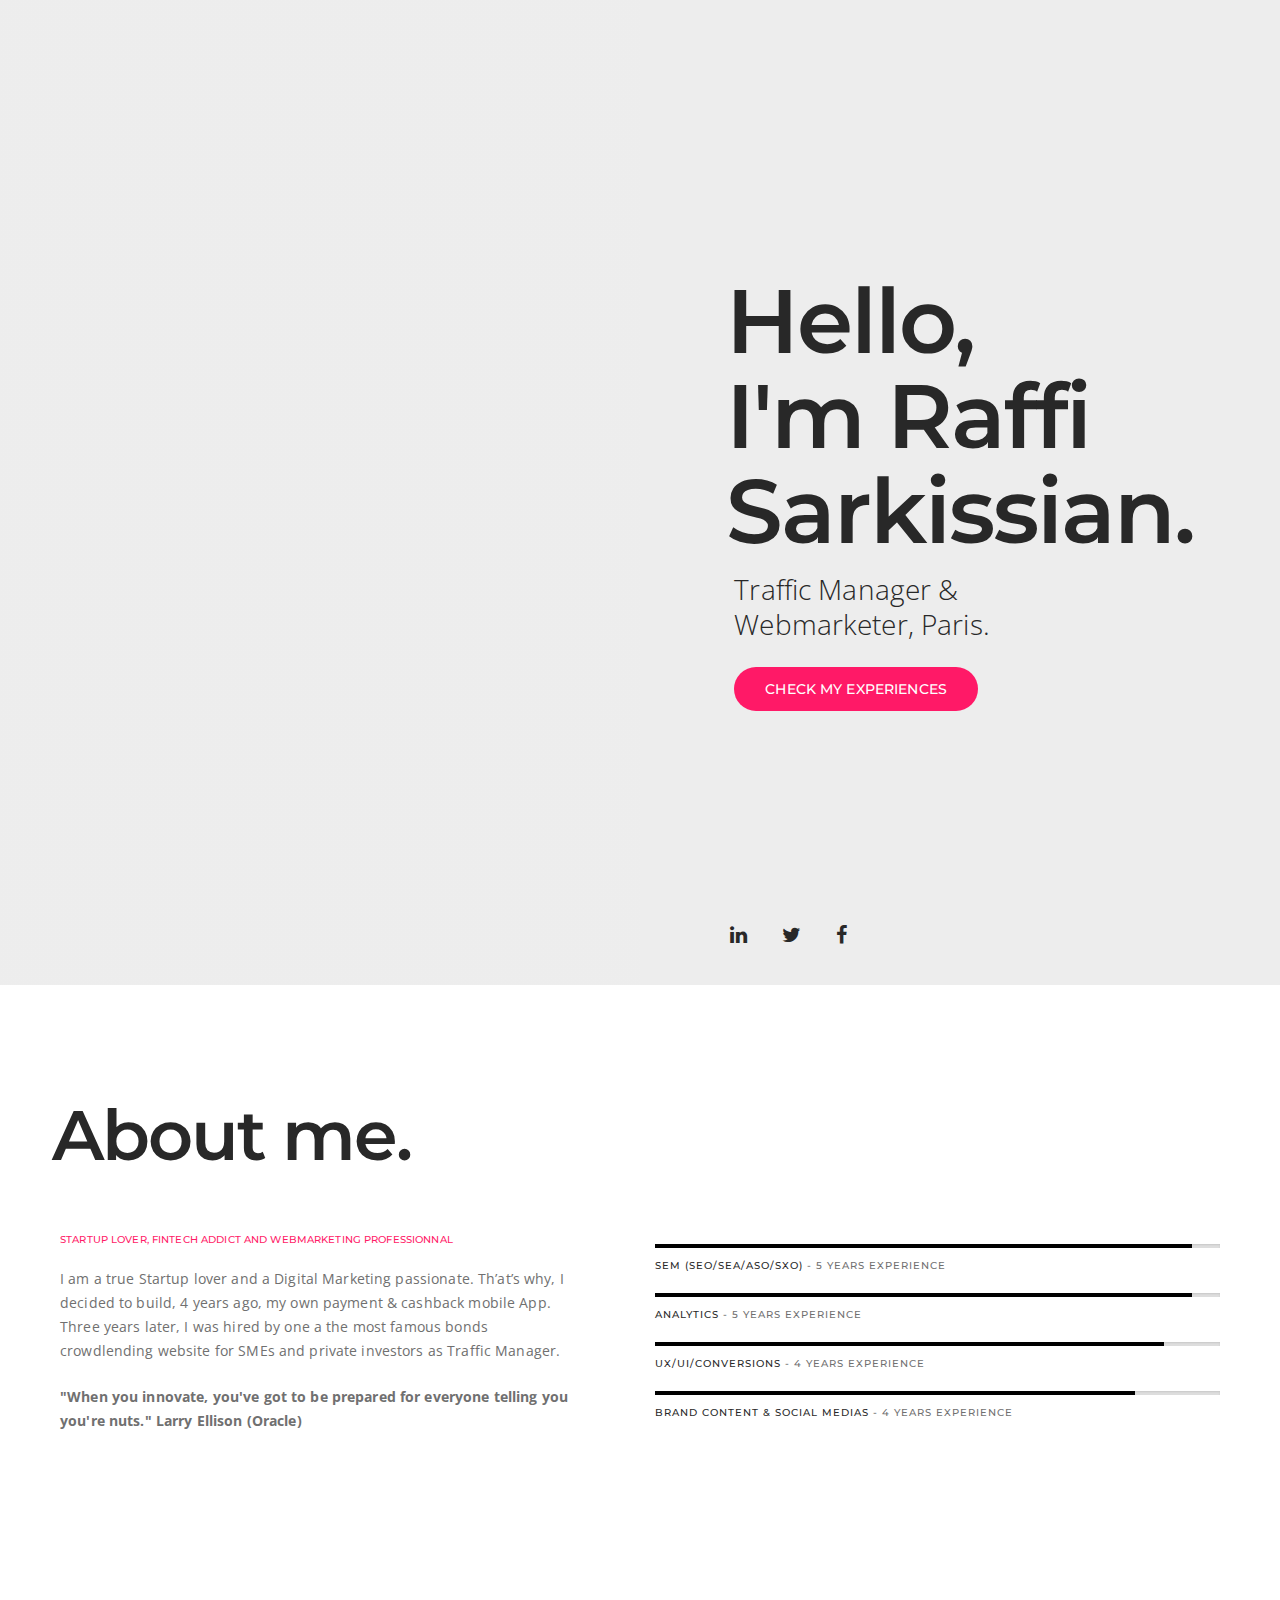
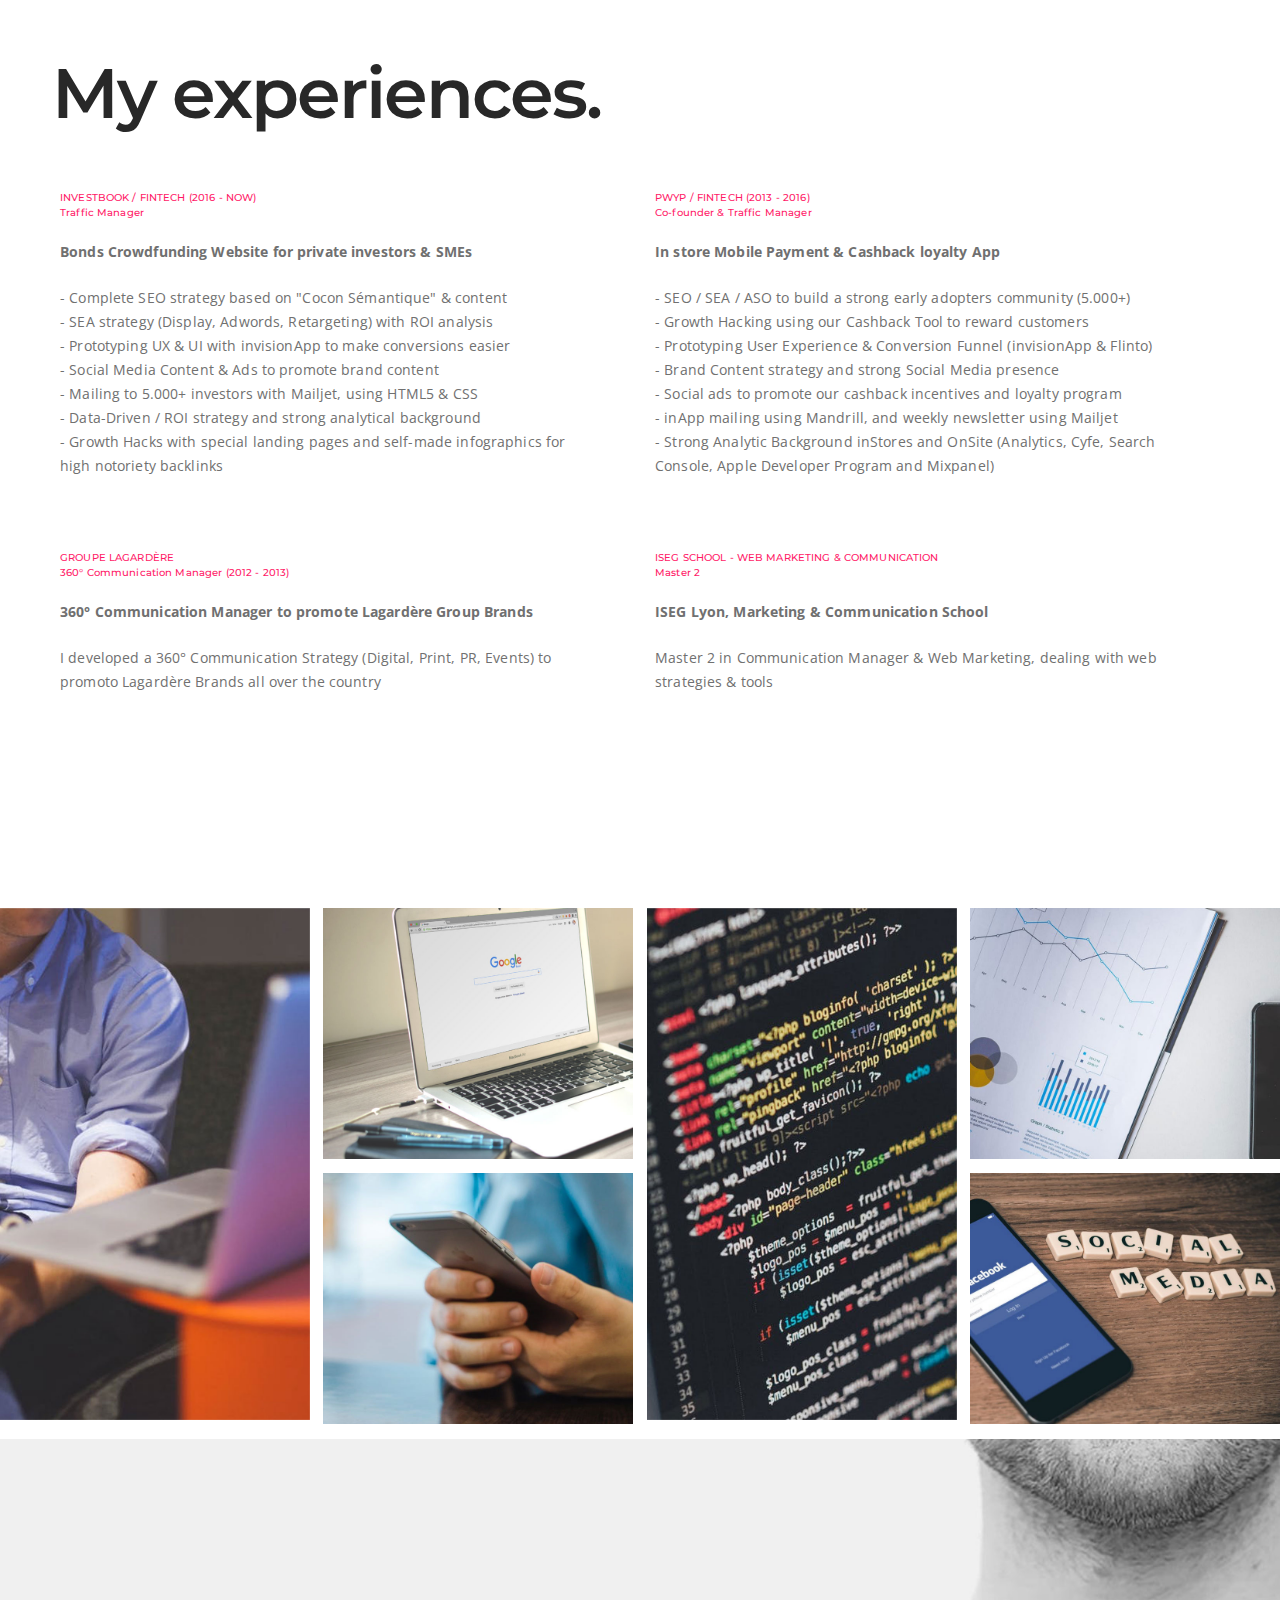
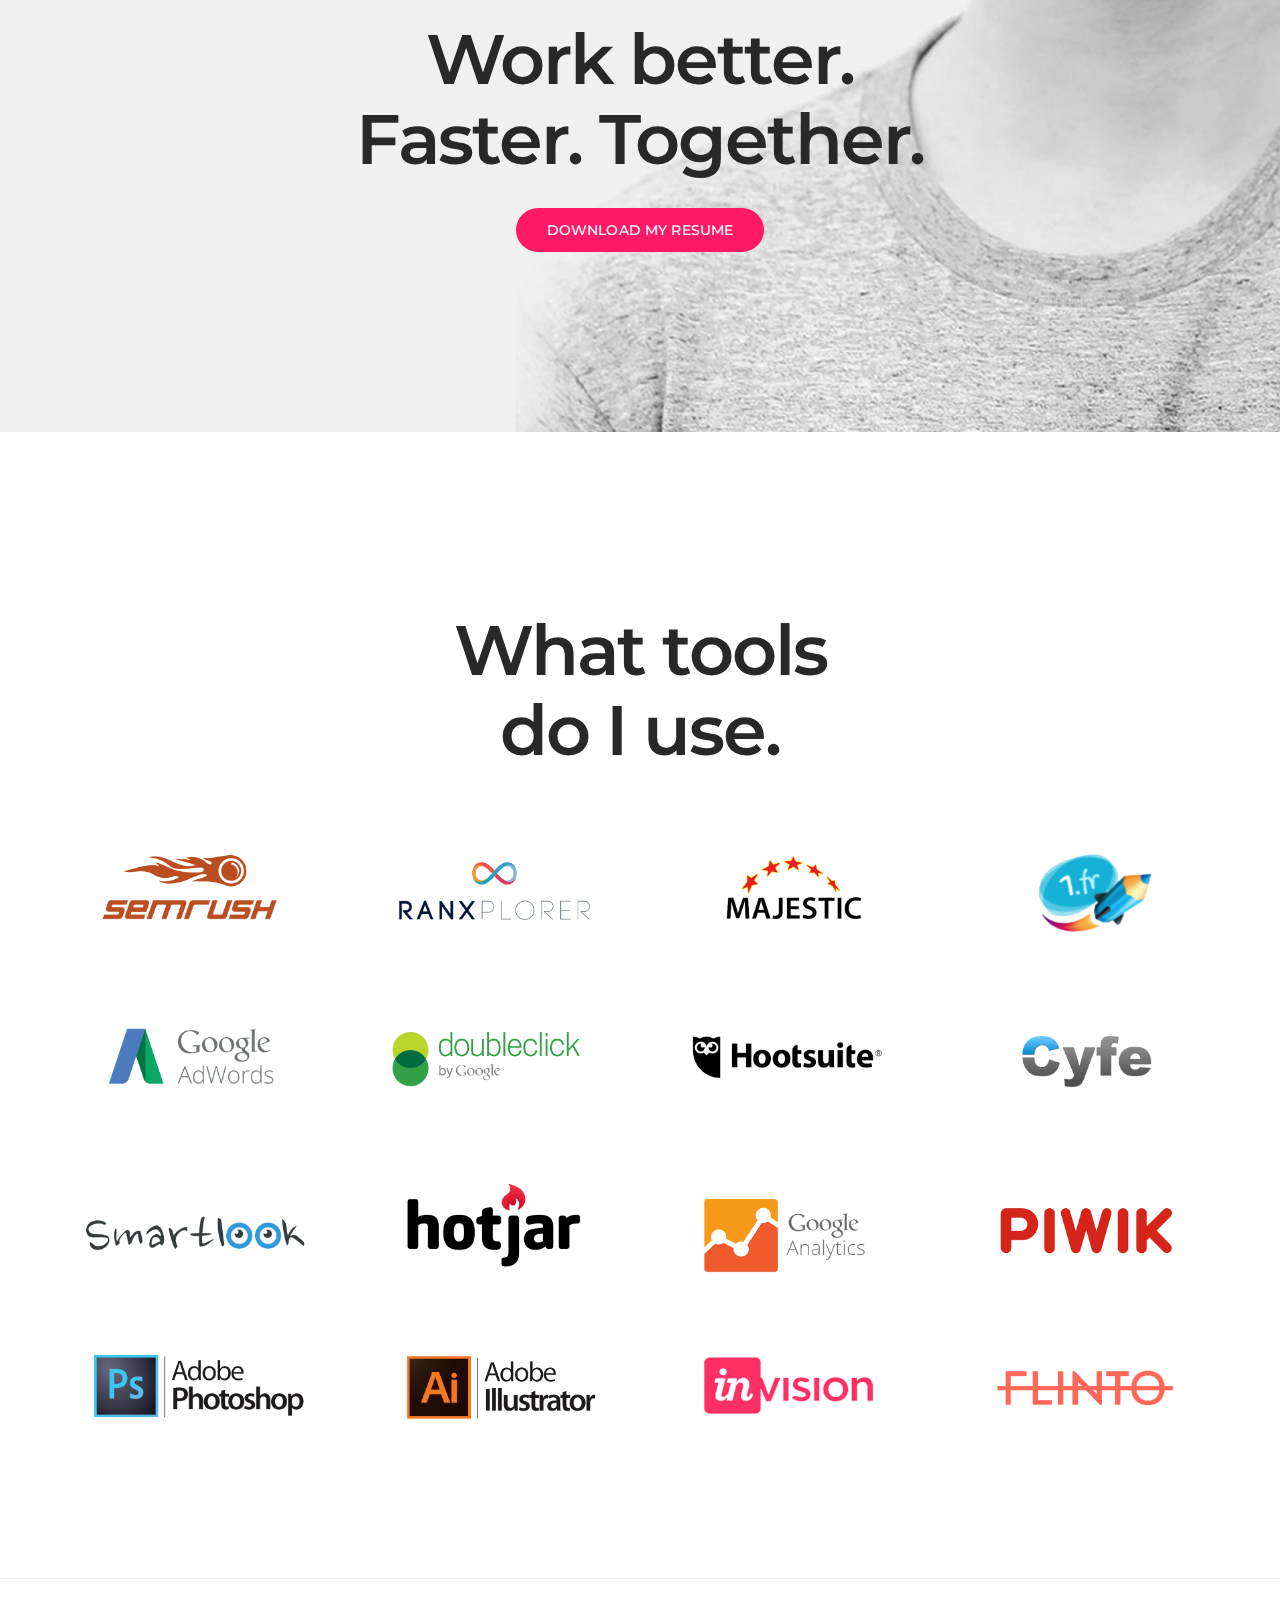
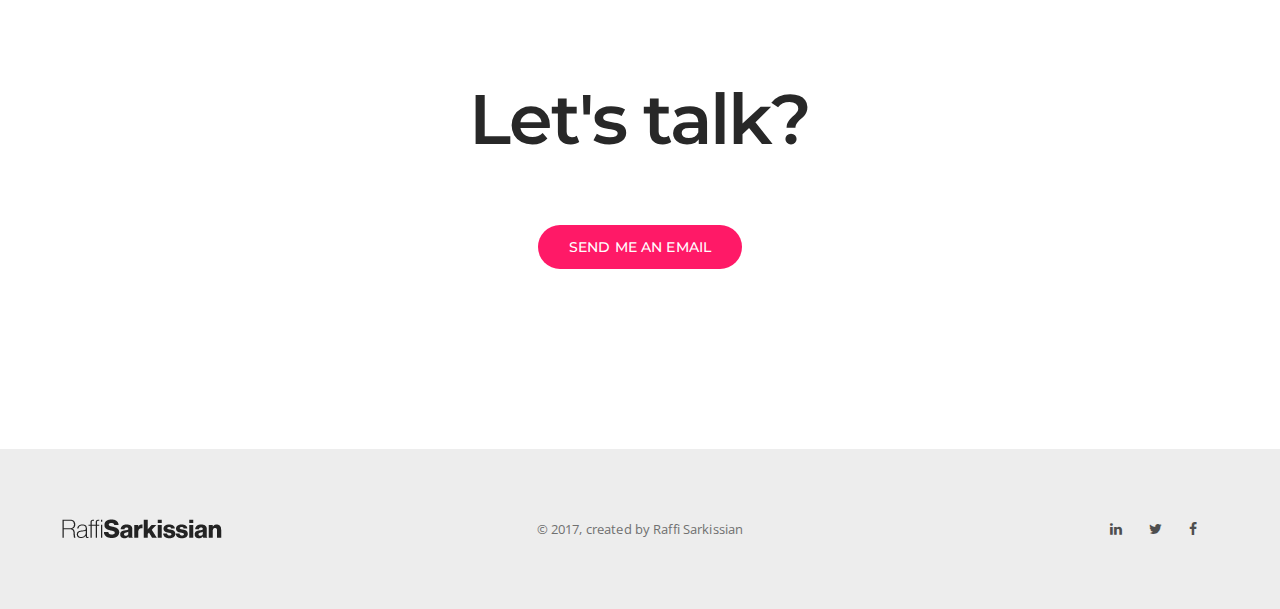
==== index.html @ 1a105f89 "my first commit" ====
<!doctype html>
<html class="no-js" lang="en">
    <head>

    <script>
  !function(){var analytics=window.analytics=window.analytics||[];if(!analytics.initialize)if(analytics.invoked)window.console&&console.error&&console.error("Segment snippet included twice.");else{analytics.invoked=!0;analytics.methods=["trackSubmit","trackClick","trackLink","trackForm","pageview","identify","reset","group","track","ready","alias","debug","page","once","off","on"];analytics.factory=function(t){return function(){var e=Array.prototype.slice.call(arguments);e.unshift(t);analytics.push(e);return analytics}};for(var t=0;t<analytics.methods.length;t++){var e=analytics.methods[t];analytics[e]=analytics.factory(e)}analytics.load=function(t){var e=document.createElement("script");e.type="text/javascript";e.async=!0;e.src=("https:"===document.location.protocol?"https://":"http://")+"cdn.segment.com/analytics.js/v1/"+t+"/analytics.min.js";var n=document.getElementsByTagName("script")[0];n.parentNode.insertBefore(e,n)};analytics.SNIPPET_VERSION="4.0.0";
  analytics.load("PXCurSMPUw1wRd0quXG2o2TpzwvCqrdL");
  analytics.page();
  }}();
</script>
    <!-- Google Tag Manager -->
<script>(function(w,d,s,l,i){w[l]=w[l]||[];w[l].push({'gtm.start':
new Date().getTime(),event:'gtm.js'});var f=d.getElementsByTagName(s)[0],
j=d.createElement(s),dl=l!='dataLayer'?'&l='+l:'';j.async=true;j.src=
'https://www.googletagmanager.com/gtm.js?id='+i+dl;f.parentNode.insertBefore(j,f);
})(window,document,'script','dataLayer','GTM-KHTSCTX');</script>
<!-- End Google Tag Manager -->
        <meta charset="utf-8">
        <meta http-equiv="X-UA-Compatible" content="IE=edge">
        <meta name="viewport" content="width=device-width,initial-scale=1.0,maximum-scale=1" />
        <!-- title -->
        <title>Raffi Sarkissian - Passionate Traffic Manager & Webmarketer</title>
        <meta name="description" content="LeadGen is a conversion ratio and speed optimized multi-purpose marketing landing page template with drag & drop page builder and tons of readymade elements and demos with greater level of customization possibilities." />
        <meta name="keywords" content="Marketing, landing page, creative, html5, css3, page builder, drag & drop, multi-purpose, one page, aweber, mailchimp, active campaign, campaign monitor, get response, mailer lite, custom form, product, hotel and resort, resume, personal, restaurant, corporate business, interior design, software, spa salon, travel agency, app landing page, design agency, start-up, e-learning, sports and gym, seo, wedding invitation, hosting, online shopping, yoga and fitness, music show, finance and account, e-book, event, medical, real estate, portfolio, digital marketing, inner content page, sign-up, 404 not found, coming soon" />
        <meta name="author" content="lgauthor">
        <!-- favicon -->
        <link rel="shortcut icon" href="images/icon/favicon.png">
        <!-- animation -->
        <link rel="stylesheet" href="css/animate.css" />
        <!-- bootstrap -->
        <link rel="stylesheet" href="css/bootstrap.min.css" />
        <!-- font-awesome icon -->
        <link rel="stylesheet" href="css/font-awesome.min.css" />
        <!-- themify-icons -->
        <link rel="stylesheet" href="css/themify-icons.css" />
        <!-- owl carousel -->
        <link rel="stylesheet" href="css/owl.transitions.css" />
        <link rel="stylesheet" href="css/owl.carousel.css" /> 
        <!-- magnific popup -->
        <link rel="stylesheet" href="css/magnific-popup.css" /> 
        <!-- base -->
        <link rel="stylesheet" href="css/base.css" /> 
        <!-- elements -->
        <link rel="stylesheet" href="css/elements.css" />
        <!-- responsive -->
        <link rel="stylesheet" href="css/responsive.css" />
        <!--[if IE 9]>
        <link rel="stylesheet" type="text/css" href="css/ie.css" />
        <![endif]-->
        <!--[if IE]>
            <script src="js/html5shiv.min.js"></script>
        <![endif]-->
    </head>
    <body>
    <!-- Google Tag Manager (noscript) -->
<noscript><iframe src="https://www.googletagmanager.com/ns.html?id=GTM-KHTSCTX"
height="0" width="0" style="display:none;visibility:hidden"></iframe></noscript>
<!-- End Google Tag Manager (noscript) -->
        <section class="bg-light-gray2 builder-bg border-none hero-style25" id="hero-section26">
            <div class="container-fluid">
                <div class="row">
                    <!-- image -->
                    <div class="col-lg-6 col-md-6 col-sm-12 col-xs-12 no-padding xs-no-padding-15 bg-gray tz-builder-bg-image one-sixth-screen sm-one-third-screen cover-background bg-img-one" data-img-size="(W)1000px X (H)1000px" style="background: linear-gradient(rgba(0, 0, 0, 0.01), rgba(0, 0, 0, 0.01)) repeat scroll 0% 0%, transparent url('images/bg-image/hero-bg260.jpg') repeat scroll 0% 0%;"></div>
                    <!-- end image -->
                    <!-- slider text -->
                    <div class="col-lg-6 col-md-6 col-sm-12 col-xs-12 one-sixth-screen sm-one-third-screen xs-height-auto display-table text-left xs-no-padding">
                        <div class="display-table-cell-vertical-middle padding-twenty-five sm-padding-seven xs-padding-twenty no-padding-tb">
                            <h2 class="alt-font text-dark-gray letter-spacing-minus-2 font-weight-600 title-big md-title-extra-large-3 xs-title-extra-large-4 margin-five-bottom tz-text position-relative left-minus8">Hello, <br>I'm Raffi <br>Sarkissian.</h2>
                            <div class="title-large tz-text margin-ten-bottom text-dark-gray font-weight-300 width-80 md-width-100 xs-width-80 xs-title-extra-large">Traffic Manager & Webmarketer, Paris.</div>
                            <a class="btn btn-large bg-fast-pink text-white btn-circle propClone" href="index.html#title-section14"><span class="tz-text">CHECK MY EXPERIENCES</span></a>
                            <div class="position-absolute position-bottom position-left position-right margin-ten-bottom xs-position-inherit xs-margin-ten xs-no-margin-bottom xs-no-margin-lr">
                                <ul class="display-inline no-padding margin-twenty-two-left sm-margin-six-left xs-no-margin-left">
                                    <li class="display-inline padding-four"><a href="https://fr.linkedin.com/in/sarkissianraffi" target="_blank"><i class="fa fa-linkedin text-dark-gray title-small tz-icon-color"></i></a></li>
                                    <li class="display-inline padding-four"><a href="https://twitter.com/sarkissianraff1" target="_blank"><i class="fa fa-twitter text-dark-gray title-small tz-icon-color"></i></a></li>
                                    <li class="display-inline padding-four"><a href="https://www.facebook.com/sarkissian.raffi" target="_blank"><i class="fa fa-facebook text-dark-gray title-small tz-icon-color"></i></a></li>
                                </ul>
                            </div>
                        </div>
                    </div>
                    <!-- end slider text -->
                </div>
            </div>
        </section>
        <section class="padding-110px-top padding-bottom-40px xs-no-padding-bottom xs-padding-top-60px bg-white builder-bg border-none" id="title-section14">
            <div class="container">
                <!-- section title -->
                <div class="row">
                    <div class="col-md-6 col-sm-6 col-xs-12 text-left">
                        <h2 class="alt-font text-dark-gray letter-spacing-minus-2 font-weight-600 title-extra-large-5 md-title-extra-large-3 xs-title-extra-large-4 margin-five-bottom tz-text position-relative left-minus8">About me.</h2>
                    </div>
                </div>
                <!-- end section title -->
            </div>
        </section>
        <section class="padding-110px-tb title-style6 bg-white builder-bg xs-padding-top-60px xs-no-padding-bottom no-padding-top border-none" id="title-section6">
            <div class="container">                    
                <div class="row equalize xs-equalize-auto">
                    <!-- section title -->
                    <div class="col-md-6 col-sm-6 col-xs-12 xs-margin-twenty-seven-bottom display-table">
                        <div class="display-table-cell-vertical-middle">
                            <!-- section title -->
                            <h2 class="alt-font text-fast-pink text-extra-small margin-six-bottom tz-text sm-margin-ten-bottom">STARTUP LOVER, FINTECH ADDICT AND WEBMARKETING PROFESSIONNAL</h2>
                            <!-- end section title -->
                            <div class="text-medium tz-text width-90 sm-width-100"><p>I am a true Startup lover and a Digital Marketing passionate. Th’at’s why, I decided to build, 4 years ago, my own payment & cashback mobile App. Three years later, I was hired by one a the most famous bonds crowdlending website for SMEs and private investors as Traffic Manager.</p></div>
                            <div class="text-medium tz-text width-90 sm-width-100"><p class="no-margin-bottom"><strong>"When you innovate, you've got to be prepared for everyone telling you you're nuts." Larry Ellison (Oracle)</strong></p></div>
                        </div>
                    </div>
                    <!-- end section title -->
                    <div class="col-md-6 col-sm-6 col-xs-12  display-table">
                        <div class="display-table-cell-vertical-middle">
                            <div class="title-skill md-padding-fifteen sm-padding-nineteen xs-no-padding">
                                <div class="progress-bar-main progress-bar-style1">
                                    <!-- progress bar item -->
                                    <div class="progress-bar-sub">
                                        <div class="progress">
                                            <div style="width: 95%;" aria-valuemax="100" aria-valuemin="0" aria-valuenow="95" role="progressbar" class="progress-bar"></div>
                                        </div>
                                        <div class="progress-name alt-font tz-text text-extra-small font-weight-500"><span class="text-dark-gray">SEM (SEO/SEA/ASO/SXO)</span> - 5 years Experience</div>
                                    </div>
                                    <!-- end progress bar item -->
                                    <!-- progress bar item -->
                                    <div class="progress-bar-sub">
                                        <div class="progress">
                                            <div style="width: 95%;" aria-valuemax="100" aria-valuemin="0" aria-valuenow="95" role="progressbar" class="progress-bar"></div>
                                        </div>
                                        <div class="progress-name alt-font tz-text text-extra-small font-weight-500"><span class="text-dark-gray">ANALYTICS</span> - 5 years Experience</div>
                                    </div>
                                    <!-- end progress bar item -->
                                    <!-- progress bar item -->
                                    <div class="progress-bar-sub">
                                        <div class="progress">
                                            <div style="width: 90%;" aria-valuemax="100" aria-valuemin="0" aria-valuenow="90" role="progressbar" class="progress-bar"></div>
                                        </div>
                                        <div class="progress-name alt-font tz-text text-extra-small font-weight-500"><span class="text-dark-gray">UX/UI/CONVERSIONS</span> - 4 years Experience</div>
                                    </div>
                                    <!-- end progress bar item -->
                                    <!-- progress bar item -->
                                    <div class="progress-bar-sub">
                                        <div class="progress">
                                            <div style="width: 85%;" aria-valuemax="100" aria-valuemin="0" aria-valuenow="85" role="progressbar" class="progress-bar"></div>
                                        </div>
                                        <div class="progress-name no-margin-bottom alt-font tz-text text-extra-small font-weight-500"><span class="text-dark-gray">BRAND CONTENT & SOCIAL MEDIAS</span> - 4 years Experience</div>
                                    </div>
                                    <!-- end progress bar item -->
                                </div>
                            </div>
                        </div>
                    </div>
                </div>                    
            </div>
        </section>
        <section class="padding-110px-top padding-bottom-40px xs-no-padding-bottom xs-padding-top-60px bg-white builder-bg border-none" id="title-section14">
            <div class="container">
                <!-- section title -->
                <div class="row">
                    <div class="col-md-6 col-sm-6 col-xs-12 text-left">
                        <h2 class="alt-font text-dark-gray letter-spacing-minus-2 font-weight-600 title-extra-large-5 md-title-extra-large-3 xs-title-extra-large-4 margin-five-bottom tz-text position-relative left-minus8">My experiences.</h2>
                    </div>
                </div>
                <!-- end section title -->
            </div>
        </section>
        <section class="padding-110px-tb title-style6 bg-white builder-bg xs-padding-top-60px xs-no-padding-bottom no-padding-top border-none" id="title-section6">
            <div class="container">                    
                <div class="row equalize xs-equalize-auto">
                    <!-- section title -->
                    <div class="col-md-6 col-sm-6 col-xs-12 xs-margin-twenty-seven-bottom display-table">
                        <div class="display-table-cell-vertical-middle">
                            <!-- section title -->
                            <h2 class="alt-font text-fast-pink text-extra-small margin-six-bottom tz-text sm-margin-ten-bottom">INVESTBOOK / FINTECH (2016 - NOW) 
                            <br>Traffic Manager</h2>
                            <!-- end section title -->
                            <div class="text-medium tz-text width-90 sm-width-100"><p><strong>Bonds Crowdfunding Website for private investors & SMEs</strong>
							</p></div>
                            <div class="text-medium tz-text width-90 sm-width-100"><p class="no-margin-bottom">- Complete SEO strategy based on "Cocon Sémantique" & content<br>
							- SEA strategy (Display, Adwords, Retargeting) with ROI analysis<br>
							- Prototyping UX & UI with invisionApp to make conversions easier<br>
							- Social Media Content & Ads to promote brand content<br>
							- Mailing to 5.000+ investors with Mailjet, using HTML5 & CSS<br>
							- Data-Driven / ROI strategy and strong analytical background<br>
							- Growth Hacks with special landing pages and self-made infographics for high notoriety backlinks</p></div>
                        </div>
                    </div>
                    <div class="col-md-6 col-sm-6 col-xs-12 xs-margin-twenty-seven-bottom display-table">
                        <div class="display-table-cell-vertical-middle">
                            <!-- section title -->
                            <h2 class="alt-font text-fast-pink text-extra-small margin-six-bottom tz-text sm-margin-ten-bottom">PWYP / FINTECH (2013 - 2016)
                            <br>Co-founder & Traffic Manager
                            </h2>
                            <!-- end section title -->
                            <div class="text-medium tz-text width-90 sm-width-100"><p><strong>In store Mobile Payment & Cashback loyalty App</strong></p></div>
                            <div class="text-medium tz-text width-90 sm-width-100"><p class="no-margin-bottom">- SEO / SEA / ASO to build a strong early adopters community (5.000+)<br>
							- Growth Hacking using our Cashback Tool to reward customers<br>
							- Prototyping User Experience & Conversion Funnel (invisionApp & Flinto)<br>
							- Brand Content strategy and strong Social  Media presence<br>
							- Social ads to promote our cashback incentives and loyalty program<br>
							- inApp mailing using Mandrill, and weekly newsletter using Mailjet<br>
							- Strong Analytic Background inStores and OnSite (Analytics, Cyfe, Search Console, Apple Developer Program  and Mixpanel)</p></div>
                        </div>
                    </div>
                    <div class="col-md-6 col-sm-6 col-xs-12 xs-margin-twenty-seven-bottom display-table">
                        <div class="display-table-cell-vertical-middle">
                            <!-- section title -->
                            <h2 class="alt-font text-fast-pink text-extra-small margin-six-bottom tz-text sm-margin-ten-bottom">GROUPE LAGARDÈRE
                            <br>360° Communication Manager (2012 - 2013)</h2>
                            <!-- end section title -->
                            <div class="text-medium tz-text width-90 sm-width-100"><p><strong>360° Communication Manager to promote Lagardère Group Brands</strong></p></div>
                            <div class="text-medium tz-text width-90 sm-width-100"><p class="no-margin-bottom">I developed a 360° Communication Strategy (Digital, Print, PR, Events) to promoto Lagardère Brands all over the country</p></div>
                        </div>
                    </div>
                     <div class="col-md-6 col-sm-6 col-xs-12 xs-margin-twenty-seven-bottom display-table">
                        <div class="display-table-cell-vertical-middle">
                            <!-- section title -->
                            <h2 class="alt-font text-fast-pink text-extra-small margin-six-bottom tz-text sm-margin-ten-bottom">ISEG SCHOOL - WEB MARKETING & COMMUNICATION<br>
                            Master 2</h2>
                            <!-- end section title -->
                            <div class="text-medium tz-text width-90 sm-width-100"><p><strong>ISEG Lyon, Marketing & Communication School</strong></p></div>
                            <div class="text-medium tz-text width-90 sm-width-100"><p class="no-margin-bottom">Master 2 in Communication Manager & Web Marketing, dealing with web strategies & tools </p></div>
                        </div>
                    </div>



                    <!-- end section title -->

                  
                    </div>
                </div>                    
            </div>
        </section>
        <section class="bg-white builder-bg padding-110px-tb xs-padding-top-60px no-padding-tb border-none" id="portfolios-section7">                
            <div class="container-fluid">
                <div class="row">
                    <div class="work-4col gutter wide padding-four-top">
                        <div class="col-lg-12 col-md-12 col-sm-12 col-xs-12 no-padding">
                            <div class="overflow-hidden grid-gallery">
                                <div class="tab-content">
                                    <ul class="masonry-items grid work-gallery grid">
                                        <!-- portfolio item -->
                                        <li class="html jquery xs-no-padding">
                                            <figure>
                                                <div class="gallery-img lightbox-gallery">
                                                    <img src="images/agency-work-13.jpg" id="tz-bg-118" data-img-size="(W)800px X (H)1300px" alt="Traffic Manager"></a>
                                                </div>
                                            </figure>                                  
                                        </li>
                                        <!-- end portfolio item -->
                                        <!-- portfolio item -->
                                        <li class="magento wordpress xs-no-padding">
                                            <figure>
                                                <div class="gallery-img lightbox-gallery">
                                                    <img src="images/agency-work-08.jpg" id="tz-bg-119" data-img-size="(W)800px X (H)650px" alt="SEO specialist"></a>
                                                </div>
                                            </figure>
                                        </li>
                                        <!-- end portfolio item -->
                                        <!-- portfolio item -->
                                        <li class="jquery xs-no-padding">
                                            <figure>
                                                <div class="gallery-img lightbox-gallery">
                                                    <img src="images/agency-work-14.jpg" id="tz-bg-120" data-img-size="(W)800px X (H)1300px" alt="Mobile App lover"></a>
                                                </div>
                                            </figure>
                                        </li>
                                        <!-- end portfolio item -->
                                        <!-- portfolio item -->
                                        <li class="html magento jquery xs-no-padding">
                                            <figure>
                                                <div class="gallery-img lightbox-gallery">
                                                    <img src="images/agency-work-04.jpg" id="tz-bg-121" data-img-size="(W)800px X (H)650px" alt="Passionate by programming"></a>
                                                </div>
                                            </figure>
                                        </li>
                                        <!-- end portfolio item -->
                                        <!-- portfolio item -->
                                        <li class="html wordpress magento xs-no-padding">
                                            <figure>
                                                <div class="gallery-img lightbox-gallery">
                                                    <img src="images/agency-work-02.jpg" id="tz-bg-122" data-img-size="(W)800px X (H)650px" alt="Analytical and Data Driven mentality"></a>
                                                </div>
                                            </figure>
                                        </li>
                                        <!-- end portfolio item -->
                                        <!-- portfolio item -->
                                        <li class="wordpress html xs-no-padding">
                                            <figure>
                                                <div class="gallery-img lightbox-gallery">
                                                    <img src="images/agency-work-06.jpg" id="tz-bg-123" data-img-size="(W)800px X (H)650px" alt="Social Media lover"></a>
                                                </div>
                                            </figure>
                                        </li>
                                        <!-- end portfolio item -->
                                    </ul>
                                </div>
                            </div>
                        </div>
                    </div>
                </div>
            </div>
        </section>
       
        <section class="padding-110px-tb xs-padding-60px-tb cover-background tz-builder-bg-image border-none bg-img-two" id="content-section15" data-img-size="(W)1920px X (H)900px" style="background:linear-gradient(rgba(22,22,22,0), rgba(22,22,22,0)), url('images/bg-image/hero-bg40.jpg')">
            <div class="container">
                <div class="row">
                    <!-- content details -->
                    <div class="col-lg-7 col-md-8 col-sm-12 col-xs-12 center-col text-center">
                        <h2 class="alt-font text-dark-gray title-extra-large-5 md-title-extra-large-3 xs-title-extra-large-4 letter-spacing-minus-2 font-weight-600 sm-no-margin-top margin-twenty-top margin-eight-bottom sm-margin-five-bottom tz-text">Work better.<br>Faster. Together.</h2>
                        <a class="btn-large btn-circle btn bg-fast-pink text-white margin-twenty-bottom sm-no-margin-bottom btn-circle" href="http://raffisarkissian.com/raffi-resume.pdf" target="_blank"><span class="tz-text">DOWNLOAD MY RESUME</span></a>  
                    </div>
                    <!-- end content details -->
                </div>
            </div>
        </section>
        <section id="clients-section4" class="padding-110px-tb bg-white builder-bg clients-section4 xs-padding-60px-tb">
            <div class="container">
             <div class="col-lg-7 col-md-8 col-sm-12 col-xs-12 center-col text-center">
                        <h2 class="alt-font text-dark-gray title-extra-large-5 md-title-extra-large-3 xs-title-extra-large-4 letter-spacing-minus-2 font-weight-600 sm-no-margin-top margin-twenty-top margin-eight-bottom sm-margin-five-bottom tz-text">What tools<br>do I use.</h2>
                         
                    </div>
                <div class="row">
                    <!-- clients logo -->
                    <div class="col-md-3 col-sm-6 col-xs-12">
                        <div class="client-logo-outer"><div class="client-logo-inner"><img src="images/clients-13.png" data-img-size="(W)800px X (H)500px" alt=""/></a></div></div>
                    </div>
                    <div class="col-md-3 col-sm-6 col-xs-12">
                        <div class="client-logo-outer"><div class="client-logo-inner"><img src="images/clients-14.png" data-img-size="(W)800px X (H)500px" alt=""/></a></div></div>
                    </div>
                    <div class="col-md-3 col-sm-6 col-xs-12">
                        <div class="client-logo-outer"><div class="client-logo-inner"><img src="images/clients-15.png" data-img-size="(W)800px X (H)500px" alt=""/></a></div></div>
                    </div>
                    <div class="col-md-3 col-sm-6 col-xs-12">
                        <div class="client-logo-outer"><div class="client-logo-inner"><img src="images/clients-16.png" data-img-size="(W)800px X (H)500px" alt=""/></a></div></div>
                    </div>
                     <div class="col-md-3 col-sm-6 col-xs-12">
                        <div class="client-logo-outer"><div class="client-logo-inner"><img src="images/clients-9.png" data-img-size="(W)800px X (H)500px" alt=""/></a></div></div>
                    </div>
                     <div class="col-md-3 col-sm-6 col-xs-12">
                        <div class="client-logo-outer"><div class="client-logo-inner"><img src="images/clients-10.png" data-img-size="(W)800px X (H)500px" alt=""/></a></div></div>
                    </div>
                     <div class="col-md-3 col-sm-6 col-xs-12">
                        <div class="client-logo-outer"><div class="client-logo-inner"><img src="images/clients-11.png" data-img-size="(W)800px X (H)500px" alt=""/></a></div></div>
                    </div>
                     <div class="col-md-3 col-sm-6 col-xs-12">
                        <div class="client-logo-outer"><div class="client-logo-inner"><img src="images/clients-12.png" data-img-size="(W)800px X (H)500px" alt=""/></a></div></div>
                    </div>
                    <div class="col-md-3 col-sm-6 col-xs-12">
                        <div class="client-logo-outer"><div class="client-logo-inner"><img src="images/clients-5.png" data-img-size="(W)800px X (H)500px" alt=""/></a></div></div>
                    </div>
                    <div class="col-md-3 col-sm-6 col-xs-12">
                        <div class="client-logo-outer"><div class="client-logo-inner"><img src="images/clients-6.png" data-img-size="(W)800px X (H)500px" alt=""/></a></div></div>
                    </div>
                    <div class="col-md-3 col-sm-6 col-xs-12">
                        <div class="client-logo-outer"><div class="client-logo-inner"><img src="images/clients-7.png" data-img-size="(W)800px X (H)500px" alt=""/></a></div></div>
                    </div>
                    <div class="col-md-3 col-sm-6 col-xs-12">
                        <div class="client-logo-outer"><div class="client-logo-inner"><img src="images/clients-8.png" data-img-size="(W)800px X (H)500px" alt=""/></a></div></div>
                    </div>
                    <div class="col-md-3 col-sm-6 col-xs-12">
                        <div class="client-logo-outer"><div class="client-logo-inner"><img src="images/clients-1.png" data-img-size="(W)800px X (H)500px" alt=""/></a></div></div>
                    </div>
                    <div class="col-md-3 col-sm-6 col-xs-12">
                        <div class="client-logo-outer"><div class="client-logo-inner"><img src="images/clients-2.png" data-img-size="(W)800px X (H)500px" alt=""/></a></div></div>
                    </div>
                    <div class="col-md-3 col-sm-6 col-xs-12">
                        <div class="client-logo-outer"><div class="client-logo-inner"><img src="images/clients-3.png" data-img-size="(W)800px X (H)500px" alt=""/></a></div></div>
                    </div>
                    <div class="col-md-3 col-sm-6 col-xs-12">
                        <div class="client-logo-outer"><div class="client-logo-inner"><img src="images/clients-4.png" data-img-size="(W)800px X (H)500px" alt=""/></a></div></div>
                    </div>
                    <!-- end clients logo -->
                </div>
            </div>
        </section>
        <section class="padding-110px-tb bg-white builder-bg contact-form-style6 xs-padding-60px-tb border-none" id="contact-section12">
            <div class="container">
                <div class="row">
                    <!-- section title -->
                    <div class="col-md-8 col-sm-12 col-xs-12 center-col text-center">
                        <h2 class="alt-font text-dark-gray title-extra-large-5 md-title-extra-large-3 xs-title-extra-large-4 letter-spacing-minus-2 font-weight-600 margin-nineteen-bottom line-height-60 xs-margin-fifteen-bottom tz-text">Let's talk?</h2>
                    </div>
                    <!-- end section title -->
                    <!-- contact form  -->
                     <div class="col-lg-7 col-md-8 col-sm-12 col-xs-12 center-col text-center">
                      
                        <a class="btn-large btn-circle btn bg-fast-pink text-white margin-twenty-bottom sm-no-margin-bottom btn-circle" href="mailto:sarkissian_raffi@hotmail.fr?subject=Rencontrons-nous !"><span class="tz-text">SEND ME AN EMAIL</span></a>  
                    </div>
                    <!-- end contact form  -->
                </div>
            </div>
        </section>
        <footer id="footer-section4" class="bg-light-gray2 builder-bg padding-60px-tb xs-padding-40px-tb footer-style4">
            <div class="container">
                <div class="row equalize sm-equalize-auto">
                    <!-- logo -->
                    <div class="col-lg-3 col-md-3 col-sm-12 col-xs-12 sm-text-center sm-margin-five-bottom xs-margin-nine-bottom display-table">
                        <div class="display-table-cell-vertical-middle">
                            <a href="index.html#home" class="inner-link"><img src="images/logo.png" alt="" data-img-size="(W)163px X (H)39px"></a>
                        </div>
                    </div>
                    <!-- end logo -->
                    <div class="col-lg-6 col-md-5 col-sm-12 col-xs-12 sm-margin-three-bottom text-center xs-text-center display-table">
                        <div class="display-table-cell-vertical-middle">
                            <span class="tz-text">&copy; 2017, created by Raffi Sarkissian</span>
                        </div>
                    </div>
                    <!-- social elements -->
                    <div class="col-lg-3 col-md-4 col-sm-12 col-xs-12 text-right sm-text-center display-table">
                        <div class="social icon-extra-small display-table-cell-vertical-middle">
                            <a href="https://fr.linkedin.com/in/sarkissianraffi" target="_blank" class="margin-sixteen-right">
                                <i class="fa fa-linkedin tz-icon-color"></i>
                            </a>
                            <a href="https://twitter.com/sarkissianraff1" target="_blank" class="margin-sixteen-right">
                                <i class="fa fa-twitter tz-icon-color"></i>
                            </a>
                            <a href="https://www.facebook.com/sarkissian.raffi" target="_blank" class="margin-sixteen-right">
                                <i class="fa fa-facebook tz-icon-color"></i>
                            </a>
                        </div>
                    </div>                            
                    <!-- end social elements -->
                </div>
            </div>
        </footer>

        <!-- javascript libraries -->
        <script type="text/javascript" src="js/jquery.min.js"></script>
        <script type="text/javascript" src="js/jquery.appear.js"></script>
        <script type="text/javascript" src="js/smooth-scroll.js"></script>
        <script type="text/javascript" src="js/bootstrap.min.js"></script>
        <!-- wow animation -->
        <script type="text/javascript" src="js/wow.min.js"></script>
        <!-- owl carousel -->
        <script type="text/javascript" src="js/owl.carousel.min.js"></script>        
        <!-- images loaded -->
        <script type="text/javascript" src="js/imagesloaded.pkgd.min.js"></script>
        <!-- isotope -->
        <script type="text/javascript" src="js/jquery.isotope.min.js"></script> 
        <!-- magnific popup -->
        <script type="text/javascript" src="js/jquery.magnific-popup.min.js"></script>
        <!-- navigation -->
        <script type="text/javascript" src="js/jquery.nav.js"></script>
        <!-- equalize -->
        <script type="text/javascript" src="js/equalize.min.js"></script>
        <!-- fit videos -->
        <script type="text/javascript" src="js/jquery.fitvids.js"></script>
        <!-- number counter -->
        <script type="text/javascript" src="js/jquery.countTo.js"></script>
        <!-- time counter  -->
        <script type="text/javascript" src="js/counter.js"></script>
        <!-- twitter Fetcher  -->
        <script type="text/javascript" src="js/twitterFetcher_min.js"></script>
        <!-- main -->
        <script type="text/javascript" src="js/main.js"></script>
        <!-- purchase -->
        <link rel="stylesheet" href="../incs/css/purchase.css" />
        <script type="text/javascript" src="../incs/js/purchase.js"></script>
    </body>
</html>
---- css/themify-icons.css ----
@font-face {
	font-family: 'themify';
	src:url('../fonts/themify--fvbane.eot');
	src:url('../fonts/themify-.eot#iefix-fvbane') format('embedded-opentype'),
		url('../fonts/themify--fvbane.woff') format('woff'),
		url('../fonts/themify--fvbane.ttf') format('truetype'),
		url('../fonts/themify--fvbane.svg#themify') format('svg');
	font-weight: normal;
	font-style: normal;
}

[class^="ti-"], [class*=" ti-"] {
	font-family: 'themify';
	speak: none;
	font-style: normal;
	font-weight: normal;
	font-variant: normal;
	text-transform: none;
	line-height: 1;

	/* Better Font Rendering =========== */
	-webkit-font-smoothing: antialiased;
	-moz-osx-font-smoothing: grayscale;
}

.ti-wand:before {
	content: "\e600";
}
.ti-volume:before {
	content: "\e601";
}
.ti-user:before {
	content: "\e602";
}
.ti-unlock:before {
	content: "\e603";
}
.ti-unlink:before {
	content: "\e604";
}
.ti-trash:before {
	content: "\e605";
}
.ti-thought:before {
	content: "\e606";
}
.ti-target:before {
	content: "\e607";
}
.ti-tag:before {
	content: "\e608";
}
.ti-tablet:before {
	content: "\e609";
}
.ti-star:before {
	content: "\e60a";
}
.ti-spray:before {
	content: "\e60b";
}
.ti-signal:before {
	content: "\e60c";
}
.ti-shopping-cart:before {
	content: "\e60d";
}
.ti-shopping-cart-full:before {
	content: "\e60e";
}
.ti-settings:before {
	content: "\e60f";
}
.ti-search:before {
	content: "\e610";
}
.ti-zoom-in:before {
	content: "\e611";
}
.ti-zoom-out:before {
	content: "\e612";
}
.ti-cut:before {
	content: "\e613";
}
.ti-ruler:before {
	content: "\e614";
}
.ti-ruler-pencil:before {
	content: "\e615";
}
.ti-ruler-alt:before {
	content: "\e616";
}
.ti-bookmark:before {
	content: "\e617";
}
.ti-bookmark-alt:before {
	content: "\e618";
}
.ti-reload:before {
	content: "\e619";
}
.ti-plus:before {
	content: "\e61a";
}
.ti-pin:before {
	content: "\e61b";
}
.ti-pencil:before {
	content: "\e61c";
}
.ti-pencil-alt:before {
	content: "\e61d";
}
.ti-paint-roller:before {
	content: "\e61e";
}
.ti-paint-bucket:before {
	content: "\e61f";
}
.ti-na:before {
	content: "\e620";
}
.ti-mobile:before {
	content: "\e621";
}
.ti-minus:before {
	content: "\e622";
}
.ti-medall:before {
	content: "\e623";
}
.ti-medall-alt:before {
	content: "\e624";
}
.ti-marker:before {
	content: "\e625";
}
.ti-marker-alt:before {
	content: "\e626";
}
.ti-arrow-up:before {
	content: "\e627";
}
.ti-arrow-right:before {
	content: "\e628";
}
.ti-arrow-left:before {
	content: "\e629";
}
.ti-arrow-down:before {
	content: "\e62a";
}
.ti-lock:before {
	content: "\e62b";
}
.ti-location-arrow:before {
	content: "\e62c";
}
.ti-link:before {
	content: "\e62d";
}
.ti-layout:before {
	content: "\e62e";
}
.ti-layers:before {
	content: "\e62f";
}
.ti-layers-alt:before {
	content: "\e630";
}
.ti-key:before {
	content: "\e631";
}
.ti-import:before {
	content: "\e632";
}
.ti-image:before {
	content: "\e633";
}
.ti-heart:before {
	content: "\e634";
}
.ti-heart-broken:before {
	content: "\e635";
}
.ti-hand-stop:before {
	content: "\e636";
}
.ti-hand-open:before {
	content: "\e637";
}
.ti-hand-drag:before {
	content: "\e638";
}
.ti-folder:before {
	content: "\e639";
}
.ti-flag:before {
	content: "\e63a";
}
.ti-flag-alt:before {
	content: "\e63b";
}
.ti-flag-alt-2:before {
	content: "\e63c";
}
.ti-eye:before {
	content: "\e63d";
}
.ti-export:before {
	content: "\e63e";
}
.ti-exchange-vertical:before {
	content: "\e63f";
}
.ti-desktop:before {
	content: "\e640";
}
.ti-cup:before {
	content: "\e641";
}
.ti-crown:before {
	content: "\e642";
}
.ti-comments:before {
	content: "\e643";
}
.ti-comment:before {
	content: "\e644";
}
.ti-comment-alt:before {
	content: "\e645";
}
.ti-close:before {
	content: "\e646";
}
.ti-clip:before {
	content: "\e647";
}
.ti-angle-up:before {
	content: "\e648";
}
.ti-angle-right:before {
	content: "\e649";
}
.ti-angle-left:before {
	content: "\e64a";
}
.ti-angle-down:before {
	content: "\e64b";
}
.ti-check:before {
	content: "\e64c";
}
.ti-check-box:before {
	content: "\e64d";
}
.ti-camera:before {
	content: "\e64e";
}
.ti-announcement:before {
	content: "\e64f";
}
.ti-brush:before {
	content: "\e650";
}
.ti-briefcase:before {
	content: "\e651";
}
.ti-bolt:before {
	content: "\e652";
}
.ti-bolt-alt:before {
	content: "\e653";
}
.ti-blackboard:before {
	content: "\e654";
}
.ti-bag:before {
	content: "\e655";
}
.ti-move:before {
	content: "\e656";
}
.ti-arrows-vertical:before {
	content: "\e657";
}
.ti-arrows-horizontal:before {
	content: "\e658";
}
.ti-fullscreen:before {
	content: "\e659";
}
.ti-arrow-top-right:before {
	content: "\e65a";
}
.ti-arrow-top-left:before {
	content: "\e65b";
}
.ti-arrow-circle-up:before {
	content: "\e65c";
}
.ti-arrow-circle-right:before {
	content: "\e65d";
}
.ti-arrow-circle-left:before {
	content: "\e65e";
}
.ti-arrow-circle-down:before {
	content: "\e65f";
}
.ti-angle-double-up:before {
	content: "\e660";
}
.ti-angle-double-right:before {
	content: "\e661";
}
.ti-angle-double-left:before {
	content: "\e662";
}
.ti-angle-double-down:before {
	content: "\e663";
}
.ti-zip:before {
	content: "\e664";
}
.ti-world:before {
	content: "\e665";
}
.ti-wheelchair:before {
	content: "\e666";
}
.ti-view-list:before {
	content: "\e667";
}
.ti-view-list-alt:before {
	content: "\e668";
}
.ti-view-grid:before {
	content: "\e669";
}
.ti-uppercase:before {
	content: "\e66a";
}
.ti-upload:before {
	content: "\e66b";
}
.ti-underline:before {
	content: "\e66c";
}
.ti-truck:before {
	content: "\e66d";
}
.ti-timer:before {
	content: "\e66e";
}
.ti-ticket:before {
	content: "\e66f";
}
.ti-thumb-up:before {
	content: "\e670";
}
.ti-thumb-down:before {
	content: "\e671";
}
.ti-text:before {
	content: "\e672";
}
.ti-stats-up:before {
	content: "\e673";
}
.ti-stats-down:before {
	content: "\e674";
}
.ti-split-v:before {
	content: "\e675";
}
.ti-split-h:before {
	content: "\e676";
}
.ti-smallcap:before {
	content: "\e677";
}
.ti-shine:before {
	content: "\e678";
}
.ti-shift-right:before {
	content: "\e679";
}
.ti-shift-left:before {
	content: "\e67a";
}
.ti-shield:before {
	content: "\e67b";
}
.ti-notepad:before {
	content: "\e67c";
}
.ti-server:before {
	content: "\e67d";
}
.ti-quote-right:before {
	content: "\e67e";
}
.ti-quote-left:before {
	content: "\e67f";
}
.ti-pulse:before {
	content: "\e680";
}
.ti-printer:before {
	content: "\e681";
}
.ti-power-off:before {
	content: "\e682";
}
.ti-plug:before {
	content: "\e683";
}
.ti-pie-chart:before {
	content: "\e684";
}
.ti-paragraph:before {
	content: "\e685";
}
.ti-panel:before {
	content: "\e686";
}
.ti-package:before {
	content: "\e687";
}
.ti-music:before {
	content: "\e688";
}
.ti-music-alt:before {
	content: "\e689";
}
.ti-mouse:before {
	content: "\e68a";
}
.ti-mouse-alt:before {
	content: "\e68b";
}
.ti-money:before {
	content: "\e68c";
}
.ti-microphone:before {
	content: "\e68d";
}
.ti-menu:before {
	content: "\e68e";
}
.ti-menu-alt:before {
	content: "\e68f";
}
.ti-map:before {
	content: "\e690";
}
.ti-map-alt:before {
	content: "\e691";
}
.ti-loop:before {
	content: "\e692";
}
.ti-location-pin:before {
	content: "\e693";
}
.ti-list:before {
	content: "\e694";
}
.ti-light-bulb:before {
	content: "\e695";
}
.ti-Italic:before {
	content: "\e696";
}
.ti-info:before {
	content: "\e697";
}
.ti-infinite:before {
	content: "\e698";
}
.ti-id-badge:before {
	content: "\e699";
}
.ti-hummer:before {
	content: "\e69a";
}
.ti-home:before {
	content: "\e69b";
}
.ti-help:before {
	content: "\e69c";
}
.ti-headphone:before {
	content: "\e69d";
}
.ti-harddrives:before {
	content: "\e69e";
}
.ti-harddrive:before {
	content: "\e69f";
}
.ti-gift:before {
	content: "\e6a0";
}
.ti-game:before {
	content: "\e6a1";
}
.ti-filter:before {
	content: "\e6a2";
}
.ti-files:before {
	content: "\e6a3";
}
.ti-file:before {
	content: "\e6a4";
}
.ti-eraser:before {
	content: "\e6a5";
}
.ti-envelope:before {
	content: "\e6a6";
}
.ti-download:before {
	content: "\e6a7";
}
.ti-direction:before {
	content: "\e6a8";
}
.ti-direction-alt:before {
	content: "\e6a9";
}
.ti-dashboard:before {
	content: "\e6aa";
}
.ti-control-stop:before {
	content: "\e6ab";
}
.ti-control-shuffle:before {
	content: "\e6ac";
}
.ti-control-play:before {
	content: "\e6ad";
}
.ti-control-pause:before {
	content: "\e6ae";
}
.ti-control-forward:before {
	content: "\e6af";
}
.ti-control-backward:before {
	content: "\e6b0";
}
.ti-cloud:before {
	content: "\e6b1";
}
.ti-cloud-up:before {
	content: "\e6b2";
}
.ti-cloud-down:before {
	content: "\e6b3";
}
.ti-clipboard:before {
	content: "\e6b4";
}
.ti-car:before {
	content: "\e6b5";
}
.ti-calendar:before {
	content: "\e6b6";
}
.ti-book:before {
	content: "\e6b7";
}
.ti-bell:before {
	content: "\e6b8";
}
.ti-basketball:before {
	content: "\e6b9";
}
.ti-bar-chart:before {
	content: "\e6ba";
}
.ti-bar-chart-alt:before {
	content: "\e6bb";
}
.ti-back-right:before {
	content: "\e6bc";
}
.ti-back-left:before {
	content: "\e6bd";
}
.ti-arrows-corner:before {
	content: "\e6be";
}
.ti-archive:before {
	content: "\e6bf";
}
.ti-anchor:before {
	content: "\e6c0";
}
.ti-align-right:before {
	content: "\e6c1";
}
.ti-align-left:before {
	content: "\e6c2";
}
.ti-align-justify:before {
	content: "\e6c3";
}
.ti-align-center:before {
	content: "\e6c4";
}
.ti-alert:before {
	content: "\e6c5";
}
.ti-alarm-clock:before {
	content: "\e6c6";
}
.ti-agenda:before {
	content: "\e6c7";
}
.ti-write:before {
	content: "\e6c8";
}
.ti-window:before {
	content: "\e6c9";
}
.ti-widgetized:before {
	content: "\e6ca";
}
.ti-widget:before {
	content: "\e6cb";
}
.ti-widget-alt:before {
	content: "\e6cc";
}
.ti-wallet:before {
	content: "\e6cd";
}
.ti-video-clapper:before {
	content: "\e6ce";
}
.ti-video-camera:before {
	content: "\e6cf";
}
.ti-vector:before {
	content: "\e6d0";
}
.ti-themify-logo:before {
	content: "\e6d1";
}
.ti-themify-favicon:before {
	content: "\e6d2";
}
.ti-themify-favicon-alt:before {
	content: "\e6d3";
}
.ti-support:before {
	content: "\e6d4";
}
.ti-stamp:before {
	content: "\e6d5";
}
.ti-split-v-alt:before {
	content: "\e6d6";
}
.ti-slice:before {
	content: "\e6d7";
}
.ti-shortcode:before {
	content: "\e6d8";
}
.ti-shift-right-alt:before {
	content: "\e6d9";
}
.ti-shift-left-alt:before {
	content: "\e6da";
}
.ti-ruler-alt-2:before {
	content: "\e6db";
}
.ti-receipt:before {
	content: "\e6dc";
}
.ti-pin2:before {
	content: "\e6dd";
}
.ti-pin-alt:before {
	content: "\e6de";
}
.ti-pencil-alt2:before {
	content: "\e6df";
}
.ti-palette:before {
	content: "\e6e0";
}
.ti-more:before {
	content: "\e6e1";
}
.ti-more-alt:before {
	content: "\e6e2";
}
.ti-microphone-alt:before {
	content: "\e6e3";
}
.ti-magnet:before {
	content: "\e6e4";
}
.ti-line-double:before {
	content: "\e6e5";
}
.ti-line-dotted:before {
	content: "\e6e6";
}
.ti-line-dashed:before {
	content: "\e6e7";
}
.ti-layout-width-full:before {
	content: "\e6e8";
}
.ti-layout-width-default:before {
	content: "\e6e9";
}
.ti-layout-width-default-alt:before {
	content: "\e6ea";
}
.ti-layout-tab:before {
	content: "\e6eb";
}
.ti-layout-tab-window:before {
	content: "\e6ec";
}
.ti-layout-tab-v:before {
	content: "\e6ed";
}
.ti-layout-tab-min:before {
	content: "\e6ee";
}
.ti-layout-slider:before {
	content: "\e6ef";
}
.ti-layout-slider-alt:before {
	content: "\e6f0";
}
.ti-layout-sidebar-right:before {
	content: "\e6f1";
}
.ti-layout-sidebar-none:before {
	content: "\e6f2";
}
.ti-layout-sidebar-left:before {
	content: "\e6f3";
}
.ti-layout-placeholder:before {
	content: "\e6f4";
}
.ti-layout-menu:before {
	content: "\e6f5";
}
.ti-layout-menu-v:before {
	content: "\e6f6";
}
.ti-layout-menu-separated:before {
	content: "\e6f7";
}
.ti-layout-menu-full:before {
	content: "\e6f8";
}
.ti-layout-media-right-alt:before {
	content: "\e6f9";
}
.ti-layout-media-right:before {
	content: "\e6fa";
}
.ti-layout-media-overlay:before {
	content: "\e6fb";
}
.ti-layout-media-overlay-alt:before {
	content: "\e6fc";
}
.ti-layout-media-overlay-alt-2:before {
	content: "\e6fd";
}
.ti-layout-media-left-alt:before {
	content: "\e6fe";
}
.ti-layout-media-left:before {
	content: "\e6ff";
}
.ti-layout-media-center-alt:before {
	content: "\e700";
}
.ti-layout-media-center:before {
	content: "\e701";
}
.ti-layout-list-thumb:before {
	content: "\e702";
}
.ti-layout-list-thumb-alt:before {
	content: "\e703";
}
.ti-layout-list-post:before {
	content: "\e704";
}
.ti-layout-list-large-image:before {
	content: "\e705";
}
.ti-layout-line-solid:before {
	content: "\e706";
}
.ti-layout-grid4:before {
	content: "\e707";
}
.ti-layout-grid3:before {
	content: "\e708";
}
.ti-layout-grid2:before {
	content: "\e709";
}
.ti-layout-grid2-thumb:before {
	content: "\e70a";
}
.ti-layout-cta-right:before {
	content: "\e70b";
}
.ti-layout-cta-left:before {
	content: "\e70c";
}
.ti-layout-cta-center:before {
	content: "\e70d";
}
.ti-layout-cta-btn-right:before {
	content: "\e70e";
}
.ti-layout-cta-btn-left:before {
	content: "\e70f";
}
.ti-layout-column4:before {
	content: "\e710";
}
.ti-layout-column3:before {
	content: "\e711";
}
.ti-layout-column2:before {
	content: "\e712";
}
.ti-layout-accordion-separated:before {
	content: "\e713";
}
.ti-layout-accordion-merged:before {
	content: "\e714";
}
.ti-layout-accordion-list:before {
	content: "\e715";
}
.ti-ink-pen:before {
	content: "\e716";
}
.ti-info-alt:before {
	content: "\e717";
}
.ti-help-alt:before {
	content: "\e718";
}
.ti-headphone-alt:before {
	content: "\e719";
}
.ti-hand-point-up:before {
	content: "\e71a";
}
.ti-hand-point-right:before {
	content: "\e71b";
}
.ti-hand-point-left:before {
	content: "\e71c";
}
.ti-hand-point-down:before {
	content: "\e71d";
}
.ti-gallery:before {
	content: "\e71e";
}
.ti-face-smile:before {
	content: "\e71f";
}
.ti-face-sad:before {
	content: "\e720";
}
.ti-credit-card:before {
	content: "\e721";
}
.ti-control-skip-forward:before {
	content: "\e722";
}
.ti-control-skip-backward:before {
	content: "\e723";
}
.ti-control-record:before {
	content: "\e724";
}
.ti-control-eject:before {
	content: "\e725";
}
.ti-comments-smiley:before {
	content: "\e726";
}
.ti-brush-alt:before {
	content: "\e727";
}
.ti-youtube:before {
	content: "\e728";
}
.ti-vimeo:before {
	content: "\e729";
}
.ti-twitter:before {
	content: "\e72a";
}
.ti-time:before {
	content: "\e72b";
}
.ti-tumblr:before {
	content: "\e72c";
}
.ti-skype:before {
	content: "\e72d";
}
.ti-share:before {
	content: "\e72e";
}
.ti-share-alt:before {
	content: "\e72f";
}
.ti-rocket:before {
	content: "\e730";
}
.ti-pinterest:before {
	content: "\e731";
}
.ti-new-window:before {
	content: "\e732";
}
.ti-microsoft:before {
	content: "\e733";
}
.ti-list-ol:before {
	content: "\e734";
}
.ti-linkedin:before {
	content: "\e735";
}
.ti-layout-sidebar-2:before {
	content: "\e736";
}
.ti-layout-grid4-alt:before {
	content: "\e737";
}
.ti-layout-grid3-alt:before {
	content: "\e738";
}
.ti-layout-grid2-alt:before {
	content: "\e739";
}
.ti-layout-column4-alt:before {
	content: "\e73a";
}
.ti-layout-column3-alt:before {
	content: "\e73b";
}
.ti-layout-column2-alt:before {
	content: "\e73c";
}
.ti-instagram:before {
	content: "\e73d";
}
.ti-google:before {
	content: "\e73e";
}
.ti-github:before {
	content: "\e73f";
}
.ti-flickr:before {
	content: "\e740";
}
.ti-facebook:before {
	content: "\e741";
}
.ti-dropbox:before {
	content: "\e742";
}
.ti-dribbble:before {
	content: "\e743";
}
.ti-apple:before {
	content: "\e744";
}
.ti-android:before {
	content: "\e745";
}
.ti-save:before {
	content: "\e746";
}
.ti-save-alt:before {
	content: "\e747";
}
.ti-yahoo:before {
	content: "\e748";
}
.ti-wordpress:before {
	content: "\e749";
}
.ti-vimeo-alt:before {
	content: "\e74a";
}
.ti-twitter-alt:before {
	content: "\e74b";
}
.ti-tumblr-alt:before {
	content: "\e74c";
}
.ti-trello:before {
	content: "\e74d";
}
.ti-stack-overflow:before {
	content: "\e74e";
}
.ti-soundcloud:before {
	content: "\e74f";
}
.ti-sharethis:before {
	content: "\e750";
}
.ti-sharethis-alt:before {
	content: "\e751";
}
.ti-reddit:before {
	content: "\e752";
}
.ti-pinterest-alt:before {
	content: "\e753";
}
.ti-microsoft-alt:before {
	content: "\e754";
}
.ti-linux:before {
	content: "\e755";
}
.ti-jsfiddle:before {
	content: "\e756";
}
.ti-joomla:before {
	content: "\e757";
}
.ti-html5:before {
	content: "\e758";
}
.ti-flickr-alt:before {
	content: "\e759";
}
.ti-email:before {
	content: "\e75a";
}
.ti-drupal:before {
	content: "\e75b";
}
.ti-dropbox-alt:before {
	content: "\e75c";
}
.ti-css3:before {
	content: "\e75d";
}
.ti-rss:before {
	content: "\e75e";
}
.ti-rss-alt:before {
	content: "\e75f";
}
---- css/base.css ----
@charset "utf-8";

/* ----------------------------------

Name: base.css
Version: 1.0

----------------------------------

Table of contents
        
    01. Google Font
    02. Reset
    03. Typography
    04. Icon
    05. Background Color
    06. Border Color
    07. Margin
    08. Padding
    09. Custom
    10. OWL Carousel
    11. Button
    12. Form Control
    13. Portfolio and Photo Gallery
    14. Video and Sound

*/

/* ===================================
    Google Font
====================================== */

@import url('https://fonts.googleapis.com/css?family=Open+Sans:400,300,600,700');
@import url('https://fonts.googleapis.com/css?family=Montserrat:100,200,300,400,500,600,700,800,900');

/* ===================================
    Reset
====================================== */

body{ font-family: 'Open Sans', sans-serif; -webkit-font-smoothing: antialiased; font-smoothing: antialiased; font-size:13px; color:#707070; line-height:22px; letter-spacing: 0.01em }
a { text-decoration: none; color:#4e4e4e; cursor: pointer !important; outline: 0; }
a:hover, a:focus{ text-decoration: none;}
a:focus {outline: none; }
img { max-width:100%; height:auto; -webkit-backface-visibility: hidden; }
p {margin:0 0 22px 0}
video { background-size: cover; display: table-cell; vertical-align: middle; width: 100%; }
ul, ol{ margin: 0px; }
input, button, button:focus {outline: 0;}
input, textarea, select{ border: 1px solid #dfdfdf; font-size: 11px;  padding: 8px 15px; width: 100%; margin: 0 0 20px 0; max-width: 100%; resize: none;}
input[type="submit"] { width: auto}
input[type="button"], input[type="text"], input[type="email"], input[type="search"], input[type="password"], textarea, input[type="submit"] { -webkit-appearance: none;  border-radius: 0; }
input:focus, textarea:focus{ border: 1px solid #989898; outline: none; }
input[type="submit"]:focus { border:none !important}
select::-ms-expand{ display:none;}
iframe { border: 0;}
iframe, embed, object { max-width: 100%; }
iframe{ border-width: 0px; }
ul.circle {list-style-type: circle;}
ul.square {list-style-type: square;}
ol.upper-roman {list-style-type: upper-roman;}
ol.lower-alpha {list-style-type: lower-alpha;}
dl {list-style-position: outside;}
* { transition-timing-function: ease-in-out; -moz-transition-timing-function: ease-in-out; -webkit-transition-timing-function: ease-in-out; -o-transition-timing-function: ease-in-out; transition-duration: .2s; -moz-transition-duration: .2s; -webkit-transition-duration: .2s; -o-transition-duration: .2s; }
::selection { color: #000; background:#dcdcdc; }
::-moz-selection { color:#000; background:#dcdcdc; }
::-webkit-input-placeholder { color: #999; text-overflow: ellipsis; }
:-moz-placeholder { color: #999 !important; text-overflow: ellipsis; opacity:1; }
::-moz-placeholder { color: #999 !important; text-overflow: ellipsis; opacity:1; } 
:-ms-input-placeholder { color: #999 !important; text-overflow: ellipsis; opacity:1; }
::-webkit-scrollbar { width:12px }
::-webkit-scrollbar-track { -webkit-box-shadow:inset 0 0 6px rgba(0,0,0,.3); -moz-box-shadow:inset 0 0 6px rgba(0,0,0,.3); box-shadow:inset 0 0 6px rgba(0,0,0,.3); }
::-webkit-scrollbar-thumb { background:rgba(210,210,210,.8); -webkit-box-shadow:inset 0 0 6px rgba(0,0,0,.5); -moz-box-shadow:inset 0 0 6px rgba(0,0,0,.5); box-shadow:inset 0 0 6px rgba(0,0,0,.5); }
::-webkit-scrollbar-thumb:window-inactive { background:rgba(210,210,210,.4) }
.html-overflow { overflow: hidden;}
.no-transition *, .owl-carousel *{ transition-timing-function: none; -moz-transition-timing-function: none; -webkit-transition-timing-function: none; -o-transition-timing-function: none; transition-duration: 0s; -moz-transition-duration: 0s; -webkit-transition-duration: 0s; -o-transition-duration: 0s; }

/* ===================================
    Typography
====================================== */

/* font family */
.alt-font {font-family: 'Montserrat', sans-serif !important;}
.main-font {font-family: 'Open Sans', sans-serif !important;}

/* heading */
h1, h2, h3, h4, h5, h6 { margin:0; padding:0; color: #000;}
h1 { font-size:50px; line-height: 60px;}
h2 { font-size:35px; line-height:40px}
h3 { font-size:30px; line-height:35px}
h4 { font-size:25px; line-height:33px}
h5 { font-size:20px; line-height:30px}
h6 { font-size:18px; line-height:23px} 

/* different text size */
.text-extra-small { font-size:10px !important; line-height:15px;}
.text-small2{ font-size:11px !important;}
.text-small{ font-size:12px !important; line-height:20px; display: inline-block !important}
.text-extra-medium{ font-size:13px !important; line-height:24px;}
.text-medium{ font-size:14px !important; line-height:24px;}
.text-large{ font-size:16px !important; line-height: 25px; }
.text-extra-large { font-size:18px !important; line-height:28px;  }
.title-small{ font-size:20px !important; line-height:30px;}
.title-medium{ font-size:24px !important; line-height:30px;}
.title-large{ font-size:28px !important; line-height:35px;}
.title-extra-large{ font-size:35px !important; line-height:40px;}
.title-extra-large-2{ font-size:45px !important; line-height:50px;}
.title-extra-large-3{ font-size:50px !important; line-height:57px;}
.title-extra-large-4{ font-size:60px !important; line-height:67px;}
.title-extra-large-4 span{ font-size:120px !important; line-height:130px;}
.title-extra-large-5{ font-size:70px !important; line-height:80px;}
.title-extra-large-6{ font-size:80px !important; line-height:90px;}
.title-extra-large-7{ font-size:90px !important; line-height:90px;}
.title-extra-large-8{ font-size:100px !important; line-height:100px;}
.title-extra-large-9{ font-size:110px !important; line-height:100px;}
.title-big { font-size: 90px !important; line-height:95px;}
.title-extra-big { font-size: 150px !important; line-height:160px;}
.title-extra-big-2 { font-size: 160px !important; line-height:160px;}
.title-extra-big-3 { font-size: 180px !important; line-height:180px;}
.title-extra-big-4 { font-size: 190px !important; line-height:190px;}
.title-extra-big-5 { font-size: 200px !important; line-height:200px;}
.section-title-large { font-size: 35px !important; line-height: 39px;}
.section-title-medium { font-size: 30px !important; line-height: 35px;}
.section-title-small { font-size: 22px !important; line-height: 26px;}

/* letter spacing */
.letter-spacing-1 { letter-spacing:1px}
.letter-spacing-2 { letter-spacing:2px}
.letter-spacing-3 { letter-spacing:3px}
.letter-spacing-4 { letter-spacing:4px}
.letter-spacing-5 { letter-spacing:5px}
.letter-spacing-6 { letter-spacing:6px}
.letter-spacing-7 { letter-spacing:7px}
.letter-spacing-8 { letter-spacing:8px}
.letter-spacing-9 { letter-spacing:9px}
.letter-spacing-10 { letter-spacing:10px}
.letter-spacing-minus-1{ letter-spacing: -1px !important;}
.letter-spacing-minus-2{ letter-spacing: -2px !important;}
.letter-spacing-minus-3{ letter-spacing: -3px !important;}
.letter-spacing-minus-4{ letter-spacing: -4px !important;}
.letter-spacing-minus-5{ letter-spacing: -5px !important;}
.letter-spacing-minus-6{ letter-spacing: -6px !important;}
.no-letter-spacing { letter-spacing: 0px}

/* font weight */
.font-weight-100 { font-weight:100 !important;}
.font-weight-200 { font-weight:200 !important;}
.font-weight-300 { font-weight:300 !important;}
.font-weight-400 { font-weight:400 !important;}
.font-weight-500 { font-weight:500 !important;}
.font-weight-600 { font-weight:600 !important;}
.font-weight-700 { font-weight:700 !important;} 
.font-weight-800 { font-weight:800 !important;}
.font-weight-900 { font-weight:900 !important;}

/* line height */
.line-height-10{ line-height: 10px !important;}
.line-height-15{ line-height: 15px !important;}
.line-height-18{ line-height: 18px !important;}
.line-height-20{ line-height: 20px !important;}
.line-height-22{ line-height: 22px !important;}
.line-height-24{ line-height: 24px !important;}
.line-height-26{ line-height: 26px !important;}
.line-height-30{ line-height: 30px !important;}
.line-height-34{ line-height: 34px !important;}
.line-height-40{ line-height: 40px !important;}
.line-height-45{ line-height: 45px !important;}
.line-height-48{ line-height: 48px !important;}
.line-height-50 {line-height: 50px !important;}
.line-height-55{ line-height: 55px !important;}
.line-height-60 {line-height: 60px !important;}
.line-height-65{ line-height: 65px !important;}
.line-height-70{ line-height: 70px !important;}
.line-height-75{ line-height: 75px !important;}
.line-height-80{ line-height: 80px !important;}
.line-height-85{ line-height: 85px !important;}
.line-height-90{ line-height: 90px !important;}
.line-height-normal {line-height: normal !important}
.line-height-inherit {line-height: inherit !important}
.line-height-0{ line-height: 0px !important;}

/* text property */
.text-transform { text-transform:uppercase}
.text-decoration-underline { text-decoration:underline !important;}
.word-wrap { word-wrap: break-word}
.text-transform-none {text-transform:none} 
.line-height-none {line-height: 0 !important}
.text-decoration-line-through {text-decoration:line-through !important;}
.font-italic { font-style: italic;}

/* text color */
.text-white{ color:#ffffff !important;}
.text-black{ color:#000000 !important;}
.text-dark-gray { color:#282828!important;}
.text-light-gray{ color: #bfbfbf;}
.text-light-gray2 { color: #707070;}
.text-medium-gray{ color: #848484;}
.text-gray{color: #ababab;} 
.text-yellow{ color:#ffcf29;}
.text-light-yellow{color: #f7f4ec;}
.text-golden-yellow{color: #ecce63;}
.text-blue{ color:#3953a1;}
.text-deep-blue{ color: #2e5ba5;}
.text-dark-blue { color: #2c353f;}
.text-fast-blue{ color: #3966e6;}
.text-sky-blue-dark{ color: #2c91d8;}
.text-blue-gray { color:#919499;}
.text-cyan{ color: #31c99b;}
.text-deep-red{ color: #e7403a;}
.text-pink{ color: #ff3d7f;}
.text-dark-cherry { color: #3d3234;}
.text-rosy-brown{color: #827777;}
.text-light-red{color: #dc6768;}
.text-sky-blue {color: #32b6e6;}
.text-light-green {color: #8BC34A;}
.text-deep-green { color: #6aa84f;}
.text-dark-slate-blue{color: #55365e;}
.text-bitter-sweet{color: #f3605c;}
.text-orange{color: #ef5037;}
.text-light-orange{color: #ff573d;}
.text-deep-purple { color: #472e83;}
.text-chrome-yellow { color: #f5ab35;}
.text-turquoise-green {color: #2ccb8e}
.text-brown { color: #4e2b1f;}
.text-golden{ color: #d0ae5e;}
.text-deep-orange {color: #f26149}
.text-sand-yellow {color: #bdb6b2}
.text-light-purple-blue { color: #374a8a;}
.text-dark-purple-blue { color: #2a3869;}
.text-puerto-rico {color:#55beae; }
.text-orange-peel { color: #FF9800;}
.text-greenish-blue { color: #3ed6a2;}
.text-light-blue { color: #53d0e7;}
.text-dark-speech-blue { color: #1b1841;}
.text-yellow-ochre {color: #c0812a}
.text-yellowish-gray {color: #817b71}
.text-light-deep-yellow {color: #f5f0e9}
.text-dark-aqua { color: #43cbcd;}
.text-emerald { color: #47DF84;}
.text-deep-green-dark{color: #40c37d}
.text-deep-blue-dark{color: #2e70c4}
.text-very-light-gray { color: #e6e6e6;}
.text-fast-pink { color: #ff1967;}
.text-fast-blue2 {color: #1080f2;}
.text-meteorite { color: #473d5f;}
.text-cinnabar {color: #E74948;}
.text-poison-green {color: #05d561;}
.text-dark-bitter-sweet {color: #807575;}
.text-red {color: #bc3031;}
.text-tequila-gold { color: #c5a47e !important;}
.text-dark-brown { color: #7d6548;}
.text-light-brown { color: #cec3b5;}
.text-extra-dark-brown { color: #251b10;}

/* slider typography */
.slider-text-middle-main { display: table; height: 100%; width: 100% }
.slider-text-bottom { display: table-cell; vertical-align: bottom; }
.slider-text-top { display: table-cell; vertical-align: top; }
.slider-text-middle { display: table-cell; vertical-align: middle; }
.slider-typography { height: 100%; position: absolute; z-index: 1; right: 0; left: 0; }
.slider-content-box { position: relative; z-index: 2}

/* ===================================
    Icon
====================================== */

/* icon size */
.icon-extra-big {font-size:75px !important;}
.icon-big {font-size:60px !important;}
.icon-extra-large {font-size:50px !important;}
.icon-large {font-size:35px !important;}
.icon-medium {font-size:30px !important;}
.icon-small {font-size:25px !important;}
.icon-extra-small {font-size:14px !important;}

/* social icon */
.social-icon .fa { text-align: center; display: table-cell; vertical-align: middle; width: 30px; height: 30px !important; font-size: 14px; -webkit-transition: all 0.4s ease; transition: all 0.4s ease; color: #fff; background: none; }
.social-icon.medium-social-icon .fa {width: 25px !important; height: 25px !important; font-size: 12px;}
.social-icon a:hover .fa {opacity:.6} 
.social-icon .fa-pinterest {background-color: #cb2027;}
.social-icon .fa-rss {background-color: #f26522;}
.social-icon .fa-facebook {background-color: #3b5998;}
.social-icon .fa-twitter {background-color: #00aced;}
.social-icon .fa-flickr {background-color: #ff0084;}
.social-icon .fa-dribbble {background-color: #ea4c89;}
.social-icon .fa-behance {background-color: #42a9fb;}
.social-icon .fa-linkedin {background-color: #007bb6;}
.social-icon .fa-vimeo-square {background-color: #23b6ea;}
.social-icon .fa-youtube {background-color: #bb0000;}
.social-icon .fa-tumblr {background-color: #32506d;}
.social-icon .fa-github-alt {background-color: #333333;}
.social-icon .fa-google-plus {background-color: #dd4b39;}
.social-icon .fa-instagram  {background-color: #517fa4;}
.social-icon .fa-soundcloud {background-color: #f80;}

.social-icon-color .fa-pinterest, .social-icon-color .ti-pinterest-alt, .social-icon-color .ti-pinterest {color: #cb2027;}
.social-icon-color .fa-rss {color: #f26522;}
.social-icon-color .fa-facebook, .social-icon-color .ti-facebook {color: #3b5998;}
.social-icon-color .fa-twitter, .social-icon-color .ti-twitter-alt {color: #00aced;}
.social-icon-color .fa-flickr, .social-icon-color .ti-flickr-alt {color: #ff0084;}
.social-icon-color .fa-dribbble, .social-icon-color .ti-dribbble {color: #ea4c89;}
.social-icon-color .fa-behance {color: #42a9fb;}
.social-icon-color .fa-linkedin, .social-icon-color .ti-linkedin {color: #007bb6;}
.social-icon-color .fa-vimeo-square, .social-icon-color .ti-vimeo-alt {color: #23b6ea;}
.social-icon-color .fa-youtube {color: #bb0000;}
.social-icon-color .fa-tumblr, .social-icon-color .ti-tumblr-alt {color:#32506d;}
.social-icon-color .fa-github-alt {color: #333333;}
.social-icon-color .fa-google-plus, .social-icon-color .ti-google {color:#dd4b39;}
.social-icon-color .fa-instagram, .social-icon-color .ti-instagram {color:#517fa4;}
.social-icon-color .fa-soundcloud, .social-icon-color .ti-soundcloud {color: #f80;}

/* icon style */
.icon-box i { margin:0 30px}
.i-large-box{ width:100px; height:100px; line-height:98px; text-align:center; font-size:40px}
.i-medium-box{ width:80px; height:80px; line-height:80px; text-align:center; font-size:30px;}
.i-small-box{ width:60px; height:60px; line-height:60px; text-align:center; font-size:22px}
.i-extra-small-box{ width:40px; height:40px; line-height:40px; text-align:center; font-size:15px}
.i-plain { color:#737373; background-color: transparent !important;}
.i-plain:hover { color:#fff; background-color: #737373!important; -webkit-transform: scale(1.2); -moz-transform: scale(1.2); -o-transform: scale(1.2); -ms-transform: scale(1.2); transform: scale(1.2);}
.i-rounded  { border-radius: 3px; background-color: #000; color:#fff; border:1px solid rgba(0,0,0,0.15);}
.i-rounded:hover { background-color: #fff; color:#9a9a9a; border:1px solid rgba(0,0,0,0.15);}
.i-bordered { border:1px solid rgba(0,0,0,0.15); background-color: transparent !important; color:#9a9a9a}
.i-bordered:hover { background-color: #000 !important; color: #fff}
.i-circled  { border-radius: 50%;}
.i-light { background-color: #fff !important; box-shadow: 0 0 10px rgba(0, 0, 0, .08) inset; color:#9a9a9a; text-shadow: 1px 1px 1px #fff; }
.i-light:hover { background-color: #fff !important; box-shadow: 0 0 30px rgba(0, 0, 0, .15) inset !important; color: #444; text-shadow:none }
.i-3d { box-shadow: 0 0 3px rgba(0, 0, 0, .1); color:#9a9a9a !important;  background-color: #fff; color:#000}
.i-3d:hover {box-shadow: 0 0 4px rgba(0, 0, 0, .3);}
.i-3d-border { border-bottom:3px solid rgba(0,0,0,0.15) !important; color:#fff; text-shadow: 1px 1px 1px rgba(0, 0, 0, 0.3)}
.i-3d-border:hover { border-bottom:3px solid rgba(0,0,0,0.30) !important; color:#fff; -webkit-transform: scale(1.2); -moz-transform: scale(1.2); -o-transform: scale(1.2); -ms-transform: scale(1.2); transform: scale(1.2); }

/* ===================================
    Background Color
====================================== */

.bg-white{ background: #fff;}
.bg-black{ background: #000000; }
.bg-gray { background-color: #f6f6f6;}
.bg-brown{ background-color: #efe6da;}
.bg-light-gray { background: #f7f7f7;}
.bg-dark-gray{ background: #282828;}
.bg-middle-gray{ background: #dedede;}
.bg-dark-blue { background: #2c353f;}
.bg-fast-blue{ background: #3966e6;}
.bg-blue{ background: #1f337a;}
.bg-deep-blue{ background: #2e5ba5;}
.bg-sky-blue {background: #32b6e6;}
.bg-sky-blue-dark{ background: #2c91d8;}
.bg-cyan { background-color: #31c99b;}
.bg-light-cyan { background-color: #6dc6a8;}
.bg-cream { background-color: #f7f5e7;}
.bg-dark-cream { background-color: #ac9377;}
.bg-dark-cherry { background: #3d3234;}
.bg-pink { background: #ff3d7f;}
.bg-deep-red{ background: #e7403a;}
.bg-rosy-brown{background:#9f9292;}
.bg-light-red{background: #dc6768;}
.bg-deep-purple { background: #472e83;}
.bg-light-green { background: #8BC34A;}
.bg-medium-green { background: #259319;}
.bg-deep-green { background: #6aa84f;}
.bg-yellow{ background: #ffcf29;}
.bg-light-yellow{background: #f7f4ec;}
.bg-golden-yellow{background: #ecce63;}
.bg-purple{background: #221825;}
.bg-dark-slate-blue{background: #353d4f;}
.bg-bitter-sweet{background: #f3605c;}
.bg-scarlet-gum{background: #432a4b;}
.bg-orange{background: #ef5037;}
.bg-light-orange{background: #ff573d;}
.bg-chrome-yellow { background: #f5ab35;}
.bg-gray-yellow { background: #f6f5f5;}
.bg-very-light-gray { background: #f8f8f8;}
.bg-turquoise-green {background: #2ccb8e}
.bg-golden { background: #d0ae5e;}
.bg-deep-orange {background:#f26149}
.bg-sand-yellow {background:#fbf9f3}
.bg-sand-yellow-dark {background:#4a3b34}
.bg-deep-purple {background:#4b3a6c}
.bg-dark-purple-blue { background: #2a3869;}
.bg-puerto-rico {background:#55beae; }
.bg-orange-peel { background: #FF9800;}
.bg-greenish-blue { background: #3ed6a2;}
.bg-light-blue { background: #53d0e7;}
.bg-dark-speech-blue { background: #1b1841 !important;}
.bg-light-deep-yellow {background: #f5f0e9}
.bg-yellow-ochre {background: #c0812a}
.bg-yellowish-gray {background: #8f887e}
.bg-aqua { background: #46eff0;}
.bg-emerald { background: #47DF84;}
.bg-mongoose { background: #A78A73;}
.bg-deep-green-dark {background: #40c37d}
.bg-deep-blue-dark  {background: #2e70c4}
.bg-light-purple-blue { background: #374a8a;}
.bg-middle-light-gray { background: #686868;}
.bg-cod-grey { background: #313233;}
.bg-charcoal {background: #242526;}
.bg-black-russian { background: #1c1c1d;}
.bg-light-gray2 { background: #ededed;}
.bg-fast-pink { background: #ff1967;}
.bg-fast-blue2 {background: #1080f2;}
.bg-meteorite { background: #473d5f;}
.bg-cinnabar { background: #E74948;}
.bg-dark-gray2{background: #181818;}
.bg-poison-green {background: #05d561;}
.bg-light-bitter-sweet {background: #f8eded;}
.bg-red {background: #bc3031;}
.bg-nero { background: #272727;}
.bg-dark-nero { background: #0e0e0e;}
.bg-medium-nero { background: #1f1f1f;}
.bg-tequila-gold { background: #c5a47e;}
.bg-dark-purple { background: #181623;}
.bg-dark-brown { background: #7d6548;}
.bg-very-light-brown { background: #eee3d6;}

/* rgb background color */
.bg-cyan-rgba { background-color: rgba(49, 201, 155, 0.9);}
.bg-white-light-rgba{ background-color: rgba(255, 255, 255, 0.9);}
.bg-black-light-rgba{ background-color: rgba(0, 0, 0, 0.45);}
.bg-black-dark-rgba{ background-color: rgba(0, 0, 0, 0.8);}
.bg-greenish-blue-rgba {background-color: rgba(62, 214, 162, 0.80);}
.bg-orange-rgba { background-color: rgba(255, 152, 0, 0.8);}
.bg-black-medium-rgba{ background-color: rgba(0, 0, 0, 0.7);}

/* opacity */
.only-opacity-light{ opacity: 0.5; }
.opacity-light{ position: absolute; height: 100%; width: 100%; opacity: 0.5; z-index: 1; top:0; left: 0 }
.opacity-medium{ position: absolute; height: 100%; width: 100%; opacity: 0.7; z-index: 1; top:0; left: 0 }
.opacity-full{ position: absolute; height: 100%; width: 100%; opacity: 0.8; top:0; left: 0 }
.opacity-full-dark{ position: absolute; height: 100%; width: 100%; opacity: 0.9; z-index: 1; top:0; left: 0 }


/* background image */
.cover-background { background-position: center center !important; background-repeat: no-repeat !important; background-size: cover !important; overflow: hidden; position: relative;}
.fix-background { background-attachment: fixed !important; background-position: center center; background-repeat: no-repeat !important; background-size: cover !important; overflow: hidden; position: relative;}

/* ===================================
    Border Color
====================================== */

.border-light { border: 1px solid rgba(0,0,0,.1) !important;}
.border-dark{border: 1px solid #454545 !important;}
.border-top { border-top: 1px solid rgba(0,0,0,.12) !important;}
.border-right { border-right:1px solid rgba(0,0,0,.12) !important;}
.border-top-light { border-top: 1px solid rgba(255,255,255,.12) !important;}
.border-right-white { border-right: 1px solid rgba(255,255,255,255) !important;}
.border-bottom{border-bottom: 1px solid #dcdcdc !important ;}
.border-bottom-medium-dark{border-bottom: 1px solid rgba(0,0,0,.10) !important;}
.border-bottom-light{border-bottom: 1px solid rgba(255,255,255,0.1) !important;}
.border-none {border: 0 !important}
.border-top-none {border-top:0 !important}
.border-bottom-none {border-bottom:0 !important}
.border-left-none {border-left:0 !important}
.border-right-none {border-right:0 !important}
.border-radius-0 {border-radius: 0px !important;}
.border-radius-2 {border-radius: 2px !important;}
.border-radius-3 {border-radius: 3px !important;}
.border-radius-4 {border-radius: 4px !important;}
.border-radius-6 {border-radius: 6px !important;}
.border-radius-8 {border-radius: 8px !important;}
.border-radius-10 {border-radius: 10px !important;}
.border-radius-20 {border-radius: 20px !important;}
.border-radius-30 {border-radius: 30px !important;}
.border-radius-40 {border-radius: 40px !important;}
.border-radius-50 {border-radius: 50% !important;}
.border-radius-100 {border-radius: 100% !important;}
.border-color-light-white{border-color: rgba(255,255,255,.4) !important}
.img-border {border: 6px solid #fff; height: calc(100% - 40px); width: calc(100% - 40px); left: 20px; top: 20px;  position: absolute; }

/* border color */
.border-2-white {border: 2px solid #ffffff !important;}
.border-2-fast-blue {border: 2px solid #3966e6  !important;}
.border-2-light-green {border: 2px solid #8BC34A  !important;}
.border-2-medium-green {border: 2px solid #259319  !important;}
.border-2-deep-green {border: 2px solid #6aa84f  !important;}
.border-2-sky-blue {border: 2px solid #32b6e6 !important;}
.border-2-sky-blue-dark {border: 2px solid #2c91d8 !important;}
.border-2-light-gray {border: 2px solid #b8b8b8 !important;}
.border-2-dark-gray {border: 2px solid #282828 !important;}
.border-2-bitter-sweet {border: 2px solid #f3605c !important;}
.border-3-bitter-sweet {border: 3px solid #f3605c !important;}
.border-2-yellow {border: 2px solid #ffcf29 !important;}
.border-10-light-red {border: 10px solid #f18182 !important;}
.border-2-chrome-yellow {border: 2px solid #f5ab35 !important;}
.border-2-turquoise-green {border: 2px solid #2ccb8e  !important;}
.border-2-golden {border: 2px solid #d0ae5e;}
.border-2-deep-orange {border: 2px solid #f26149;}
.border-2-orange-peel {border: 2px solid #FF9800 !important;}
.border-greenish-blue {border: 2px solid #3ed6a2 !important;}
.border-2-dark-aqua { border: 2px solid #43cbcd !important;}
.border-2-deep-green-dark {border: 2px solid #40c37d;}
.border-2-deep-blue-dark {border: 2px solid #2e70c4;}
.border-2-orange {border: 2px solid #ef5037 !important;}
.border-2-fast-blue2 {border: 2px solid #1080f2;}
.border-2-red {border: 2px solid #bc3031 !important;}
.border-2-cinnabar { border: 2px solid #E74948 !important;}
.border-2-poison-green {border: 2px solid #05d561 !important;}
.border-tequila-gold  {border: 5px solid rgba(197,164,126,.5) !important;}
.border-2-tequila-gold {border: 2px solid #c5a47e  !important;}
.border-1-light-gray {border: 1px solid #e9e9e9 !important;}

/* ===================================
    Margin
====================================== */

/* margin all side */
.margin-one-half{margin:0.5% !important}
.margin-one{margin:1% !important}
.margin-two{margin:1.5% !important}
.margin-three{margin:2% !important}
.margin-four{margin:2.5% !important}
.margin-five{margin:3% !important}
.margin-six{margin:3.5% !important}
.margin-seven{margin:4% !important}
.margin-eight {margin:4.5% !important}
.margin-nine{margin:5% !important}
.margin-ten{ margin:5.5% !important}
.margin-eleven{ margin:6% !important}
.margin-twelve{ margin:6.5% !important}
.margin-thirteen{ margin:7% !important}
.margin-fourteen{ margin:7.5% !important}
.margin-fifteen{ margin:8% !important}
.margin-sixteen{ margin:8.5% !important}
.margin-seventeen{ margin:9% !important}
.margin-eighteen{ margin:9.5% !important}
.margin-nineteen{ margin:10% !important}
.margin-twenty{ margin:10.5% !important}
.margin-twenty-one{ margin:11% !important}
.margin-twenty-two{ margin:11.5% !important}
.margin-twenty-three{ margin:12% !important}
.margin-twenty-four{ margin:12.5% !important}
.margin-twenty-five{ margin:13% !important}
.margin-twenty-six{ margin:13.5% !important}
.margin-twenty-seven{ margin:14% !important}
.margin-twenty-eight{ margin:14.5% !important}
.margin-twenty-nine{ margin:15% !important}
.margin-thirty{ margin:15.5% !important}
.margin-thirty-one{margin:16% !important}
.margin-thirty-two{margin:16.5% !important}
.margin-thirty-three{margin:17% !important}
.margin-thirty-four{margin:17.5% !important}
.margin-thirty-five{margin:18% !important}

/* margin bottom */
.margin-one-half-bottom{margin-bottom: 0.5% !important}
.margin-one-bottom{margin-bottom:1% !important}
.margin-two-bottom{margin-bottom:1.5% !important}
.margin-three-bottom{margin-bottom:2% !important}
.margin-four-bottom{margin-bottom:2.5% !important}
.margin-five-bottom{margin-bottom:3% !important}
.margin-six-bottom{margin-bottom:3.5% !important}
.margin-seven-bottom{margin-bottom:4% !important}
.margin-eight-bottom {margin-bottom:4.5% !important}
.margin-nine-bottom{margin-bottom:5% !important}
.margin-ten-bottom{margin-bottom:5.5% !important}
.margin-eleven-bottom{margin-bottom:6% !important}
.margin-twelve-bottom{margin-bottom:6.5% !important}
.margin-thirteen-bottom{margin-bottom:7% !important}
.margin-fourteen-bottom{margin-bottom:7.5% !important}
.margin-fifteen-bottom{margin-bottom:8% !important}
.margin-sixteen-bottom{margin-bottom:8.5% !important}
.margin-seventeen-bottom{margin-bottom:9% !important}
.margin-eighteen-bottom{margin-bottom:9.5% !important}
.margin-nineteen-bottom{margin-bottom:10% !important}
.margin-twenty-bottom{margin-bottom:10.5% !important}
.margin-twenty-one-bottom{margin-bottom:11% !important}
.margin-twenty-two-bottom{margin-bottom:11.5% !important}
.margin-twenty-three-bottom{margin-bottom:12% !important}
.margin-twenty-four-bottom{margin-bottom:12.5% !important}
.margin-twenty-five-bottom{margin-bottom:13% !important}
.margin-twenty-six-bottom{margin-bottom:13.5% !important}
.margin-twenty-seven-bottom{margin-bottom:14% !important}
.margin-twenty-eight-bottom{margin-bottom:14.5% !important}
.margin-twenty-nine-bottom{margin-bottom:15% !important}
.margin-thirty-bottom{margin-bottom:15.5% !important}
.margin-thirty-one-bottom{margin-bottom:16% !important}
.margin-thirty-two-bottom{margin-bottom:16.5% !important}
.margin-thirty-three-bottom{margin-bottom:17% !important}
.margin-thirty-four-bottom{margin-bottom:17.5% !important}
.margin-thirty-five-bottom{margin-bottom:18% !important}
.margin-bottom-10px{ margin-bottom:10px !important}
.margin-bottom-15px{ margin-bottom:15px !important}

/* margin top */
.margin-one-half-top{margin-top: 0.5% !important}
.margin-one-top{margin-top:1% !important}
.margin-two-top{margin-top:1.5% !important}
.margin-three-top{margin-top:2% !important}
.margin-four-top{margin-top:2.5% !important}
.margin-five-top{margin-top:3% !important}
.margin-six-top{margin-top:3.5% !important}
.margin-seven-top{margin-top:4% !important}
.margin-eight-top {margin-top:4.5% !important}
.margin-nine-top{margin-top:5% !important}
.margin-ten-top{margin-top:5.5% !important}
.margin-eleven-top{margin-top:6% !important}
.margin-twelve-top{margin-top:6.5% !important}
.margin-thirteen-top{margin-top:7% !important}
.margin-fourteen-top{margin-top:7.5% !important}
.margin-fifteen-top{margin-top:8% !important}
.margin-sixteen-top{margin-top:8.5% !important}
.margin-seventeen-top{margin-top:9% !important}
.margin-eighteen-top{margin-top:9.5% !important}
.margin-nineteen-top{margin-top:10% !important}
.margin-twenty-top{margin-top:10.5% !important}
.margin-twenty-one-top{margin-top:11% !important}
.margin-twenty-two-top{margin-top:11.5% !important}
.margin-twenty-three-top{margin-top:12% !important}
.margin-twenty-four-top{margin-top:12.5% !important}
.margin-twenty-five-top{margin-top:13% !important}
.margin-twenty-six-top{margin-top:13.5% !important}
.margin-twenty-seven-top{margin-top:14% !important}
.margin-twenty-eight-top{margin-top:14.5% !important}
.margin-twenty-nine-top{margin-top:15% !important}
.margin-thirty-top{margin-top:15.5% !important}
.margin-thirty-one-top{margin-top:16% !important}
.margin-thirty-two-top{margin-top:16.5% !important}
.margin-thirty-three-top{margin-top:17% !important}
.margin-thirty-four-top{margin-top:17.5% !important}
.margin-thirty-five-top{margin-top:18% !important}
.margin-top-5px{ margin-top:5px !important}
.margin-top-10px{ margin-top:10px !important}
.margin-top-15px{ margin-top:15px !important}

/* margin left */
.margin-one-half-left {margin-left:0.5% !important}
.margin-one-left {margin-left:1% !important}
.margin-two-left {margin-left:1.5% !important}
.margin-three-left {margin-left:2% !important}
.margin-four-left {margin-left:2.5% !important}
.margin-five-left {margin-left:3% !important}
.margin-six-left {margin-left:3.5% !important}
.margin-seven-left {margin-left:4% !important}
.margin-eight-left {margin-left:4.5% !important}
.margin-nine-left {margin-left:5% !important}
.margin-ten-left {margin-left:5.5% !important}
.margin-eleven-left {margin-left:6% !important}
.margin-twelve-left {margin-left:6.5% !important}
.margin-thirteen-left {margin-left:7% !important}
.margin-fourteen-left {margin-left:7.5% !important}
.margin-fifteen-left {margin-left:8% !important}
.margin-sixteen-left {margin-left:8.5% !important}
.margin-seventeen-left{margin-left:9% !important}
.margin-eighteen-left {margin-left:9.5% !important}
.margin-nineteen-left {margin-left:10% !important}
.margin-twenty-left{margin-left:10.5% !important}
.margin-twenty-one-left{margin-left:11% !important}
.margin-twenty-two-left{margin-left:11.5% !important}
.margin-twenty-three-left{margin-left:12% !important}
.margin-twenty-four-left{margin-left:12.5% !important}
.margin-twenty-five-left{margin-left:13% !important}
.margin-twenty-six-left{margin-left:13.5% !important}
.margin-twenty-seven-left{margin-left:14% !important}
.margin-twenty-eight-left{margin-left:14.5% !important}
.margin-twenty-nine-left{margin-left:15% !important}
.margin-thirty-left{margin-left:15.5% !important}
.margin-thirty-one-left{margin-left:16% !important}
.margin-thirty-two-left{margin-left:16.5% !important}
.margin-thirty-three-left{margin-left:17% !important}
.margin-thirty-four-left{margin-left:17.5% !important}
.margin-thirty-five-left{margin-left:18% !important}
.margin-left-5px {margin-left:5px !important}
.margin-left-10px {margin-left:10px !important}
.margin-left-15px {margin-left:15px !important}
.margin-left-25px {margin-left:25px !important}
.margin-left-40px {margin-left:40px !important}


/* margin right */
.margin-one-half-right {margin-right:0.5% !important}
.margin-one-right {margin-right:1% !important}
.margin-two-right {margin-right:1.5% !important}
.margin-three-right {margin-right:2% !important}
.margin-four-right {margin-right:2.5% !important}
.margin-five-right {margin-right:3% !important}
.margin-six-right {margin-right:3.5% !important}
.margin-seven-right {margin-right:4% !important}
.margin-eight-right {margin-right:4.5% !important}
.margin-nine-right {margin-right:5% !important}
.margin-ten-right {margin-right:5.5% !important}
.margin-eleven-right {margin-right:6% !important}
.margin-twelve-right {margin-right:6.5% !important}
.margin-thirteen-right {margin-right:7% !important}
.margin-fourteen-right {margin-right:7.5% !important}
.margin-fifteen-right {margin-right:8% !important}
.margin-sixteen-right {margin-right:8.5% !important}
.margin-seventeen-right{margin-right:9% !important}
.margin-eighteen-right {margin-right:9.5% !important}
.margin-nineteen-right {margin-right:10% !important}
.margin-twenty-right{margin-right:10.5% !important}
.margin-twenty-one-right{margin-right:11% !important}
.margin-twenty-two-right{margin-right:11.5% !important}
.margin-twenty-three-right{margin-right:12% !important}
.margin-twenty-four-right{margin-right:12.5% !important}
.margin-twenty-five-right{margin-right:13% !important}
.margin-twenty-six-right{margin-right:13.5% !important}
.margin-twenty-seven-right{margin-right:14% !important}
.margin-twenty-eight-right{margin-right:14.5% !important}
.margin-twenty-nine-right{margin-right:15% !important}
.margin-thirty-right{margin-right:15.5% !important}
.margin-thirty-one-right{margin-right:16% !important}
.margin-thirty-two-right{margin-right:16.5% !important}
.margin-thirty-three-right{margin-right:17% !important}
.margin-thirty-four-right{margin-right:17.5% !important}
.margin-thirty-five-right{margin-right:18% !important}
.margin-right-5px {margin-right:5px !important}
.margin-right-10px {margin-right:10px !important}
.margin-right-15px {margin-right:15px !important}
.margin-right-25px {margin-right:25px !important}

.no-margin{ margin:0 !important}
.no-margin-lr{ margin-left: 0 !important; margin-right: 0 !important}
.no-margin-tb{ margin-top: 0 !important; margin-bottom: 0 !important}
.no-margin-top{ margin-top:0 !important}
.no-margin-bottom{ margin-bottom:0 !important}
.no-margin-left{ margin-left:0 !important}
.no-margin-right{ margin-right:0 !important}
.margin-lr-auto {margin-left:auto !important; margin-right:auto !important}

/* ===================================
    Padding
====================================== */

/* padding all side */
.padding-one-half{padding:0.5% !important}
.padding-one{padding:1% !important}
.padding-two{padding:1.5% !important}
.padding-three{padding:2% !important}
.padding-four{padding:2.5% !important}
.padding-five{padding:3% !important}
.padding-six{padding:3.5% !important}
.padding-seven{padding:4% !important}
.padding-eight {padding:4.5% !important}
.padding-nine {padding:5% !important}
.padding-ten{ padding:5.5% !important}
.padding-eleven{ padding:6% !important}
.padding-twelve{ padding:6.5% !important}
.padding-thirteen{ padding:7% !important}
.padding-fourteen{ padding:7.5% !important}
.padding-fifteen{ padding:8% !important}
.padding-sixteen{ padding:8.5% !important}
.padding-seventeen{ padding:9% !important}
.padding-eighteen{ padding:9.5% !important}
.padding-nineteen{ padding:10% !important}
.padding-twenty{ padding:10.5% !important}
.padding-twenty-one{ padding:11% !important}
.padding-twenty-two{ padding:11.5% !important}
.padding-twenty-three{ padding:12% !important}
.padding-twenty-four{ padding:12.5% !important}
.padding-twenty-five{ padding:13% !important}
.padding-twenty-six{ padding:13.5% !important}
.padding-twenty-seven{ padding:14% !important}
.padding-twenty-eight{ padding:14.5% !important}
.padding-twenty-nine{ padding:15% !important}
.padding-thirty{ padding:15.5% !important}
.padding-thirty-one{padding:16% !important}
.padding-thirty-two{padding:16.5% !important}
.padding-thirty-three{padding:17% !important}
.padding-thirty-four{padding:17.5% !important}
.padding-thirty-five{padding:18% !important}

/* padding left */
.padding-one-half-left {padding-left:0.5% !important}
.padding-one-left {padding-left:1% !important}
.padding-two-left {padding-left:1.5% !important}
.padding-three-left {padding-left:2% !important}
.padding-four-left {padding-left:2.5% !important}
.padding-five-left {padding-left:3% !important}
.padding-six-left {padding-left:3.5% !important}
.padding-seven-left {padding-left:4% !important}
.padding-eight-left {padding-left:4.5% !important}
.padding-nine-left {padding-left:5% !important}
.padding-ten-left {padding-left:5.5% !important}
.padding-eleven-left {padding-left:6% !important}
.padding-twelve-left {padding-left:6.5% !important}
.padding-thirteen-left {padding-left:7% !important}
.padding-fourteen-left {padding-left:7.5% !important}
.padding-fifteen-left {padding-left:8% !important}
.padding-sixteen-left {padding-left:8.5% !important}
.padding-seventeen-left{padding-left:9% !important}
.padding-eighteen-left {padding-left:9.5% !important}
.padding-nineteen-left {padding-left:10% !important}
.padding-twenty-left{padding-left:10.5% !important}
.padding-twenty-one-left{padding-left:11% !important}
.padding-twenty-two-left{padding-left:11.5% !important}
.padding-twenty-three-left{padding-left:12% !important}
.padding-twenty-four-left{padding-left:12.5% !important}
.padding-twenty-five-left{padding-left:13% !important}
.padding-twenty-six-left{padding-left:13.5% !important}
.padding-twenty-seven-left{padding-left:14% !important}
.padding-twenty-eight-left{padding-left:14.5% !important}
.padding-twenty-nine-left{padding-left:15% !important}

.padding-left-5px{ padding-left:5px !important;}
.padding-left-10px{ padding-left:10px !important;}
.padding-left-15px{ padding-left:15px !important;}
.padding-left-20px{ padding-left:20px !important;}
.padding-left-25px{ padding-left:25px !important;}
.padding-left-30px{ padding-left:30px !important;}
.padding-left-35px{ padding-left:35px !important;}
.padding-left-40px{ padding-left:40px !important;}
.padding-left-45px{ padding-left:45px !important;}
.padding-left-50px{ padding-left:50px !important;}
.padding-left-55px{ padding-left:55px !important;}
.padding-left-60px{ padding-left:60px !important;}
.padding-left-65px{ padding-left:65px !important;}
.padding-left-70px{ padding-left:70px !important;}
.padding-left-75px{ padding-left:75px !important;}
.padding-left-80px{ padding-left:80px !important;}

/* padding right */
.padding-one-half-right {padding-right:0.5% !important}
.padding-one-right {padding-right:1% !important}
.padding-two-right {padding-right:1.5% !important}
.padding-three-right {padding-right:2% !important}
.padding-four-right {padding-right:2.5% !important}
.padding-five-right {padding-right:3% !important}
.padding-six-right {padding-right:3.5% !important}
.padding-seven-right {padding-right:4% !important}
.padding-eight-right {padding-right:4.5% !important}
.padding-nine-right {padding-right:5% !important}
.padding-ten-right {padding-right:5.5% !important}
.padding-eleven-right {padding-right:6% !important}
.padding-twelve-right {padding-right:6.5% !important}
.padding-thirteen-right {padding-right:7% !important}
.padding-fourteen-right {padding-right:7.5% !important}
.padding-fifteen-right {padding-right:8% !important}
.padding-sixteen-right {padding-right:8.5% !important}
.padding-seventeen-right{padding-right:9% !important}
.padding-eighteen-right {padding-right:9.5% !important}
.padding-nineteen-right {padding-right:10% !important}
.padding-twenty-right{padding-right:10.5% !important}
.padding-twenty-one-right{padding-right:11% !important}
.padding-twenty-two-right{padding-right:11.5% !important}
.padding-twenty-three-right{padding-right:12% !important}
.padding-twenty-four-right{padding-right:12.5% !important}
.padding-twenty-five-right{padding-right:13% !important}
.padding-twenty-six-right{padding-right:13.5% !important}
.padding-twenty-seven-right{padding-right:14% !important}
.padding-twenty-eight-right{padding-right:14.5% !important}
.padding-twenty-nine-right{padding-right:15% !important}

/* padding top */
.padding-one-half-top {padding-top:0.5% !important}
.padding-one-top {padding-top:1% !important}
.padding-two-top {padding-top:1.5% !important}
.padding-three-top {padding-top:2% !important}
.padding-four-top {padding-top:2.5% !important}
.padding-five-top {padding-top:3% !important}
.padding-six-top {padding-top:3.5% !important}
.padding-seven-top {padding-top:4% !important}
.padding-eight-top {padding-top:4.5% !important}
.padding-nine-top {padding-top:5% !important}
.padding-ten-top {padding-top:5.5% !important}
.padding-eleven-top {padding-top:6% !important}
.padding-twelve-top {padding-top:6.5% !important}
.padding-thirteen-top {padding-top:7% !important}
.padding-fourteen-top {padding-top:7.5% !important}
.padding-fifteen-top {padding-top:8% !important}
.padding-sixteen-top {padding-top:8.5% !important}
.padding-seventeen-top{padding-top:9% !important}
.padding-eighteen-top {padding-top:9.5% !important}
.padding-nineteen-top {padding-top:10% !important}
.padding-twenty-top{padding-top:10.5% !important}
.padding-twenty-one-top{padding-top:11% !important}
.padding-twenty-two-top{padding-top:11.5% !important}
.padding-twenty-three-top{padding-top:12% !important}
.padding-twenty-four-top{padding-top:12.5% !important}
.padding-twenty-five-top{padding-top:13% !important}
.padding-twenty-six-top{padding-top:13.5% !important}
.padding-twenty-seven-top{padding-top:14% !important}
.padding-twenty-eight-top{padding-top:14.5% !important}
.padding-twenty-nine-top{padding-top:15% !important}

.padding-top-5px{ padding-top:5px !important;}
.padding-top-10px{ padding-top:10px !important;}
.padding-top-15px{ padding-top:15px !important;}
.padding-top-20px{ padding-top:20px !important;}
.padding-top-25px{ padding-top:25px !important;}
.padding-top-30px{ padding-top:30px !important;}
.padding-top-35px{ padding-top:35px !important;}
.padding-top-40px{ padding-top:40px !important;}
.padding-top-45px{ padding-top:45px !important;}
.padding-top-50px{ padding-top:50px !important;}
.padding-top-55px{ padding-top:55px !important;}
.padding-top-60px{ padding-top:60px !important;}
.padding-top-65px{ padding-top:65px !important;}
.padding-top-70px{ padding-top:70px !important;}
.padding-top-75px{ padding-top:75px !important;}
.padding-top-80px{ padding-top:80px !important;}

/* padding bottom */
.padding-one-half-bottom {padding-bottom:0.5% !important}
.padding-one-bottom {padding-bottom:1% !important}
.padding-two-bottom {padding-bottom:1.5% !important}
.padding-three-bottom {padding-bottom:2% !important}
.padding-four-bottom {padding-bottom:2.5% !important}
.padding-five-bottom {padding-bottom:3% !important}
.padding-six-bottom {padding-bottom:3.5% !important}
.padding-seven-bottom {padding-bottom:4% !important}
.padding-eight-bottom {padding-bottom:4.5% !important}
.padding-nine-bottom {padding-bottom:5% !important}
.padding-ten-bottom {padding-bottom:5.5% !important}
.padding-eleven-bottom {padding-bottom:6% !important}
.padding-twelve-bottom {padding-bottom:6.5% !important}
.padding-thirteen-bottom {padding-bottom:7% !important}
.padding-fourteen-bottom {padding-bottom:7.5% !important}
.padding-fifteen-bottom {padding-bottom:8% !important}
.padding-sixteen-bottom {padding-bottom:8.5% !important}
.padding-seventeen-bottom{padding-bottom:9% !important}
.padding-eighteen-bottom {padding-bottom:9.5% !important}
.padding-nineteen-bottom {padding-bottom:10% !important}
.padding-twenty-bottom{padding-bottom:10.5% !important}
.padding-twenty-one-bottom{padding-bottom:11% !important}
.padding-twenty-two-bottom{padding-bottom:11.5% !important}
.padding-twenty-three-bottom{padding-bottom:12% !important}
.padding-twenty-four-bottom{padding-bottom:12.5% !important}
.padding-twenty-five-bottom{padding-bottom:13% !important}
.padding-twenty-six-bottom{padding-bottom:13.5% !important}
.padding-twenty-seven-bottom{padding-bottom:14% !important}
.padding-twenty-eight-bottom{padding-bottom:14.5% !important}
.padding-twenty-nine-bottom{padding-bottom:15% !important}

.padding-bottom-5px{ padding-bottom:5px !important;}
.padding-bottom-10px{ padding-bottom:10px !important;}
.padding-bottom-15px{ padding-bottom:15px !important;}
.padding-bottom-20px{ padding-bottom:20px !important;}
.padding-bottom-25px{ padding-bottom:25px !important;}
.padding-bottom-30px{ padding-bottom:30px !important;}
.padding-bottom-35px{ padding-bottom:35px !important;}
.padding-bottom-40px{ padding-bottom:40px !important;}
.padding-bottom-45px{ padding-bottom:45px !important;}
.padding-bottom-50px{ padding-bottom:50px !important;}

.padding-left-right-px { padding: 0 15px !important;}
.padding-30px-top { padding-top:30px !important;}
.padding-40px-top { padding-top:40px !important;}
.padding-60px-top { padding-top:60px !important;}
.padding-90px-top { padding-top: 90px !important;}
.padding-110px-top { padding-top: 110px !important;}
.padding-120px-top { padding-top: 120px !important;}
.padding-130px-top { padding-top: 130px !important;}
.padding-140px-top { padding-top: 140px !important;}
.padding-150px-top { padding-top: 150px !important;}
.padding-60px-bottom { padding-bottom: 60px !important;}
.padding-30px-tb{ padding-top: 30px !important; padding-bottom: 30px !important;}
.padding-40px-tb{ padding-top: 40px !important; padding-bottom: 40px !important;}
.padding-50px-tb{ padding-top: 50px !important; padding-bottom: 50px !important;}
.padding-60px-tb{ padding-top: 60px !important; padding-bottom: 60px !important;}
.padding-70px-tb{ padding-top: 70px !important; padding-bottom: 70px !important;}
.padding-80px-tb{ padding-top: 80px !important; padding-bottom: 80px !important;}
.padding-90px-tb{ padding-top: 90px !important; padding-bottom: 90px !important;}
.padding-110px-tb{ padding-top: 110px !important; padding-bottom: 110px !important;}
.padding-120px-tb{ padding-top: 120px !important; padding-bottom: 120px !important;}
.padding-130px-tb{ padding-top: 130px !important; padding-bottom: 130px !important;}
.padding-140px-tb{ padding-top: 140px !important; padding-bottom: 140px !important;}
.padding-150px-tb{ padding-top: 150px !important; padding-bottom: 150px !important;}
.padding-100px-tb{ padding-top: 100px !important; padding-bottom: 100px !important;}

.no-padding{ padding:0 !important}
.no-padding-lr{ padding-left: 0 !important; padding-right: 0 !important}
.no-padding-tb{ padding-top: 0 !important; padding-bottom: 0 !important}
.no-padding-top{ padding-top:0 !important}
.no-padding-bottom{ padding-bottom:0 !important}
.no-padding-left{ padding-left:0 !important}
.no-padding-right{ padding-right:0 !important}

/* ===================================
    Custom
====================================== */

/* float */
.float-left { float: left !important;}
.float-right { float: right !important;}
.float-none { float: none !important;}

/* section */
.center-col { float: none !important; margin-left: auto !important; margin-right: auto !important;}
.clear-both{ clear:both}
section {border-bottom:1px solid #ececec}

/* separator */
.separator-line { height: 1px; width: 68px;}
.separator-line1 { height: 1px; width: 65px;}
.separator-line2 { height: 3px; width: 60px;}
.separator-line3 { height: 3px; width: 40px;}
.separator-line-full { height: 1px; margin: 0 auto; width: 100%;}

/* vertical align */
.vertical-align-middle { vertical-align: middle !important;}
.vertical-align-bottom { vertical-align: bottom !important;}
.vertical-align-top { vertical-align: top !important;}
.vertical-align-sub { vertical-align: sub !important;}

/* display */
.display-block { display: block !important}
.overflow-hidden{ overflow: hidden !important}
.overflow-auto{ overflow: auto !important}
.display-inline-block { display: inline-block !important}
.display-inline { display: inline !important}
.display-none { display: none !important}
.display-inherit { display: inherit !important}
.display-table{ display: table !important;}
.display-table-cell-vertical-middle{ display: table-cell; vertical-align: middle; float: none;}
.display-table-cell-vertical-bottom{ display: table-cell; vertical-align:bottom; float: none;}
.list-style-none { list-style: none; padding: 0; margin: 0;}

/* position */
.position-relative{ position: relative !important; z-index: 5 }
.position-absolute {position: absolute !important;}
.position-fixed {position: fixed !important;}
.position-inherit {position: inherit !important;}
.position-static { position: static !important}
.position-right { right:0 !important; }
.position-left { left:0 !important; }
.position-top { top:0 !important; }
.position-bottom { bottom:0 !important; }

/* top */
.top-1{top: 1px !important;}
.top-2{top: 2px !important;}
.top-3{top: 3px !important;}
.top-4{top: 4px !important;}
.top-5{top: 5px !important;}
.top-6{top: 6px !important;}
.top-7{top: 7px !important;}
.top-8{top: 8px !important;}
.top-9{top: 9px !important;}
.top-10{top: 10px !important;}

.top-minus1 {top: -1px !important}
.top-minus2 {top: -2px !important}
.top-minus3 {top: -3px !important}
.top-minus4 {top: -4px !important}
.top-minus5 {top: -5px !important}
.top-minus6 {top: -6px !important}
.top-minus7 {top: -7px !important}
.top-minus8 {top: -8px !important}
.top-minus9 {top: -9px !important}
.top-minus10 {top: -10px !important}

.left-minus1 {left: -1px !important}
.left-minus2 {left: -2px !important}
.left-minus3 {left: -3px !important}
.left-minus4 {left: -4px !important}
.left-minus5 {left: -5px !important}
.left-minus6 {left: -6px !important}
.left-minus7 {left: -7px !important}
.left-minus8 {left: -8px !important}
.left-minus9 {left: -9px !important}
.left-minus10 {left: -10px !important}

.left-1 {left: 1px !important}
.left-2 {left: 2px !important}
.left-3 {left: 3px !important}
.left-4 {left: 4px !important}
.left-5 {left: 5px !important}
.left-6 {left: 6px !important}
.left-7 {left: 7px !important}
.left-8 {left: 8px !important}
.left-9 {left: 9px !important}
.left-10 {left: 10px !important}

/* bottom */
.bottom-3{bottom: 3px !important;}
.bottom-4{bottom: 4px !important;}
.bottom-5{bottom: 5px !important;}
.bottom-6{bottom: 6px !important;}
.bottom-7{bottom: 7px !important;}
.bottom-8{bottom: 8px !important;}
.bottom-9{bottom: 9px !important;}
.bottom-10{bottom: 10px !important;}

/* width */
.width { display: inline-block; position: relative; width: 90%; }
.width-15 { width:15% !important;}
.width-20 { width:20% !important;}
.width-25 { width:25% !important;}
.width-30 { width:30% !important;}
.width-35 { width:35% !important;}
.width-40 { width:40% !important;}
.width-45 { width:45% !important;}
.width-50 { width:50% !important;}
.width-55 { width:55% !important;}
.width-60 { width:60% !important;}
.width-65 { width:65% !important;}
.width-70 { width:70% !important;}
.width-75 { width:75% !important;}
.width-80 { width:80% !important;}
.width-85 { width:85% !important;}
.width-90 { width:90% !important;}
.width-95 { width:95% !important;}
.width-100 { width:100% !important;}
.width-auto { width: auto !important}

.height-20 { height:20% !important;}
.height-25 { height:25% !important;}
.height-30 { height:30% !important;}
.height-35 { height:35% !important;}
.height-40 { height:40% !important;}
.height-45 { height:45% !important;}
.height-50 { height:50% !important;}
.height-55 { height:55% !important;}
.height-60 { height:60% !important;}
.height-65 { height:65% !important;}
.height-70 { height:70% !important;}
.height-75 { height:75% !important;}
.height-80 { height:80% !important;}
.height-85 { height:85% !important;}
.height-90 { height:90% !important;}
.height-95 { height:95% !important;}
.height-100 { height:100% !important;}
.min-height { min-height: 100%;}

/* z-index */
.z-index-0{ z-index: 0 !important;}
.z-index-1{ z-index: 1 !important;}
.z-index-2{ z-index: 2 !important;}
.z-index-3{ z-index: 3 !important;}
.z-index-4{ z-index: 4 !important;}
.z-index-5{ z-index: 5 !important;}
.z-index-6{ z-index: 6 !important;}
.z-index-7{ z-index: 7 !important;}
.z-index-8{ z-index: 8 !important;}
.z-index-999{ z-index: 999 !important;}

/* section height  */
.small-screen {height: 450px;}
.one-second-screen {height: 600px;}
.one-third-screen {height: 700px;}
.one-fourth-screen {height: 800px;}
.one-fifth-screen {height: 900px;}
.one-sixth-screen {height: 985px;}

/* round image  */
.img-round{ width: 250px; border-radius: 50%; overflow: hidden;}
.img-round-250{ border-radius: 50%; height: 250px; width: 250px; overflow: hidden;}
.img-round-70{ border-radius: 50%; height: 70px; width: 70px; overflow: hidden;}
.img-round-80{ border-radius: 50%; height: 80px; width: 80px; overflow: hidden;}
.img-round-90{ border-radius: 50%; height: 90px; width: 90px; overflow: hidden;}
.img-round-100{ border-radius: 50%; height: 100px; width: 100px; overflow: hidden;}
.img-round-110{ border-radius: 50%; height: 110px; width: 110px; overflow: hidden;}
.img-round-120{ border-radius: 50%; height: 120px; width: 120px; overflow: hidden;}
.img100 { width: 100% !important;}

/* column for equalizer   ***/
.two-column > div:nth-child(2n+1) { clear: both; }
.three-column > div:nth-child(3n+1) { clear: both; }
.four-column > div:nth-child(4n+1) { clear: both; }
.six-column > div:nth-child(6n+1) { clear: both; }

/* list */
.list-line { list-style: none; padding: 0; margin: 0;}
.list-line li {border-bottom:1px solid rgba(0,0,0,.15); padding:18px 0}
.list-line li:last-child {border-bottom:none}
.list-line li:first-child {padding-top:0}

/* ===================================
    OWL Carousel
====================================== */

.owl-bg-img {display: block; overflow: hidden; position: relative; width: 100%;}
.owl-buttons .owl-prev {position: absolute; top: 50%; margin-top:-18px; left: 70px; font-size: 35px; color: #fff}
.owl-buttons .owl-next {position: absolute; top: 50%; right:70px; font-size: 35px; color: #fff; margin-top:-18px;}
.owl-pagination {position: absolute; bottom: 35px; text-align: center; width: 100%;}
.owl-pagination .owl-page {display: inline-block}
.owl-pagination .owl-page span {width: 10px; height: 10px; border-radius: 100%; border: 2px solid rgba(255,255,255,.5); display: inline-block; margin: 0 5px;}
.owl-pagination .active span {background-color: #fff; border: 2px solid rgba(255,255,255,.8);}
.owl-pagination-bottom .owl-pagination{position: absolute; bottom:-50px; text-align: center; width: 100%;}
.owl-pagination-bottom .owl-pagination .active span {background: rgba(255,255,255,.8); }
.owl-without-next-pre-arrow .owl-buttons { display: none;}
.owl-pagination-bottom-30px .owl-pagination{bottom:-30px; position: absolute; text-align: center; width: 100%;}

/* hide dot buttons */
.owl-no-buttons .owl-buttons { display: none;}

/* hide dot navigation */
.owl-no-pagination .owl-pagination { display: none}

/* hide next previous arrow */
.owl-without-next-prev-arrow .owl-prev, .owl-without-next-prev-arrow .owl-next {display: none}

/* dark pagination */
.owl-dark-pagination .owl-item {cursor: url("../images/icon/icon-move-black.png"), move !important;}
.owl-dark-pagination .owl-pagination .owl-page span {border: 2px solid rgba(0,0,0,.5);}
.owl-dark-pagination .owl-pagination .active span {background-color: #000; border: 2px solid rgba(0,0,0,.8);}
.owl-dark-pagination .owl-buttons .owl-prev {position: absolute; top: 48%; left: 70px; font-size: 35px; color: #000}
.owl-dark-pagination .owl-buttons .owl-next {position: absolute; top: 48%; right:70px; font-size: 35px; color: #000}

/* outside next previous arrow */
.outside-arrow .owl-buttons .owl-prev {background: #999999; border-radius: 50%; color: #ffffff; font-size: 24px; height: 50px; padding: 13px; position: absolute; left: -60px; top: 50%; width: 50px; margin-top: -25px}
.outside-arrow .owl-buttons .owl-next {background: #999999; border-radius: 50%; color: #ffffff; font-size: 24px; height: 50px; padding: 13px; position: absolute; right: -60px; top: 50%; width: 50px; margin-top: -25px}

/* outside next previous arrow simple */
.outside-arrow-simple .owl-buttons .owl-prev {color: #282828; font-size: 24px; height: 50px; padding: 13px; position: absolute; left: -60px; top: 50%; width: 50px; margin-top: -25px}
.outside-arrow-simple .owl-buttons .owl-next {color: #282828 ; font-size: 24px; height: 50px; padding: 13px; position: absolute; right: -60px; top: 50%; width: 50px; margin-top: -25px}

/* ===================================
    Button
====================================== */

.btn {display: inline-block; border-radius:4px; width: auto; font-family: 'Montserrat', sans-serif !important; font-weight: 500; white-space: inherit; cursor: pointer !important;}
.btn p {margin-bottom:0}
.btn:hover {opacity:0.7}
.btn-dual .btn {margin:0 20px 0 0}
.btn-dual .btn:last-child {margin:0}
.btn-round { border-radius:4px !important}
.btn-circle { border-radius:30px !important}
.btn i { margin-left:7px; vertical-align:baseline; margin-top: 1px;}
.btn-small-white:focus {color: #fff}
.button { margin-top:0; margin-bottom: 0}

.btn.btn-extra-large2 { font-size: 16px; padding: 18px 30px !important; line-height: 20px;}
.btn.btn-extra-large { font-size: 14px; padding: 14px 28px !important; line-height: 18px;}
.btn.btn-large { font-size: 13px; padding: 11px 25px !important; line-height: 18px;}
.btn.btn-medium { font-size: 12px; padding: 8px 20px !important; line-height: 18px;}
.btn.btn-small { font-size: 11px; padding: 4px 14px !important; line-height: 18px;}
.btn.btn-very-small {font-size: 10px; padding: 10px 12px 10px !important; line-height: 0;}

.btn-circle.btn-extra-large { font-size: 16px; padding: 20px 42px !important; line-height: 18px;}
.btn-circle.btn-large { font-size: 14px; padding: 12px 30px !important; line-height: 18px;}
.btn-circle.btn-medium { font-size: 12px; padding: 8px 25px !important; line-height: 18px;}
.btn-circle.btn-small { font-size: 10px; padding: 5px 22px !important; line-height: 18px;}
.btn-circle.btn-very-small {font-size: 10px; padding: 10px 12px 10px !important; line-height: 0;}

.btn.btn-border {border: 2px solid; background-color: rgba(0, 0, 0, 0);}

.btn-3d { border-bottom:3px solid rgba(0,0,0,0.2) !important;}

.btn-shadow { box-shadow: 0 0 6px rgba(0,0,0,.3) !important;}
.box-shadow-light { box-shadow: 0 0 3px rgba(0,0,0,.1) !important;}
.box-shadow { box-shadow: 0 0 3px rgba(0,0,0, .2) !important;}
.box-shadow-dark { box-shadow: 0 0 4px rgba(0,0,0,.4) !important;}

.highlight-button-black { background-color: transparent; border: 2px solid #000; color: #000; display: inline-block; font-size: 12px; padding: 8px 20px 9px;}
.highlight-button-black-border { background-color: transparent; border: 2px solid #000; color: #000; font-size: 22px; font-weight: 600; padding: 20px 30px;}
.highlight-button-white-border { background-color: transparent; border: 2px solid #fff; color: #fff; font-size: 22px; font-weight: 600; padding: 20px 30px;}

/* buttons hover */
.button-black-hover:hover {border: 1px solid #000 !important; color: #000 !important;}
.button-white-hover:hover {border: 1px solid #fff !important; color: #fff !important;}

.highlight-button-black:hover { background-color: #000; border: 2px solid #000; color: #fff;}
.highlight-button-black-border { background-color: transparent; border: 2px solid #000; color: #000; font-size: 22px; font-weight: 500; padding: 20px 30px;}
.highlight-button-black-border:hover { background-color: #000; border: 2px solid #000; color: #fff !important;}
.highlight-button-white-border { background-color: transparent; border: 2px solid #fff; color: #fff; font-size: 22px; font-weight: 500; padding: 20px 30px;}
.highlight-button-white-border:hover { background-color: transparent; border: 2px solid #fff; color: #fff;}

.highlight-button-bitter-sweet-border{background-color: rgba(0, 0, 0, 0); border: 5px solid #f3605c; color: #ffffff; font-size: 18px; padding: 4px 17px; font-weight: 400;}
.highlight-button-bitter-sweet-border:hover{background-color: #000; border: 5px solid #000; color: #fff;}
.highlight-button-white-border-wide{background-color: rgba(0, 0, 0, 0); border: 3px solid #ffffff; color: #ffffff; font-size: 16px; padding: 8px 30px; font-weight: 400;}
.highlight-button-white-border-wide:hover{border: 3px solid #f3605c; color: #fff;}

.highlight-button-dark-slate-blue-border-wide{background-color: rgba(0, 0, 0, 0); border: 5px solid #55365e; color: #f3605c; font-weight: 400; font-size: 18px; padding: 4px 17px;}
.highlight-button-dark-slate-blue-border-wide:hover{background-color: #55365e; border: 5px solid #55365e; color: #fff;}

/* scroll down */
.scroll-down { bottom: 50px; position: absolute; text-align: center; width: 100%; z-index: 9;}
.scroll-down a i { border: 2px solid #fff; border-radius: 100%; color: #fff; font-size: 25px; padding:4px 0 0 1px; width: 38px; height: 38px;}

/* ===================================
    Form Control
====================================== */

.extra-big-input, .extra-big-textarea, .extra-big-select select { padding: 18px 25px; border:1px solid rgba(0,0,0,.1) !important; font-size: 14px !important}
.big-input, .big-textarea, .big-select select { padding: 18px 25px; border:1px solid rgba(0,0,0,.1) !important; font-size: 14px !important}
.big-input:focus, .big-select:focus {border:1px solid rgba(0,0,0,.5) !important;}
.big-label {font-size:14px; letter-spacing:2px;}

.medium-input, .medium-textarea, .medium-select select { padding: 12px 20px; border:1px solid rgba(0,0,0,.1) !important; font-size: 14px !important; line-height: normal}
.medium-input:focus, .medium-select:focus {border:1px solid rgba(0,0,0,.5) !important;}
.small-input, .small-textarea { padding: 12px 15px; border:1px solid rgba(0,0,0,.1); font-size: 11px !important; line-height: normal}
.small-input:focus, .small-select:focus {border:1px solid rgba(0,0,0,.5);}
.small-select select {padding: 15px 15px; line-height: normal}
.medium-input-light, .medium-textarea-light, .medium-select-light select { padding: 12px 25px; border:1px solid rgba(255,255,255,.1) !important; font-size: 12px !important; background: rgba(255,255,255,.1) !important; line-height: normal}
.medium-input-light:focus, .medium-select-light:focus {border:1px solid rgba(255,255,255,.4) !important;}

/* 23-feb-2016 */
.extra-small-input, .extra-small-textarea, .extra-small-select select { padding: 9px 17px; border:1px solid rgba(0,0,0,.1) !important; font-size: 12px !important; text-transform: uppercase; line-height: normal}
.extra-small-input:focus, .extra-small-select:focus {border:1px solid rgba(0,0,0,0.5) !important;}

.tz_input_error {border:1px solid #dd1c1c !important}

.input-group input, .input-group textarea, .input-group select {margin:0; border-radius:4px 0 0 4px; border-color: #fff !important; padding: 19px 25px;}
.input-group-btn .btn {border-radius:0 4px 4px 0}
.input-group-btn .btn.btn-large {line-height:2px; height:62px; padding:15px 25px!important}
.input-group input.tz_input_error, .input-group textarea.tz_input_error, .input-group select.tz_input_error { border-color: #dd1c1c !important;}

#success { clear: both; margin: 0 15px 20px; text-align: center; background-color: #6dc13a; border: 2px solid #6dc13a; color: #fff; padding: 10px 0; display: block; }
#error { clear: both; margin: 0 15px 20px; text-align: center; background-color: #ec2313; border: 2px solid #ec2313; color: #fff; padding: 10px 0; display: block; }
.g-recaptcha {margin:0 0 20px 0}
.google-recaptcha-error {color:#ec2313; display:block; margin: 0 0 25px 0}

/* ===================================
    Portfolio and Photo Gallery
====================================== */

.grid li { transition-duration: 0s;}
.grid img { width: 100%;}
.grid-gallery { clear: both; float: left; width: 100%;}
.gallery-img a { display: block; position: relative; z-index: 2;}
.grid-gallery ul { list-style: outside none none; padding: 0;}
.grid-gallery figure { margin: 0; position: relative; overflow: hidden}
.grid-gallery figure img { cursor: pointer; display: block; opacity: 1; width: 100%;}
.grid { margin: 0 auto;}
.grid li { box-sizing: border-box; display: inline-table; float: left; margin: 0; width: 25%;}
.grid-gallery ul { margin-left: 1px;}
.grid figure { transition: opacity 0.2s ease 0s;}
.grid figcaption { bottom: 70px; opacity: 0; position: absolute; text-align: center; transition: all 0.3s ease 0s; width: 100%;}
.gallery-img { opacity: 1; overflow: hidden; transition: all 0.3s ease 0s;}
.grid figure:hover .gallery-img { background-color: #000;}
.no-hover figure:hover .gallery-img { background-color: transparent !important;}
.no-hover figure:hover img { opacity: 1 !important; transform: none;}
figure:hover img { cursor: url("../images/icon/icon-zoom-white.png"), pointer; opacity: 0.15; transform: scale(1.1, 1.1); transition: all 0.3s ease 0s;}
.mfp-figure figure:hover img { cursor: pointer;}
.grid figure:hover figcaption { opacity: 1; transition: all 0.3s ease 0s;}
.revolution-masonry-portfolio-list .portfolio-item { padding: 10px;}

/* portfolio grid - 2 column  */
.work-2col .grid li { float: left; width: 50%;}

/* portfolio grid - 3 column  */
.work-3col .grid li { float: left; width: 33.33%;}

/* portfolio grid - 4 column  */
.work-4col .grid li { float: left; width: 25%;}

/* portfolio grid - 5 column  */
.work-5col .grid li { float: left; width: 20%;}

/* portfolio grid - gutter */
.gutter .grid-gallery ul { margin-left: -14px;}
.gutter .grid li { padding: 0 0 14px 14px;}

/* portfolio with title */
.work-with-title .grid figcaption { background: rgba(19,19,19,.95); bottom: -25px; opacity: 1; display:block; padding: 25px 0; position: absolute; z-index: 2;}
.work-with-title .grid figure:hover figcaption {bottom:0}
.work-with-title .grid figcaption p {opacity: 0; transform: translateY(13px); transition-property: transform, opacity; margin: 0}
.work-with-title .grid figure:hover figcaption, .work-with-title .grid figure:hover p { opacity: 1; display:block;  }
.work-with-title .grid figure:hover p  {transform: translateY(0); transition-property: transform, opacity;}
.work-with-title figure:hover img { cursor: pointer; opacity: 1; transform: scale(1.1, 1.1); }

/* portfolio with title light */
.work-with-title-light .grid figcaption { background: rgba(255,255,255,1); bottom: 0; opacity: 1; display:block; padding: 25px 0; position: absolute; z-index: 2;}
.work-with-title-light .grid figcaption p {margin:0}
.work-with-title-light .grid figure:hover figcaption {background: rgba(0,0,0,.95);}
.work-with-title-light .grid figure:hover figcaption .text-dark-gray {color: #fff !important}
.work-with-title-light .grid figure:hover figcaption, .work-with-title-light .grid figure:hover p { opacity: 1; display:block;  }
.work-with-title-light figure:hover img { cursor: pointer; opacity: 1; transform: scale(1.1, 1.1);  }

/* ===================================
    Video and Sound
====================================== */

.video-wrapper { height: 100%; overflow: hidden; position: absolute; width: 100%; top: 0;}
.html-video { background-color: #000; height: auto; left: 50%; min-height: 100%; min-width: 100%; position: absolute; top: 50%; transform: translate(-50%, -50%); width: auto; z-index: -3;}
.sound iframe{width: 100%;}
.video-background { position: relative; height: 100%; width: 100%; z-index: 1; top: 0; background: rgba(67,67,67,0.5); }
---- css/elements.css ----
@charset "utf-8";

/* ----------------------------------

Name: elements.css
Version: 1.0

----------------------------------

Table of Contents
        
    01. Navbar
    02. Header
    03. Hero Section
    04. Slider
    05. Feature Box 
    06. Content
    07. Tab
    08. Team
    09. Title
    10. Pricing Table
    11. Contact
    12. Blog
    13. Subscribe
    14. Footer
    15. Call to Action
    16. Counter
    17. Clients
    18. Timer
    19. Testimonial 
    20. Social Widget

*/


/* ===================================
    Navbar
====================================== */

.navbar {padding: 20px 0 20px; z-index: 999; width: 100%; border-radius: 0; border: 0;}
.navbar img {max-height:35px}
.navbar li {margin:13px 20px;}
.navbar li:last-child { margin-right: 0;}
.navbar li a {font-size: 12px; padding: 0;cursor: pointer !important; border-bottom: 1px solid transparent; }
.navbar li a:hover {opacity: 0.8;}
.navbar li a.active {opacity: 0.8;}
.navbar .nav-button { margin: 10px 0 8px 30px;}
.navbar .nav-button i {margin-right:5px}
.navbar .nav-button a { padding: 3px 17px 2px !important; border: 1px solid transparent; font-size: 10px}
.navbar-collapse { padding: 0;}
header .container { position: relative;}
header .row { align-items: center; display: flex; height: auto;}
.header-margin-top { margin-top: 86px; }
.navbar.shrink-nav { position: fixed !important; top: 0; }
.navbar.shrink-nav.shrink { padding: 11px 0; border-bottom: 1px solid rgba(0,0,0,0.1) }
.header-margin-top-big { margin-top: 134px; }
.header-margin-top-medium { margin-top: 138px; }
.navbar.shrink-nav.shrink .header-bottom { padding: 11px 0;}

/* ===================================
    Header
====================================== */

/* header style 1 */
.header-style1 .nav-button .join-us {  border-color: #000000; border: 2px solid; background-color: transparent; color: #000000; padding: 1px 20px !important;}
.header-style1 .nav-button .join-us:hover { background: transparent;}
.header-style1 .nav-button:last-child { margin-left: 20px;}
.header-style1 .black-header.navbar li a { color: #ffffff;}
.header-style1 .black-header.navbar .nav-button .join-us { border: 2px solid #ffffff; background-color: transparent; color: #ffffff;}
.header-style1 .black-header .nav-button .join-us:hover { background: transparent;}

/* header style 2 */
.header-style2 .black-header li a, .header-style2 .black-header li a:before { color: #ffffff;}
.header-style2 li a:before { content: "\f111"; font-size: 6px; color: #959595; font-family: fontawesome; right: -23px; position: absolute; top: -1px}
.header-style2 li:last-child a:before { display: none;}

/* header style 3 */
.header-style3 .logo { border-bottom: 1px solid #eaeaea; padding-bottom: 20px; text-align: center; margin-bottom: 15px;}
.header-style3 .navbar-nav { width: 100%;}
.header-style3 .navbar li { display: inline-block; float: none; margin: 0 20px}
.header-style3 .navbar li a { font-weight: 400; color: #797979;}
.header-style3 .black-header.navbar li a { color: #ffffff;}
.header-style3 .black-header .logo { border-color: #2a2a2a;}

/* header style 4 */
.header-style4 .header-top { border-bottom: 1px solid #eaeaea; padding: 10px 0;}
.header-style4 .header-top .mail { color: #797979; font-size: 11px; float: left;}
.header-style4 .header-top .mail a, .header-style4 .white-header .header-bottom li a { color: #797979;}
.header-style4 .header-top a:hover { opacity: 0.5;}
.header-style4 .social a { margin: 0 13px; font-size: 14px; color: #797979;}
.header-style4 .social a:last-child {margin-right: 0}
.header-style4 .header-bottom { padding: 25px 0;}
.header-style4 .header-bottom li:last-child { margin-right: 0;}
.header-style4 .header-bottom li a { color: #fff; line-height: 19px;}
.header-style4 .header-bottom li a:before { content: "\f111"; font-size: 6px; color: #ffffff; font-family: fontawesome; right: -23px; position: absolute;}
.header-style4 .header-bottom li:last-child a:before { display: none;}
.header-style4 .white-header .header-top .mail, .header-style4 .white-header .header-top .mail a, .header-style4 .white-header .social a { color: #555555;}

/* header style 5 */
.header-style5 .social { float: right; margin: 12px 0 9px 30px;}
.header-style5 .social a { font-size: 14px; color: #242424; margin: 0 9px;}
.header-style5 .navbar li a {font-size: 11px;}
.header-style5 .social a:last-child { margin-right: 0;}
.header-style5 .social a:hover { opacity: 0.5;}
.header-style5 .black-header .social a { color: #ffffff;}
.header-style5 .black-header.navbar li a { color: #ffffff;}

/* header style 6 */
.header-style6 .navbar { border-bottom: 1px solid rgba(255, 255, 255, 0.1); position: absolute;}
.header-style6 .navbar li a { color: #ffffff;}
.header-style6 h1 { line-height: 60px;}
.header-style6 .application-mobile { position: absolute; float: right; right: 0; bottom: 0;}

/* header style 7 */
.header-style7 .navbar { border-bottom: 1px solid rgba(255, 255, 255, 0.1); position: absolute;}
.header-style7 .navbar li a { color: #fff; line-height: 24px;}
.header-style7 .date {display: inline-block; margin-bottom: 30px; padding: 3px 20px;}
.header-style7 .header-banner .counter-content{height: 110px; width: 110px; background: #fff; display: inline-block; border-radius: 50%; padding: 28px 0; vertical-align: top; margin-right: 15px;}
.header-style7 .navbar .nav-button a { background-color: transparent; border: 2px solid #fff !important;}
.event-counter .counter-box { height: 150px; width: 150px; background: rgba(0,0,0,.4); display: inline-block; border-radius: 50%; padding: 38px 0; vertical-align: top; margin-right: 20px; text-align: center;}
.event-counter .counter-box .number { display: block; color: #fff; font-weight: 300; font-size: 50px; line-height: 55px; letter-spacing:-1px}
.event-counter .counter-box span { color: #fff; font-weight: 600; font-size: 13px; line-height: 24px; text-transform: uppercase;}

/* header style 8 */
.header-style8 .navbar { padding: 20px 40px; position: absolute;}
.header-style8 .shrink-transparent-header-dark.shrink { padding: 11px 40px;}
.header-style8 .navbar .nav-button a { background-color: #ffffff; color: #000000;}
.header-style8 .one-fourth-screen { min-height: 750px;}
.header-style8 .navbar li a { color: #ffffff;}
.header-style8 .header-banner .banner-icon:hover, .header-style8 .header-banner .banner-icon:focus {color: #ffffff !important;}

/* header style 9 */
.header-style9 .full-header { padding: 0 40px; }

/* header style 12 */
.header-style12 .navbar { padding: 23px 0;}
.header-style12 .navbar.shrink-nav.shrink { padding: 18px 0; }

/* header style 13 */
.header-style13 .navbar { padding: 23px 0;}
.header-style13 .header-bottom { padding: 25px 0;}
.header-style13 .social a{font-size: 14px; margin: 0 12px; color:#292a2a}
.header-style13 .social a:hover{ opacity: 0.5;}
.header-style13 .social a{ color: #000;}
.header-style13 .navbar.shrink-nav.shrink { padding: 18px 0; }

/* header style 14 */
.header-style14 .navbar { padding: 23px 0;}
.header-style14 .header-bottom { padding: 25px 0;}
.header-style14 .social a{font-size: 14px; margin: 0 12px; color:#292a2a}
.header-style14 .social a:hover{ opacity: 0.5;}
.header-style14 .social a{ color: #fff;}
.header-style14 .navbar.shrink-nav.shrink { padding: 18px 0; }

/* header style 15 */
.header-style15 .navbar { padding: 23px 0;}
.header-style15 .header-bottom { padding: 25px 0;}
.header-style15 .social a{font-size: 14px; margin: 0 12px; color:#292a2a}
.header-style15 .social a:hover{ opacity: 0.5;}
.header-style15 .social a{ color: #000;}
.header-style15 .navbar.shrink-nav.shrink { padding: 18px 0; }

/* header style 29 */
.header-style29 .navbar { padding: 23px 0;}
.header-style29 .header-bottom { padding: 25px 0;}
.header-style29 .social a{font-size: 14px; margin: 0 12px; color:#292a2a}
.header-style29 .social a:hover{ opacity: 0.5;}
.header-style29 .social a{ color: #000;}
.header-style29 .navbar.shrink-nav.shrink { padding: 18px 0; }

/* header style 30 */
.header-style30 .navbar { padding: 23px 0;}
.header-style30 .header-bottom { padding: 25px 0;}
.header-style30 .social a{font-size: 14px; margin: 0 12px; color:#292a2a}
.header-style30 .social a:hover{ opacity: 0.5;}
.header-style30 .social a{ color: #000;}
.header-style30 .navbar.shrink-nav.shrink { padding: 18px 0; }



/* header style 16 */
.header-style16 .navbar li a { color: #fff; line-height: 24px;}

/* header style 25 */
.outside-image { position: absolute; right: 0; bottom: 0; top: 0; z-index: 99;}
.outside-image-sub {left: 0;}
.outside-image-sub img { height: 100%; width: auto; max-width: none; }

/* transparent header */
.shrink-transparent-header-dark.shrink { background: #000000 !important;}
.shrink-transparent-header-light.shrink { background: #ffffff !important;}
.shrink-transparent-header-light.shrink.navbar li a { color: #282828; }
.shrink-transparent-header-light.shrink.navbar .nav-button a { border: 2px solid #000; color: #fff;}

/* header border bottom */
.header-border-light {border-bottom: 1px solid rgba(255,255,255,.1)}
.header-border-dark {border-bottom: 1px solid rgba(0,0,0,.1)}
.light-header.navbar li.active a { border-bottom: 1px solid rgba(0, 0, 0, 0.3); }
.dark-header.navbar li.active a { border-bottom: 1px solid rgba(255, 255, 255, 0.3); }


/* ===================================
    Hero Section
====================================== */

.video-overlay{position:relative; float:left; width: 100%; padding-top:56.25%;}
.video-overlay iframe{float:left; width: 100%; position:absolute; left:0; top: 0; height:100%;}

.video-overlay .frameCover{position:absolute;left:0; top:0; width:100%; height:100%; background:none; z-index:3;}

/* hero style 3 */
.header-number {height:50px; width: 50px; border-radius: 100%; border: 2px solid #fff; display:block; text-align:center; line-height:46px}

/* hero style 4 */
.hero-style4 .application-mobile { position: absolute; float: right; left:0; bottom: 0; top: -50px; overflow: hidden;}

/* hero style 11 */
.back-down { position: absolute; bottom:8%; width:100%; z-index:5}
.back-down a:hover{ opacity: 0.5;}
.back-down a i { width: 34px; height: 34px;}

/* hero style 19 */
.hero-bottom-img img { border: 30px solid #0b0b0c; border-radius: 20px; max-width: 90%; margin: 0 5% -100px;}

/* hero style 27 */
.logo-area {width: 100%; opacity: 1; bottom: 0px;}

/* ===================================
    Slider
====================================== */

/* slider style 5 */
.slider-style5 .slider-content { border: 5px solid rgba(0,0,0,.3); padding: 40px 55px; width: 550px; text-align: left;}
.slider-style5 .slider-title { font-size: 40px; line-height: 48px; }

/* slider style 6 */
.slider-text-middle-main {display: table; height: 100%;width: 100%;}

/* ===================================
    Feature Box 
====================================== */

.feature-box-image { background: #a1a1a1; overflow: hidden;}
.feature-box img { opacity: 1; transition: all 0.3s ease 0s; width: 100%;}
.feature-box:hover img {opacity: 0.5; transform: scale(1.2, 1.2); transition: all 0.3s ease 0s;}

/* feature style 1 */
.feature-style1 .content-box { border-radius: 4px; min-height: 140px; padding: 30px 20px; position: relative; margin-top: 24px;}
.feature-style1 .content-box-top-arrow { color: #282828; font-size: 50px; left: 50%; position: absolute; top: -34px;transform: translateX(-50%);}

/* feature style 3 */
.feature-style3 .feature-box i{ border-radius: 50%; font-size: 35px; height: 80px; line-height: 80px; text-align: center; width: 80px;}
.feature-style3 .feature-box .feature-title { min-height: 22px;}

/* feature style 4 */
.feature-style4 .feature-icon {height: 120px; margin: 0 auto; padding: 24px; width: 120px;}

/* feature style 36 */
.feature-style36 .feature-icon { height: 130px; margin: 0 auto; padding: 20px; width: 130px; position: relative}
.feature-style36 .feature-icon img {-webkit-transform: translateY(-50%); -ms-transform: translateY(-50%); transform: translateY(-50%); position: absolute; top: 50%; margin: 0 auto; left:0; right:0; text-align: center}

/* feature style 25 */
.feature-style25 .feature-icon {height: 120px; margin: 0 auto; padding: 24px; width: 120px;}
.feature-style25 i { font-size:60px }

/* feature style 29 */
.feature-style29 .info { position: relative; margin: 0 0 0 60px;}

/* feature style 50 */
.feature-bg1 {background-size: cover;}
.feature-bg2 {background-size: cover;}

/* feature style 31 */
.feature-style-31 .icon-style { width: 30px;}
.feature-style-31 span { padding-right: 20px;}

/* ===================================
    Content 
====================================== */


/* content style 3 */
.content-style5 .feature-box i{ border-radius: 50%; font-size: 35px; height: 80px; line-height: 80px; text-align: center; width: 80px;}
.content-style5 .feature-box .feature-title { min-height: 22px;}

/* content style 5 */
.treatments-details { height: 100%; position: absolute; right: 0; top: 0; width: 50%;}

/* content style 11 */
.groom-box .groom-box-content{border: 5px solid #f1e4d7; padding: 8%;}
.groom-box .groom-box-img{height: 274px; width: 274px; border-radius: 100%; }
.groom-box .groom-box-img img { border-radius: 100%; height: 100%; width: 100%;}

/* content style 13 */
.small-titel-text { padding: 6px 17px 5px; font-size: 12px;}

/* ===================================
    Tab 
====================================== */

.tab-style3 li { display: inline-block; float: none; margin: 0 25px;}
.tab-style3 li a { border: 0 none; color: #959595; margin: 0; padding: 0 0 15px; vertical-align: middle; border-radius: 0;}
.tab-style3 li a:hover, .tab-style3 li.active a, .tab-style3 li.active a:focus, .tab-style3 li.active a:hover { background-color: inherit; color: #282828; padding-bottom: 2px; transition: none 0s ease 0s; border-bottom: 1px solid #282828; border-top: none; border-left: none; border-right: none;}

/* tab style 1 */
.tab-style4 ul {padding: 30px 20px;}
.tab-style4 ul li {margin: 0 0 33px; width: 100%;}
.tab-style4 ul li:hover { font-weight: 700;}
.tab-style4 ul li:last-child {margin-bottom: 0}
.tab-style4 li:before { content: "\f178"; color: #ffbe29; font-size: 26px; position: absolute; right: -35px; top: 3px; font-family: 'FontAwesome'; display: none;}
.tab-style4 li:hover:before {display: block;}
.tab-style4 li.active:before {display: block}
.tab-style4 ul li a {padding: 0; border: 0; font-size: 14px; line-height:23px; font-weight: 600; margin: 0; color: #959595; position: relative}
.tab-style4 li a:hover, .tab-style4 li.active a, .tab-style4 li.active a:focus, .tab-style4 li.active a:hover {background-color: inherit; border: 0; color: #1c120c;}
.tab-style4 li i { margin: 0 5px 0 0;}

/* tab style 2 */
.panel {box-shadow: none; border: none; border-radius: 0 !important;}
.panel-heading {padding: 0;}
.panel-title { background-color: #f4f4f4; color: #959595; font-size: 16px; font-weight: 400; width:100%; display: block; padding: 10px 18px; text-transform: none;}
.panel-body { padding:10px 18px 25px 18px; border: none !important}
.panel-heading i { font-size:10px; margin: 0}
.active-accordion .panel-title{ color: #000}

.accordion-style1 .panel {background: transparent !important; border: none !important; margin-bottom: 15px;}
.accordion-style1 .panel-title {background: transparent; border: none !important}
.accordion-style1 .panel .panel-heading { background: #fff; border-bottom:1px solid rgba(0,0,0,.1); border-radius:0 }
.accordion-style1 .panel-body{padding: 40px 28px 25px;}
.accordion-style1 .panel-heading i { font-size: 25px; margin: 0; line-height: 61px;}
.accordion-style1 .panel-title { font-size: 16px; padding: 0 31px 0 0; display: inline-block; line-height: 59px;}
.accordion-style1 .tab-tag { font-size: 25px; font-weight: 700; line-height: 61px; padding: 0 0 0 28px; margin-right: 10px; display: inline-block; vertical-align: sub;}
.accordion-style1 a, .accordion-style1 a:hover, .accordion-style1 a:hover i { color: #282828 !important;}
.accordion-style1 .panel-default:last-child {border-bottom: 1px solid rgba(0, 0, 0, 0);}

/* tab style 3 */
.tab-style5 .nav-tabs { border: 0; margin: 0 0 40px; display: inline-block;}
.tab-style5 .nav-tabs li a { border: 0; border-bottom: 2px solid transparent; padding: 5px; margin: 0 25px; color: #848484; }
.tab-style5 .nav-tabs li a:hover { border-bottom: 1px solid rgba(0,0,0,.1); background: transparent; color:#282828 }
.tab-style5 .nav-tabs li.active a {border-bottom: 1px solid rgba(0,0,0,.7) !important; border: 0; color:#282828 }
.tab-style5-content, .tab-style5-img { min-height: 461px;}
.tab-background-image1{ }
.tab-background-image2{}
.tab-background-image3{ }
.tab-background-image4{}

/* tab style 4 */
.tab-style1 ul { height: 50px; border: none;}
.tab-style1 .nav li { margin: 0;}
.tab-style1 .nav-tabs li a { border: 0; border-radius: 0; margin: 0; padding: 6px 22px 5px; margin-right:10px}
.tab-style1 .nav-tabs li a:hover { background-color: #282828; color: #fff;}
.tab-style1 .nav-tabs li.active a { background-color: #282828; color: #fff; border: none;}
.tab-style1 .nav-tabs li.active a:hover { border: 0;}

/* tab style 5 */
.tab-style2 .nav-tabs { display: inline-block; border: 0;}
.tab-style2 .nav-tabs li { float: left; margin: 0; margin: 0 40px;}
.tab-style2 .nav-tabs .active img { opacity: 1; -webkit-filter: none; filter: none;}  
.tab-style2 .nav-tabs li a { border: 0; margin: 0; background: transparent; padding: 0;}
.tab-style2 .nav-tabs li.active a:hover, .tab-style2 .nav-tabs li.active a:focus { background: transparent; border: none;}
.tab-style2 .nav-tabs li img {opacity: 0.4; -webkit-filter: grayscale(100%); filter: grayscale(100%);}
.tab-style2 .nav-tabs li:hover img {opacity: 1;  }
.tab-restaurant-bg-image{ }

/* tab style 6 */
.tab-style6 .nav-tabs{border-bottom:0;}
.tab-style6 .nav-tabs li{border:0;}
.tab-style6 .nav-tabs li a {border: 0; color: #fff; padding:3px 1px;}
.tab-style6 .nav-tabs li a:hover, .tab-style6 .nav-tabs li a:focus, .tab-style6 .nav-tabs li a:visited {border:0; border-bottom:2px solid transparent;}
.tab-style6 .nav-tabs-light li a {margin: 0 30px 0 0; border-bottom: 2px solid transparent;}
.tab-style6 .nav-tabs > li.active > a {cursor: default; border-bottom: 2px solid #fff; color: #fff; background:transparent;}

/* tab style 8 */
.tab-style8 .tab-content{padding:55px 0 0; border-top: 1px solid #e5e5e5; }
.tab-style8 .nav-tabs{border:0;}
.tab-style8 .nav-tabs li{border:1px solid #e5e5e5; border-bottom: none; border-radius: 0; margin-bottom: 0; display:inline-block; float:none; margin-right: 2px}
.tab-style8 .nav-tabs li a {background-color:#f7f7f7; border:none; color:#575757;line-height: 44px; margin:0!important; padding: 0 25px; border-radius: 0;}
.tab-style8 .nav-tabs-light li:first-child {border-left: 1px solid #e5e5e5; margin-left: 15px;}
.tab-style8 .nav-tabs > li.active > a {border-color:transparent; border: none; border-radius:0; background:#fff; top:1px}

/* ===================================
    Team
====================================== */

/* team style 3  */
.team-style3 .team-details { padding: 30px 40px 50px; position: relative;}
.team-style3 .team-social {opacity:0; background:rgba(0,0,0,.75); padding:23px 0 16px; position:absolute; width:100%; bottom:-30px; cursor: default; transition: all 0.3s ease 0s;}
.team-style3 .team:hover .team-social {opacity:1; bottom:0; transition: all 0.3s ease 0s;}

/* team style 4  */
.about-style3 .about-text { min-height: 580px; padding: 8%;}
.about-style3 .about-img { min-height: 580px;}

/* team style 5 */
.team-style5 .team-details { padding:13%}
.team-style5 .team img:hover {-webkit-filter: grayscale(1); filter: grayscale(1);}

/* team style 6  */
.team-style6 .team:hover {}
.team-style6 .team {max-height:580px}
.team-style6 .team-details{position: relative; bottom:0}
.team-style6 .team:hover .team-details {bottom:150px}
.team-style6 .team:hover img {transform: scale(1.15); }

/* team style 8  */
.team-style8 .team {box-shadow: 0 0 6px rgba(0, 0, 0, .20);}

/* ===================================
    Title
====================================== */

/* title style 6  */
.title-style6 .progress { background-color: #dedede; height: 4px; overflow: hidden; margin-bottom: 10px; border-radius: 0; }
.title-style6 .progress-bar-style1 .progress-name { font-size: 11px; letter-spacing: 1px; text-transform: uppercase; font-weight: 400; margin: 5px 0 20px; }
.title-style6 .progress-bar-style1 .progress-bar { float: left; width: 0; height: 100%; font-size: 12px; line-height: 20px; color: #fff; text-align: center; background-color: #000; -webkit-box-shadow: inset 0 -1px 0 rgba(0, 0, 0, .15); box-shadow: inset 0 -1px 0 rgba(0, 0, 0, .15); -webkit-transition: width .6s ease; -o-transition: width .6s ease; transition: width .6s ease; }

/* title style 14  */
.breadcrumb {background: none;}
.breadcrumb ul li+li:before { color: #898989; content: "|"; font-size: 8px; padding: 0 10px; position: relative; top: -1px;}

/* ===================================
    Pricing Table
====================================== */

/* price box 1 */
.pricing-box-style1 .pricing-box{border: 1px solid #ededed;}
.pricing-box-style1 .pricing-title{padding: 40px 0;}
.pricing-box-style1 .pricing-price{padding: 19px 0;}
.pricing-box-style1 .pricing-features{padding: 30px 40px 40px;}
.pricing-box-style1 .pricing-features ul li{border-bottom:1px solid rgba(0,0,0,.1); padding:7px 0}
.pricing-box-style1 .pricing-features ul li:last-child {border:none}
.pricing-box-style1 .pricing-title i{display: inline-block; vertical-align: middle;}
.pricing-box-style1 .pricing-title .icon-border{display: inline-block; height: 75px; width: 75px; line-height: 75px; border-radius: 50%;}
.pricing-box-style1 .pricing-box:hover{border: 1px solid #3966e6;}
.pricing-box-style1 .pricing-box:hover .pricing-title span{color: #3966e6;}
.pricing-box-style1 .pricing-box:hover .pricing-price{background: #3966e6 !important; color: #ffffff !important;}
.pricing-box-style1 .pricing-box:hover .pricing-price h4{color: #ffffff !important;}

/* price box 2 */
.spa-therapists li { border-top: 1px solid #4a4646; font-size: 14px; letter-spacing: 2px; padding: 13px 0;}
.spa-therapists li span { margin: 0 40px 0 0; font-weight: 600; width: 50px; display: inline-block;}
.spa-therapists .btn { padding: 5px 20px;}
.spa-therapists .owl-pagination { bottom: -60px;}

/* price box 3 */
.pricing-box-style3 {margin-bottom: 30px; padding:15px; box-shadow: 0 0 4px rgba(0, 0, 0, .10);}
.pricing-box-style3 li:first-child {padding: 25px 0; border-bottom: none }
.pricing-box-style3 li {list-style: none; padding: 11px 0;}
.pricing-box-style3 li {border-bottom: 1px solid #dedede;}
.pricing-box-style3 li:nth-child(2) {padding: 25px 0;}
.pricing-box-style3 li:last-child{padding: 30px 13px; border-bottom:0}

/* price box 4 */
.pricing-box-style4 .pricing-box{border: 2px solid #3966e6; padding:60px 0}
.pricing-box-style4 .pricing-features{padding: 35px 40px 0;}
.pricing-box-style4 .pricing-features ul li{border-bottom:1px solid rgba(0,0,0,.1); padding:10px 0; font-size:14px}
.pricing-box-style4 .pricing-features ul li:last-child {border:none}
.pricing-box-style4 .pricing-title i{display: inline-block; vertical-align: middle;}
.pricing-box-style4 .pricing-title .icon-border{display: inline-block; height: 75px; width: 75px; line-height: 75px; border-radius: 50%;}

/* price box 5 */
.pricing-box-style5 {margin-bottom: 30px; border:1px solid #dedede}
.pricing-box-style5 li:first-child {padding: 25px 0; border-bottom: none }
.pricing-box-style5 li {list-style: none; padding: 11px 0;}
.pricing-box-style5 li {border-bottom: 1px solid #dedede;}
.pricing-box-style5 li:nth-child(2) {padding: 25px 0;}
.pricing-box-style5 li:last-child{padding: 30px 13px; border-bottom:0}
.pricing-box-style5 .popular { box-shadow: 0 0 4px rgba(0, 0, 0, .10); left:50%; padding:1px 15px; top:-15px; margin-left:-43px; }

/* price box 6 */
.pricing-box-style6 .pricing-box{background:rgba(10,10,10,.7); padding:40px}
.pricing-box-style6 .pricing-title {padding:35px 25px;}
.pricing-box-style6 .pricing-features ul li{padding:6px 0; font-size:14px}
.pricing-box-style6 .pricing-features ul li:last-child {border:none}
.pricing-box-style6 .pricing-title i{display: inline-block; vertical-align: middle;}
.pricing-box-style6 .pricing-title .icon-border{display: inline-block; height: 75px; width: 75px; line-height: 75px; border-radius: 50%;}

/* price box 7 */
.pricing-box-style7 {margin-bottom: 30px; padding:15px;}
.pricing-box-style7 li:first-child {padding: 25px 0; border-right: 0; border-top: 1px solid #dedede; }
.pricing-box-style7 li {list-style: none; padding: 10px 0; display: table; width: 100%; height: 130px;}
.pricing-box-style7 li {border-bottom: 1px solid #dedede; border-right: 1px solid #dedede;}
.pricing-box-style7 li:last-child{padding: 30px 13px;}
.pricing-box-style7 li .feature-box-details, .pricing-box-style7 li .feature-box-details-second, .pricing-box-style7 li .feature-box-details-third, .pricing-box-style7 li .pricing-box-style7-top-col { display: table-cell; vertical-align: middle;}
.pricing-box-style7-first-col li { padding-right: 20px;}
.pricing-box-style7 li:first-child { height: 130px;}
.pricing-box-style7 li:last-child { height: 97px;}
/*.pricing-box-style7:hover { box-shadow: 0 0 5px rgba(0, 0, 0, 0.5);}*/

/* ===================================
    Contact
====================================== */

/* contact style 1 */
.contact-form-style1 .contact-details .details-box { margin-bottom: 35px;}
.contact-form-style1 .contact-details .details-box:last-child { margin-bottom: 0;}
.contact-form-style1 .contact-details .details-box .details-icon { width:50px; display: inline-block; vertical-align: top;}
.contact-form-style1 .contact-details .details-box .details-text { display: inline-block; padding-left: 15px;}
.contact-form-style1 .contact-details .details-box .details-text.last { vertical-align: top; padding-left: 40px;}
.contact-form-style1 textarea { min-height: 100px;}

/* contact style 2 */
.contact-form-style2 textarea { min-height: 112px;}

/* contact style 6 */
.contact-form-style6 .contact-details {padding:40px 30px; border:1px solid rgba(0,0,0,.1)}

/* ===================================
    Blog 
====================================== */

.blog-image { background: #a1a1a1 none repeat scroll 0 0; overflow: hidden;}
.blog-post img { opacity: 1; transition: all 0.3s ease 0s;}
.blog-post:hover img { opacity: 0.5; transform: scale(1.2, 1.2); transition: all 0.3s ease 0s;}
.post-thumbnail a:hover { opacity: 1;}
.post-thumbnail:hover img { filter: grayscale(1);}

/* blog style 1 */
.blog-style1 .post-details { padding: 35px; text-align: center;}
.blog-style1 .post-author { color: #fff; display: block; font-size: 11px; font-weight: 600; letter-spacing: 1px; line-height: 18px; padding: 4px 5px !important; text-align: center;}

/* ===================================
    Subscribe
====================================== */

.subscribe-style1 input { margin: 0 0 0 0px; padding: 8px 45px 9px 20px !important; width: 430px; border-color: #fff;}
.subscribe-style1 input:focus, .subscribe-style1 select:focus { border-color: #fff;}
.subscribe-style1 a { height: auto; line-height: normal !important; position: absolute; right: 15px; top: 5px; vertical-align: top;}
.subscribe-style1 a .fa { line-height: normal !important; }
.subscribe-style1 a:hover { opacity: 0.8;}

/* subscribe-style4 */
.subscribe-style4 input { margin: 0 0 0 0px; padding:8px 40px 9px 20px !important; border-radius: 4px; font-size:13px !important}
.subscribe-style4 input:focus, .subscribe-style1 select:focus { border: 1px solid rgba(0, 0, 0, 0.5) !important;}
.subscribe-style4 a { height: auto; line-height: normal !important; position: absolute; right: 15px; top: 10px;}
.subscribe-style4 a .fa { vertical-align: top; line-height: normal !important; }
.subscribe-style4 a:hover { opacity: 0.8;}

/* ===================================
    Footer
====================================== */

footer ul { list-style: none; padding: 0; margin: 0;}
footer ul.links-inline li a, footer .social-icon a{ margin: 0 10px; display: inline-block;}
footer ul.links-inline li{ display: inline-block;}
footer ul.links li a { margin: 2px 0; display: inline-block}
footer .newsletter button{padding: 0 !important; position: absolute; right:15px; top: 24px; outline: none; background:transparent;}
footer .newsletter button.btn{padding: 8px 15px !important;}
footer .social-icon a i{ height: 40px; width: 40px; border-radius: 50%; vertical-align: middle; text-align: center;}
footer .social-icon a:last-child{ margin-right:0;}

/* ===================================
    Call To Action
====================================== */

.offer .offer-box-right ul { padding-left: 0;}
.offer .offer-box-right ul li{display: inline-block; margin:0 15px 15px 0;}

/* ===================================
    Counter
====================================== */

.counter-box .counter-content{left: 0; right: 0; top: 50%; transform: translateY(-50%); z-index: 11;}

/* ===================================
    Clients
====================================== */

.grid-border [class^=col-]:before, .grid-border [class^=col-]:after {content: ''; position: absolute;}
.grid-border [class^=col-]:before { height: 100%; top: 0; left: -1px; border-left: 1px solid rgba(0,0,0,0.1);}
.grid-border [class^=col-]:before, .grid-border [class^=col-]:after { content: ''; position: absolute;}
.grid-border [class^=col-]:after { width: 100%; height: 0; top: auto; left: 0; bottom: 0; border-bottom: 1px solid rgba(0,0,0,0.1);}
.client-logo-inner {display: table-cell; text-align: center; vertical-align: middle; width: 100%;}
.client-logo-outer {display: table; width: 100%;}

/* ===================================
    Timer
====================================== */

.time-counter-box {width:780px}
.time-counter .counter-box { display: inline-block !important; border-right: 1px solid rgba(255,255,255,.3); padding:20px 20px 7px; min-width: 160px; text-align: center;}
.time-counter .counter-box .number {font-size:50px; color:#fff; padding-bottom:15px;}
.time-counter .counter-box:last-child {border-right:0}

/* ===================================
    Testimonial 
====================================== */

/* testimonial style 5 */
.testimonial-style5 .testimonial  {padding-left:15px; }
.testimonial-style5 .testimonial:before { content:"\f10d"; font-family:'FontAwesome'; line-height: 44px;  position: absolute; left: 0px; font-size: 14px; top: -7px; color: #282828 }

/* testimonial style 7 */
.testimonial-style7 i { margin:0 2px}
.testimonial-style7 .testimonial-box {box-shadow: 0 0 3px rgba(0, 0, 0, .10); padding:45px 35px}

/* testimonial style 8 */
.testimonial-style8 .testimonial-img {position:relative}
.testimonial-style8 .testimonial-img:before {content:"\f10d"; font-family:'FontAwesome'; line-height: 44px;  position: absolute; font-size: 40px; top: -7px; color: #ffcf29; margin-left: -73px; z-index: -1; left: 50% }

/* testimonial style 9 */
.testimonial-style9-con {padding:55px 45px; box-shadow: 0 0 3px rgba(0, 0, 0, .10);}

/* ===================================
    Social Widget
====================================== */

/* social widget style 1 */
.social-widget-1 .timePosted a { font-size: 12px !important; color: #a1a1a1 !important; text-transform: uppercase !important;}
.social-widget-1 .tweet { font-size: 16px !important; color: #ffffff !important; margin-bottom: 2% !important; font-weight: 400!important; line-height: 26px !important;}
.social-widget-1 .tweet a { font-size: 16px !important; color: #ffffff !important;}

/* social widget style 2 */
.social-widget-2 .timePosted a { font-size: 12px !important; color: #282828 !important; text-transform: uppercase !important;}
.social-widget-2 .tweet { font-size: 16px !important; color: #282828 !important; margin-bottom: 3% !important;}
.social-widget-2 .tweet a { font-size: 16px !important; color: #32b6e6 !important;}
.social-widget-2 .twitter-widget { top: 50%; transform: translateY(-50%);}

/* social widget style 3 */
.social-widget-3 .timePosted a { font-size: 12px !important; color: #a1a1a1 !important; text-transform: uppercase !important;}
.social-widget-3 .tweet { font-size: 16px !important; color: #69696e !important; margin-bottom: 2% !important; font-weight: 400!important; line-height: 26px !important;}
.social-widget-3 .tweet a { font-size: 16px !important; color: #32b6e6 !important;}

/* social widget style 4 */
.social-widget-4 .timePosted a { font-size: 12px !important; color: #ffffff !important; text-transform: uppercase !important;}
.social-widget-4 .tweet { font-size: 16px !important; color: #ffffff !important; margin-bottom: 2% !important; font-weight: 400!important; line-height: 26px !important;}
.social-widget-4 .tweet a { font-size: 16px !important; color: #ffffff !important;}

/* social widget style 5 */
.social-widget-5 .timePosted a { font-size: 11px !important; color: #a1a1a1 !important; text-transform: uppercase !important;}
.social-widget-5 .tweet { font-size: 14px !important; color: #69696e !important; margin-bottom: 1.5% !important; font-weight: 400!important; line-height: 26px !important;}
.social-widget-5 .tweet a { font-size: 16px !important; color: #32b6e6 !important;}

/* ===================================
    only ie7, ie9, ie10, ie11
====================================== */

/* button */
.btn.active.focus, .btn.active:focus, .btn.focus, .btn.focus:active, .btn:active:focus, .btn:focus { outline: 0 none; box-shadow: none;}

@media screen\0 { 
    .input-group-btn .btn-large.btn { height: 59px;}
    .equalize.equalize-display-inherit .display-table { display: inherit !important; position: static;}
    .equalize.equalize-display-inherit .display-table-cell-vertical-middle { display: inherit !important; top: 50%; -webkit-transform: translateY(-50%); -moz-transform: translateY(-50%); -o-transform: translateY(-50%); -ms-transform: translateY(-50%); transform: translateY(-50%); position: relative;}
    .equalize.equalize-display-inherit .display-table-cell-vertical-bottom { display: inherit !important; top: inherit; bottom: 0; -webkit-transform: translateY(0%); -moz-transform: translateY(0%); -o-transform: translateY(0%); -ms-transform: translateY(0%); transform: translateY(0%); position: relative;}
    .client-logo-inner, .client-logo-outer { display: block;}
}
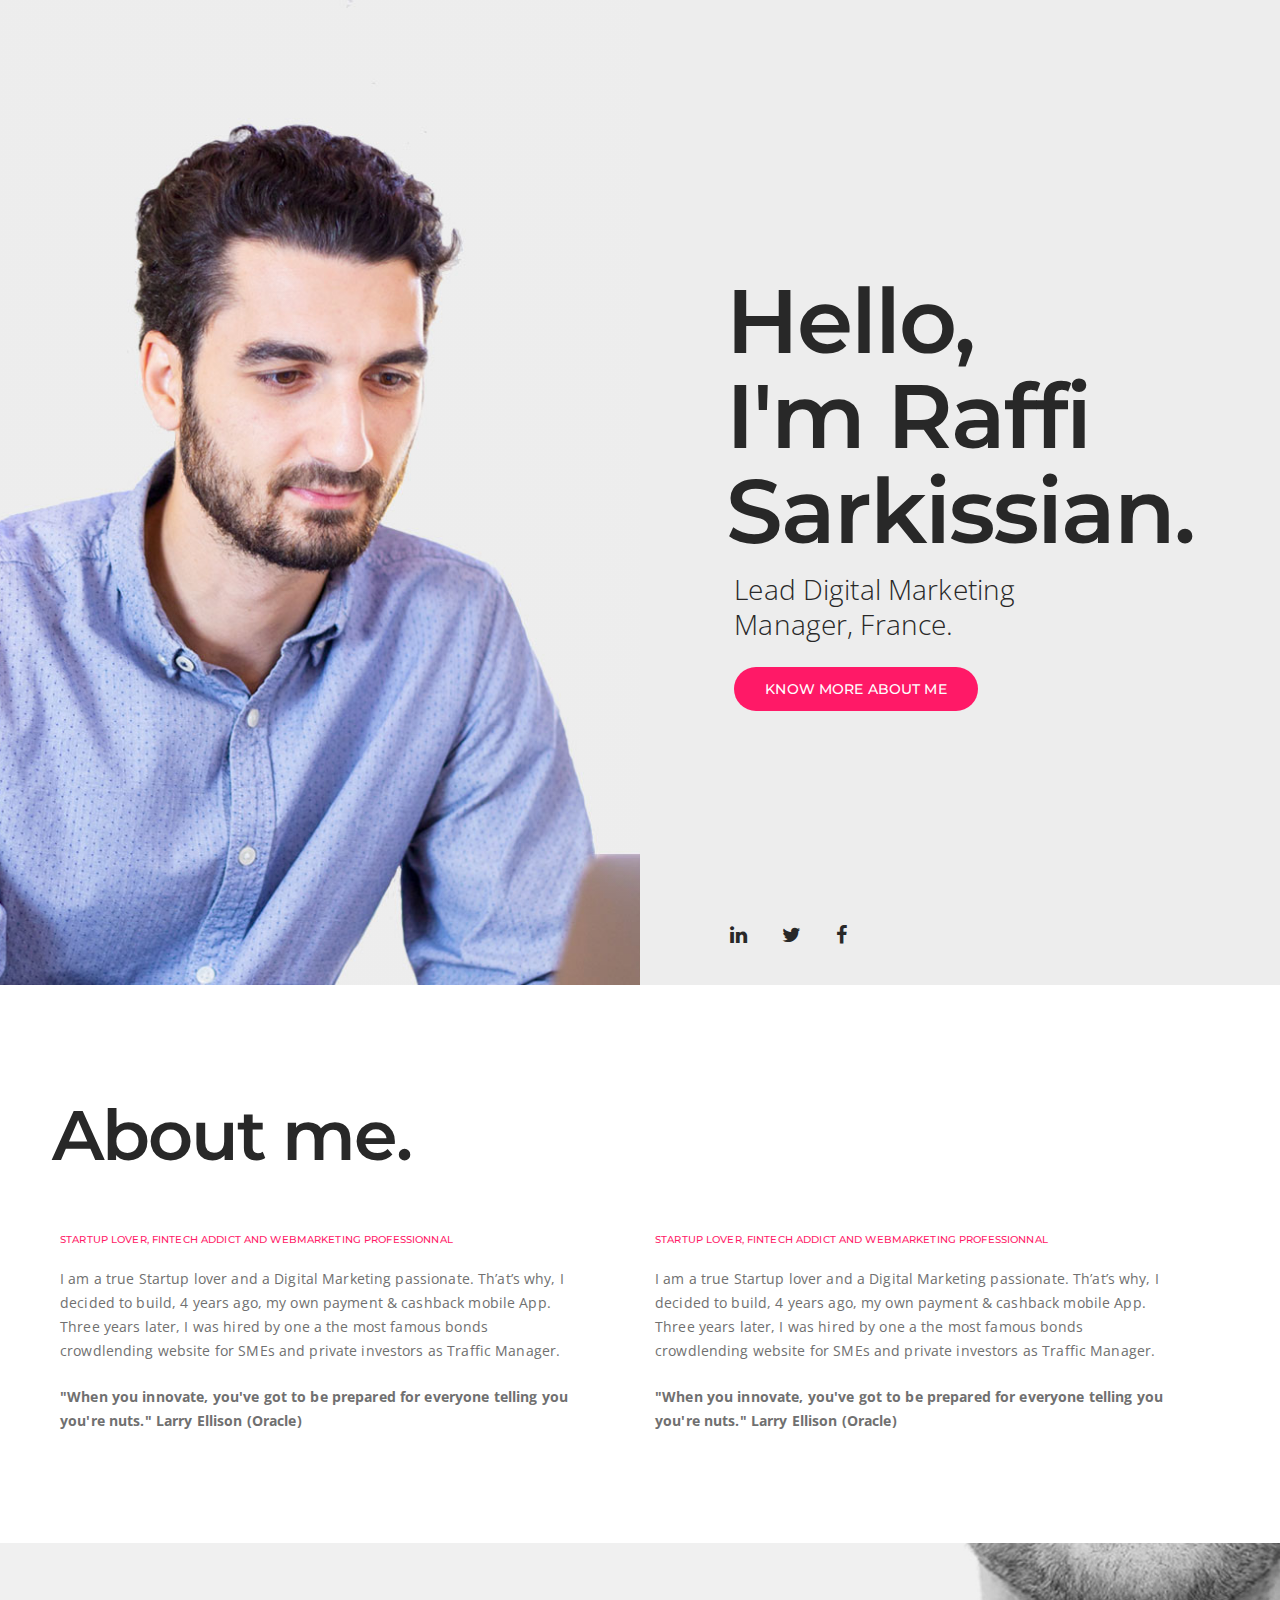
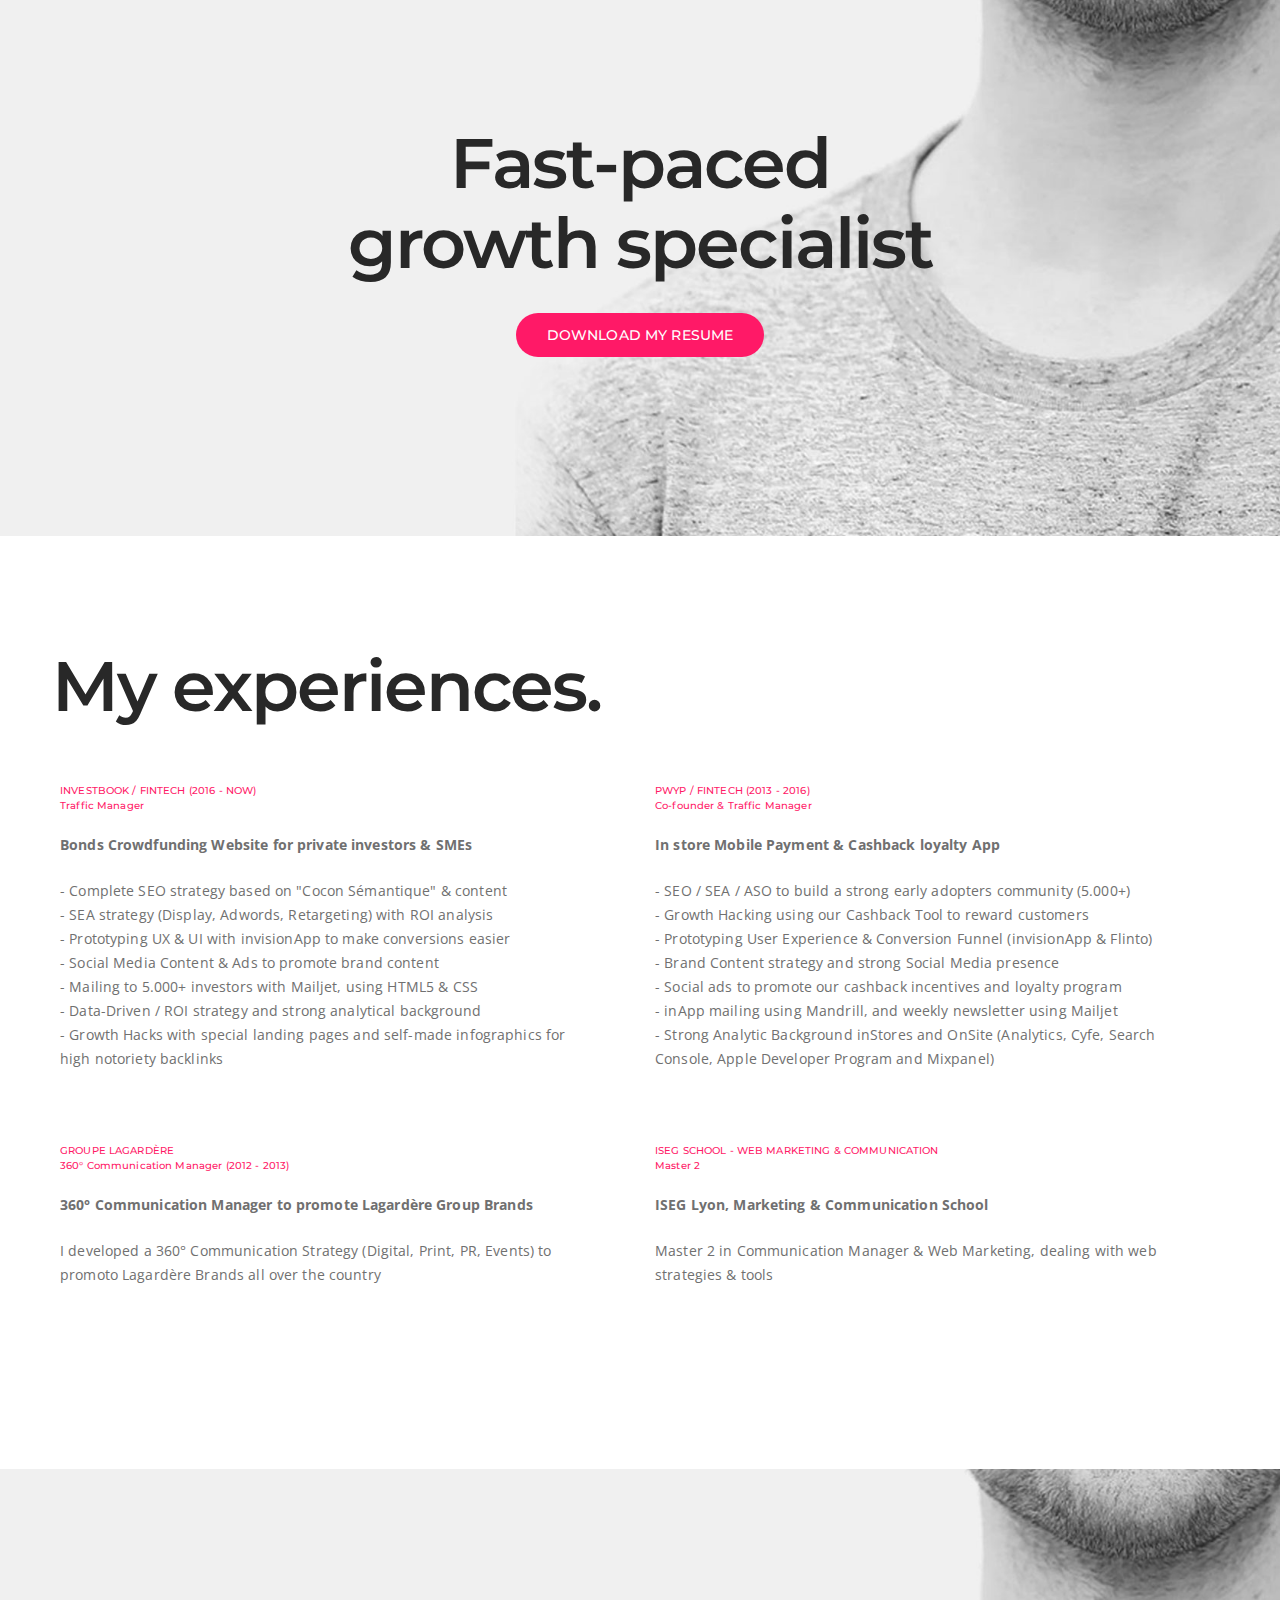
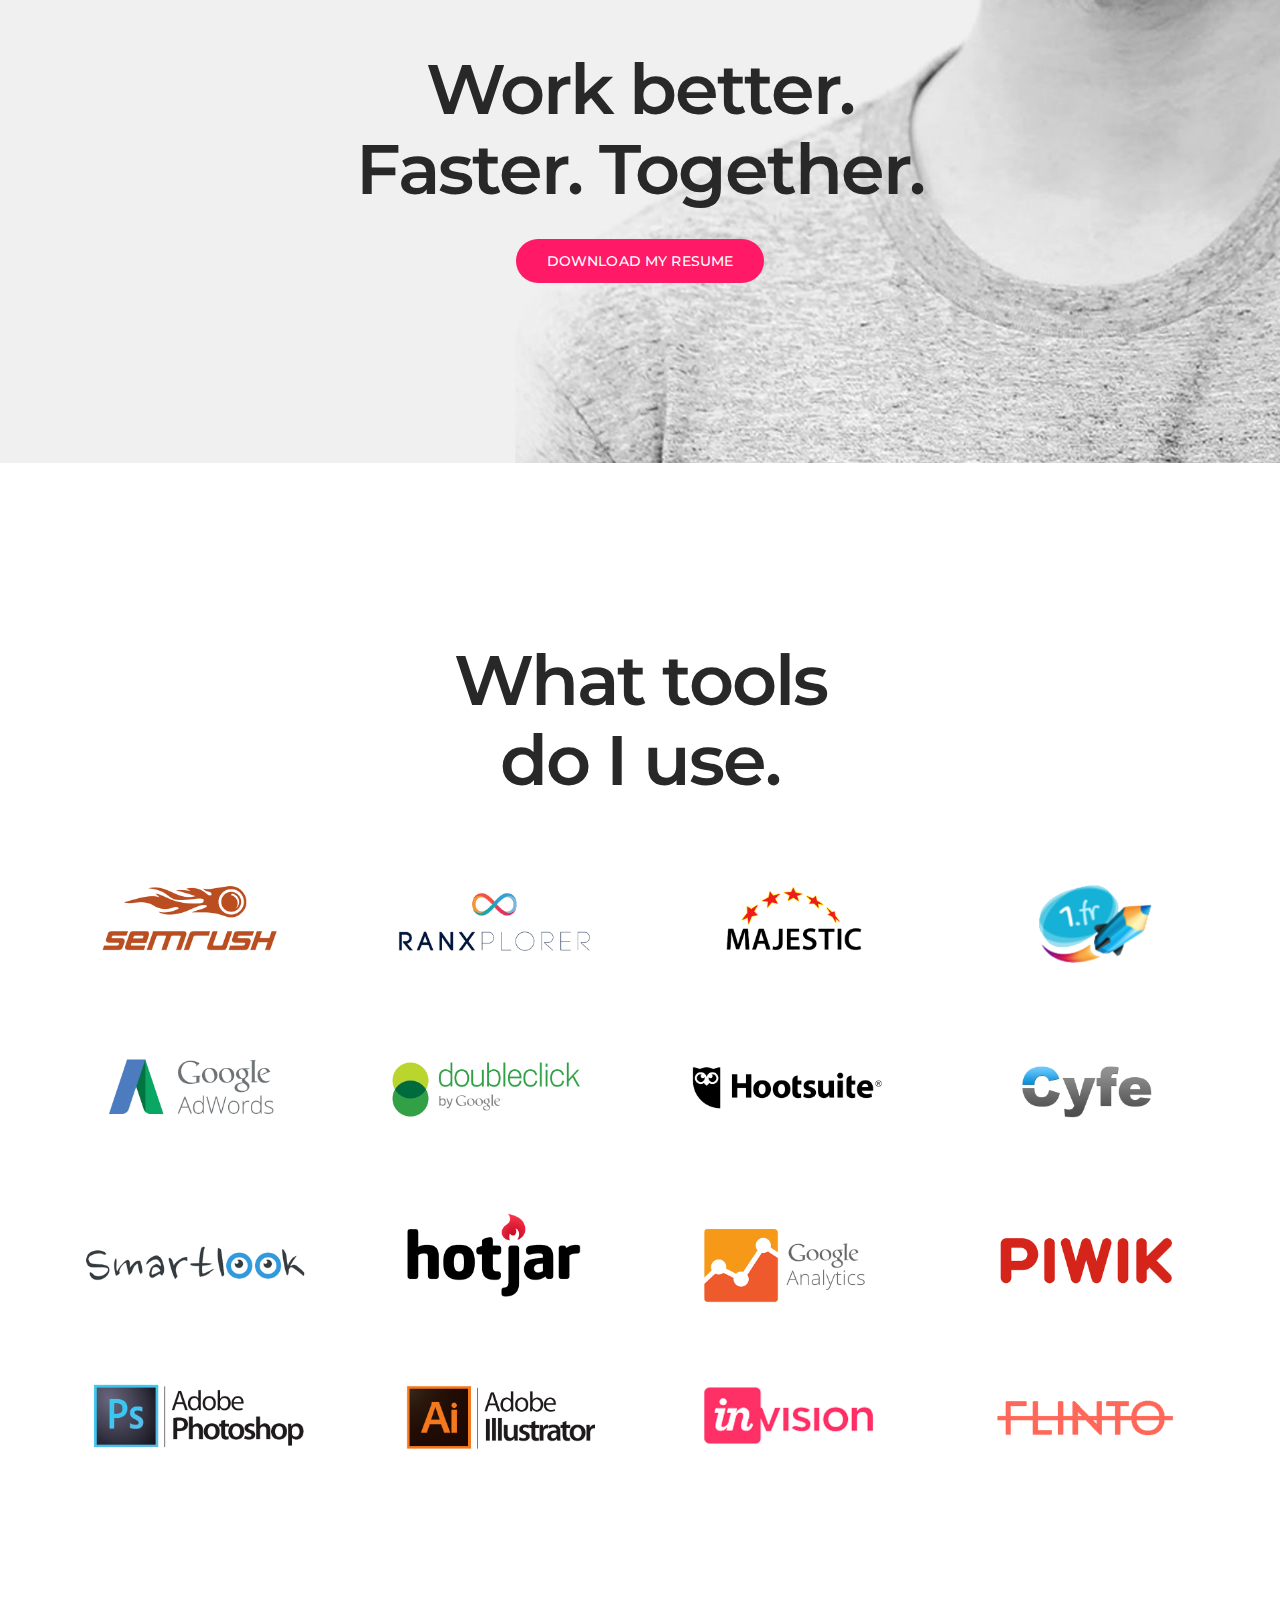
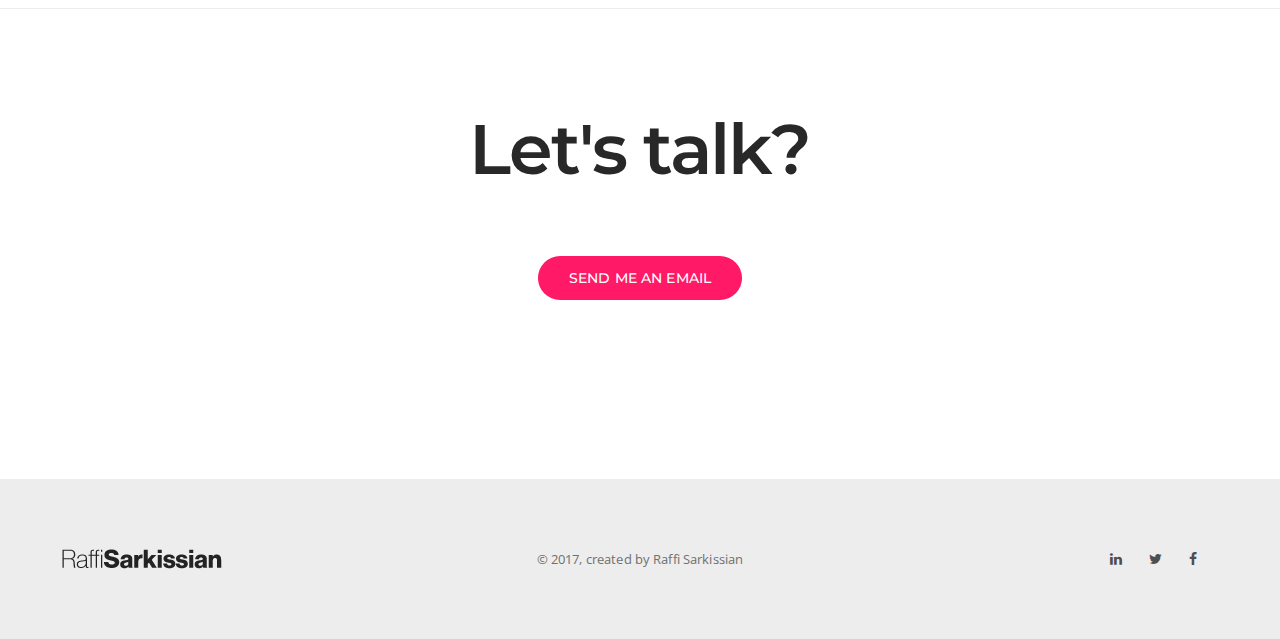
==== commit efca3e72: "fix header background" ====
--- a/index.html
+++ b/index.html
@@ -1,7 +1,6 @@
 <!doctype html>
 <html class="no-js" lang="en">
     <head>
-
     <script>
   !function(){var analytics=window.analytics=window.analytics||[];if(!analytics.initialize)if(analytics.invoked)window.console&&console.error&&console.error("Segment snippet included twice.");else{analytics.invoked=!0;analytics.methods=["trackSubmit","trackClick","trackLink","trackForm","pageview","identify","reset","group","track","ready","alias","debug","page","once","off","on"];analytics.factory=function(t){return function(){var e=Array.prototype.slice.call(arguments);e.unshift(t);analytics.push(e);return analytics}};for(var t=0;t<analytics.methods.length;t++){var e=analytics.methods[t];analytics[e]=analytics.factory(e)}analytics.load=function(t){var e=document.createElement("script");e.type="text/javascript";e.async=!0;e.src=("https:"===document.location.protocol?"https://":"http://")+"cdn.segment.com/analytics.js/v1/"+t+"/analytics.min.js";var n=document.getElementsByTagName("script")[0];n.parentNode.insertBefore(e,n)};analytics.SNIPPET_VERSION="4.0.0";
   analytics.load("PXCurSMPUw1wRd0quXG2o2TpzwvCqrdL");
@@ -16,11 +15,12 @@
 })(window,document,'script','dataLayer','GTM-KHTSCTX');</script>
 <!-- End Google Tag Manager -->
         <meta charset="utf-8">
+        <meta name="google" content="notranslate" />
         <meta http-equiv="X-UA-Compatible" content="IE=edge">
         <meta name="viewport" content="width=device-width,initial-scale=1.0,maximum-scale=1" />
         <!-- title -->
-        <title>Raffi Sarkissian - Passionate Traffic Manager & Webmarketer</title>
-        <meta name="description" content="LeadGen is a conversion ratio and speed optimized multi-purpose marketing landing page template with drag & drop page builder and tons of readymade elements and demos with greater level of customization possibilities." />
+        <title>Raffi Sarkissian - Passionate Lead Digital Marketing Manager</title>
+        <meta name="description" content="My name is Raffi Sarkissian, Lead Digital Marketing and fast pace Growth expert!" />
         <meta name="keywords" content="Marketing, landing page, creative, html5, css3, page builder, drag & drop, multi-purpose, one page, aweber, mailchimp, active campaign, campaign monitor, get response, mailer lite, custom form, product, hotel and resort, resume, personal, restaurant, corporate business, interior design, software, spa salon, travel agency, app landing page, design agency, start-up, e-learning, sports and gym, seo, wedding invitation, hosting, online shopping, yoga and fitness, music show, finance and account, e-book, event, medical, real estate, portfolio, digital marketing, inner content page, sign-up, 404 not found, coming soon" />
         <meta name="author" content="lgauthor">
         <!-- favicon -->
@@ -60,14 +60,14 @@
             <div class="container-fluid">
                 <div class="row">
                     <!-- image -->
-                    <div class="col-lg-6 col-md-6 col-sm-12 col-xs-12 no-padding xs-no-padding-15 bg-gray tz-builder-bg-image one-sixth-screen sm-one-third-screen cover-background bg-img-one" data-img-size="(W)1000px X (H)1000px" style="background: linear-gradient(rgba(0, 0, 0, 0.01), rgba(0, 0, 0, 0.01)) repeat scroll 0% 0%, transparent url('images/bg-image/hero-bg260.jpg') repeat scroll 0% 0%;"></div>
+                    <div class="col-lg-6 col-md-6 col-sm-12 col-xs-12 no-padding xs-no-padding-15 bg-gray tz-builder-bg-image one-sixth-screen sm-one-third-screen cover-background bg-img-one" data-img-size="(W)1000px X (H)1000px" style="background: linear-gradient(rgba(0, 0, 0, 0.01), rgba(0, 0, 0, 0.01)) repeat scroll 0% 0%, transparent url('images/bg-image/hero-bg26.jpg') repeat scroll 0% 0%;"></div>
                     <!-- end image -->
                     <!-- slider text -->
                     <div class="col-lg-6 col-md-6 col-sm-12 col-xs-12 one-sixth-screen sm-one-third-screen xs-height-auto display-table text-left xs-no-padding">
                         <div class="display-table-cell-vertical-middle padding-twenty-five sm-padding-seven xs-padding-twenty no-padding-tb">
                             <h2 class="alt-font text-dark-gray letter-spacing-minus-2 font-weight-600 title-big md-title-extra-large-3 xs-title-extra-large-4 margin-five-bottom tz-text position-relative left-minus8">Hello, <br>I'm Raffi <br>Sarkissian.</h2>
-                            <div class="title-large tz-text margin-ten-bottom text-dark-gray font-weight-300 width-80 md-width-100 xs-width-80 xs-title-extra-large">Traffic Manager & Webmarketer, Paris.</div>
-                            <a class="btn btn-large bg-fast-pink text-white btn-circle propClone" href="index.html#title-section14"><span class="tz-text">CHECK MY EXPERIENCES</span></a>
+                            <div class="title-large tz-text margin-ten-bottom text-dark-gray font-weight-300 width-80 md-width-100 xs-width-80 xs-title-extra-large">Lead Digital Marketing Manager, France.</div>
+                            <a class="btn btn-large bg-fast-pink text-white btn-circle propClone" href="#title-section14"><span class="tz-text">KNOW MORE ABOUT ME</span></a>
                             <div class="position-absolute position-bottom position-left position-right margin-ten-bottom xs-position-inherit xs-margin-ten xs-no-margin-bottom xs-no-margin-lr">
                                 <ul class="display-inline no-padding margin-twenty-two-left sm-margin-six-left xs-no-margin-left">
                                     <li class="display-inline padding-four"><a href="https://fr.linkedin.com/in/sarkissianraffi" target="_blank"><i class="fa fa-linkedin text-dark-gray title-small tz-icon-color"></i></a></li>
@@ -105,48 +105,29 @@
                             <div class="text-medium tz-text width-90 sm-width-100"><p class="no-margin-bottom"><strong>"When you innovate, you've got to be prepared for everyone telling you you're nuts." Larry Ellison (Oracle)</strong></p></div>
                         </div>
                     </div>
-                    <!-- end section title -->
-                    <div class="col-md-6 col-sm-6 col-xs-12  display-table">
-                        <div class="display-table-cell-vertical-middle">
-                            <div class="title-skill md-padding-fifteen sm-padding-nineteen xs-no-padding">
-                                <div class="progress-bar-main progress-bar-style1">
-                                    <!-- progress bar item -->
-                                    <div class="progress-bar-sub">
-                                        <div class="progress">
-                                            <div style="width: 95%;" aria-valuemax="100" aria-valuemin="0" aria-valuenow="95" role="progressbar" class="progress-bar"></div>
-                                        </div>
-                                        <div class="progress-name alt-font tz-text text-extra-small font-weight-500"><span class="text-dark-gray">SEM (SEO/SEA/ASO/SXO)</span> - 5 years Experience</div>
-                                    </div>
-                                    <!-- end progress bar item -->
-                                    <!-- progress bar item -->
-                                    <div class="progress-bar-sub">
-                                        <div class="progress">
-                                            <div style="width: 95%;" aria-valuemax="100" aria-valuemin="0" aria-valuenow="95" role="progressbar" class="progress-bar"></div>
-                                        </div>
-                                        <div class="progress-name alt-font tz-text text-extra-small font-weight-500"><span class="text-dark-gray">ANALYTICS</span> - 5 years Experience</div>
-                                    </div>
-                                    <!-- end progress bar item -->
-                                    <!-- progress bar item -->
-                                    <div class="progress-bar-sub">
-                                        <div class="progress">
-                                            <div style="width: 90%;" aria-valuemax="100" aria-valuemin="0" aria-valuenow="90" role="progressbar" class="progress-bar"></div>
-                                        </div>
-                                        <div class="progress-name alt-font tz-text text-extra-small font-weight-500"><span class="text-dark-gray">UX/UI/CONVERSIONS</span> - 4 years Experience</div>
-                                    </div>
-                                    <!-- end progress bar item -->
-                                    <!-- progress bar item -->
-                                    <div class="progress-bar-sub">
-                                        <div class="progress">
-                                            <div style="width: 85%;" aria-valuemax="100" aria-valuemin="0" aria-valuenow="85" role="progressbar" class="progress-bar"></div>
-                                        </div>
-                                        <div class="progress-name no-margin-bottom alt-font tz-text text-extra-small font-weight-500"><span class="text-dark-gray">BRAND CONTENT & SOCIAL MEDIAS</span> - 4 years Experience</div>
-                                    </div>
-                                    <!-- end progress bar item -->
-                                </div>
-                            </div>
+                    <!-- section title -->
+                    <div class="col-md-6 col-sm-6 col-xs-12 xs-margin-twenty-seven-bottom display-table">
+                        <div class="display-table-cell-vertical-middle">
+                            <!-- section title -->
+                            <h2 class="alt-font text-fast-pink text-extra-small margin-six-bottom tz-text sm-margin-ten-bottom">STARTUP LOVER, FINTECH ADDICT AND WEBMARKETING PROFESSIONNAL</h2>
+                            <!-- end section title -->
+                            <div class="text-medium tz-text width-90 sm-width-100"><p>I am a true Startup lover and a Digital Marketing passionate. Th’at’s why, I decided to build, 4 years ago, my own payment & cashback mobile App. Three years later, I was hired by one a the most famous bonds crowdlending website for SMEs and private investors as Traffic Manager.</p></div>
+                            <div class="text-medium tz-text width-90 sm-width-100"><p class="no-margin-bottom"><strong>"When you innovate, you've got to be prepared for everyone telling you you're nuts." Larry Ellison (Oracle)</strong></p></div>
                         </div>
                     </div>
                 </div>                    
+            </div>
+        </section>
+         <section class="padding-110px-tb xs-padding-60px-tb cover-background tz-builder-bg-image border-none bg-img-two" id="content-section15" data-img-size="(W)1920px X (H)900px" style="background:linear-gradient(rgba(22,22,22,0), rgba(22,22,22,0)), url('images/bg-image/hero-bg40.jpg')">
+            <div class="container">
+                <div class="row">
+                    <!-- content details -->
+                    <div class="col-lg-7 col-md-8 col-sm-12 col-xs-12 center-col text-center">
+                        <h2 class="alt-font text-dark-gray title-extra-large-5 md-title-extra-large-3 xs-title-extra-large-4 letter-spacing-minus-2 font-weight-600 sm-no-margin-top margin-twenty-top margin-eight-bottom sm-margin-five-bottom tz-text">Fast-paced <br>growth specialist</h2>
+                        <a class="btn-large btn-circle btn bg-fast-pink text-white margin-twenty-bottom sm-no-margin-bottom btn-circle" href="http://raffisarkissian.com/raffi-resume.pdf" target="_blank"><span class="tz-text">DOWNLOAD MY RESUME</span></a>  
+                    </div>
+                    <!-- end content details -->
+                </div>
             </div>
         </section>
         <section class="padding-110px-top padding-bottom-40px xs-no-padding-bottom xs-padding-top-60px bg-white builder-bg border-none" id="title-section14">
@@ -218,85 +199,9 @@
                             <div class="text-medium tz-text width-90 sm-width-100"><p class="no-margin-bottom">Master 2 in Communication Manager & Web Marketing, dealing with web strategies & tools </p></div>
                         </div>
                     </div>
-
-
-
-                    <!-- end section title -->
-
-                  
+                    <!-- end section title -->                  
                     </div>
                 </div>                    
-            </div>
-        </section>
-        <section class="bg-white builder-bg padding-110px-tb xs-padding-top-60px no-padding-tb border-none" id="portfolios-section7">                
-            <div class="container-fluid">
-                <div class="row">
-                    <div class="work-4col gutter wide padding-four-top">
-                        <div class="col-lg-12 col-md-12 col-sm-12 col-xs-12 no-padding">
-                            <div class="overflow-hidden grid-gallery">
-                                <div class="tab-content">
-                                    <ul class="masonry-items grid work-gallery grid">
-                                        <!-- portfolio item -->
-                                        <li class="html jquery xs-no-padding">
-                                            <figure>
-                                                <div class="gallery-img lightbox-gallery">
-                                                    <img src="images/agency-work-13.jpg" id="tz-bg-118" data-img-size="(W)800px X (H)1300px" alt="Traffic Manager"></a>
-                                                </div>
-                                            </figure>                                  
-                                        </li>
-                                        <!-- end portfolio item -->
-                                        <!-- portfolio item -->
-                                        <li class="magento wordpress xs-no-padding">
-                                            <figure>
-                                                <div class="gallery-img lightbox-gallery">
-                                                    <img src="images/agency-work-08.jpg" id="tz-bg-119" data-img-size="(W)800px X (H)650px" alt="SEO specialist"></a>
-                                                </div>
-                                            </figure>
-                                        </li>
-                                        <!-- end portfolio item -->
-                                        <!-- portfolio item -->
-                                        <li class="jquery xs-no-padding">
-                                            <figure>
-                                                <div class="gallery-img lightbox-gallery">
-                                                    <img src="images/agency-work-14.jpg" id="tz-bg-120" data-img-size="(W)800px X (H)1300px" alt="Mobile App lover"></a>
-                                                </div>
-                                            </figure>
-                                        </li>
-                                        <!-- end portfolio item -->
-                                        <!-- portfolio item -->
-                                        <li class="html magento jquery xs-no-padding">
-                                            <figure>
-                                                <div class="gallery-img lightbox-gallery">
-                                                    <img src="images/agency-work-04.jpg" id="tz-bg-121" data-img-size="(W)800px X (H)650px" alt="Passionate by programming"></a>
-                                                </div>
-                                            </figure>
-                                        </li>
-                                        <!-- end portfolio item -->
-                                        <!-- portfolio item -->
-                                        <li class="html wordpress magento xs-no-padding">
-                                            <figure>
-                                                <div class="gallery-img lightbox-gallery">
-                                                    <img src="images/agency-work-02.jpg" id="tz-bg-122" data-img-size="(W)800px X (H)650px" alt="Analytical and Data Driven mentality"></a>
-                                                </div>
-                                            </figure>
-                                        </li>
-                                        <!-- end portfolio item -->
-                                        <!-- portfolio item -->
-                                        <li class="wordpress html xs-no-padding">
-                                            <figure>
-                                                <div class="gallery-img lightbox-gallery">
-                                                    <img src="images/agency-work-06.jpg" id="tz-bg-123" data-img-size="(W)800px X (H)650px" alt="Social Media lover"></a>
-                                                </div>
-                                            </figure>
-                                        </li>
-                                        <!-- end portfolio item -->
-                                    </ul>
-                                </div>
-                            </div>
-                        </div>
-                    </div>
-                </div>
-            </div>
         </section>
        
         <section class="padding-110px-tb xs-padding-60px-tb cover-background tz-builder-bg-image border-none bg-img-two" id="content-section15" data-img-size="(W)1920px X (H)900px" style="background:linear-gradient(rgba(22,22,22,0), rgba(22,22,22,0)), url('images/bg-image/hero-bg40.jpg')">
@@ -451,8 +356,5 @@
         <script type="text/javascript" src="js/twitterFetcher_min.js"></script>
         <!-- main -->
         <script type="text/javascript" src="js/main.js"></script>
-        <!-- purchase -->
-        <link rel="stylesheet" href="../incs/css/purchase.css" />
-        <script type="text/javascript" src="../incs/js/purchase.js"></script>
     </body>
 </html>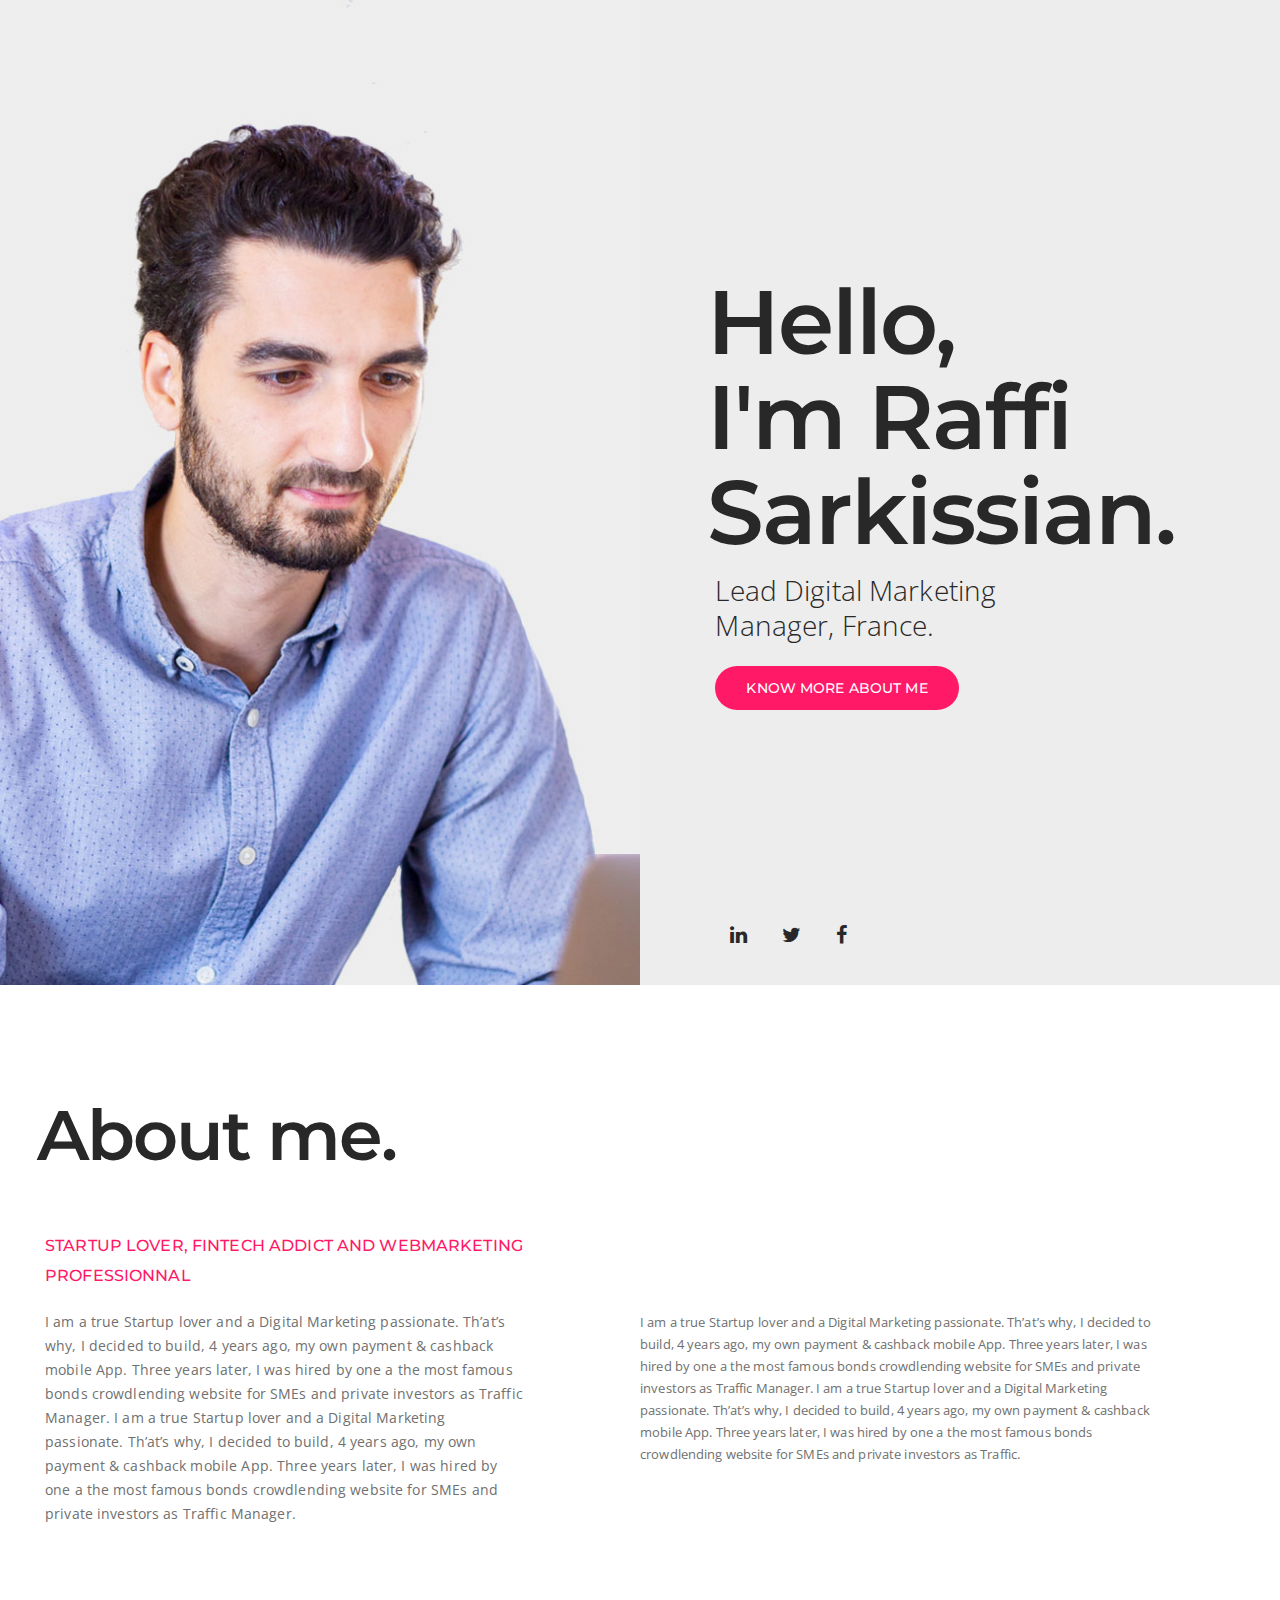
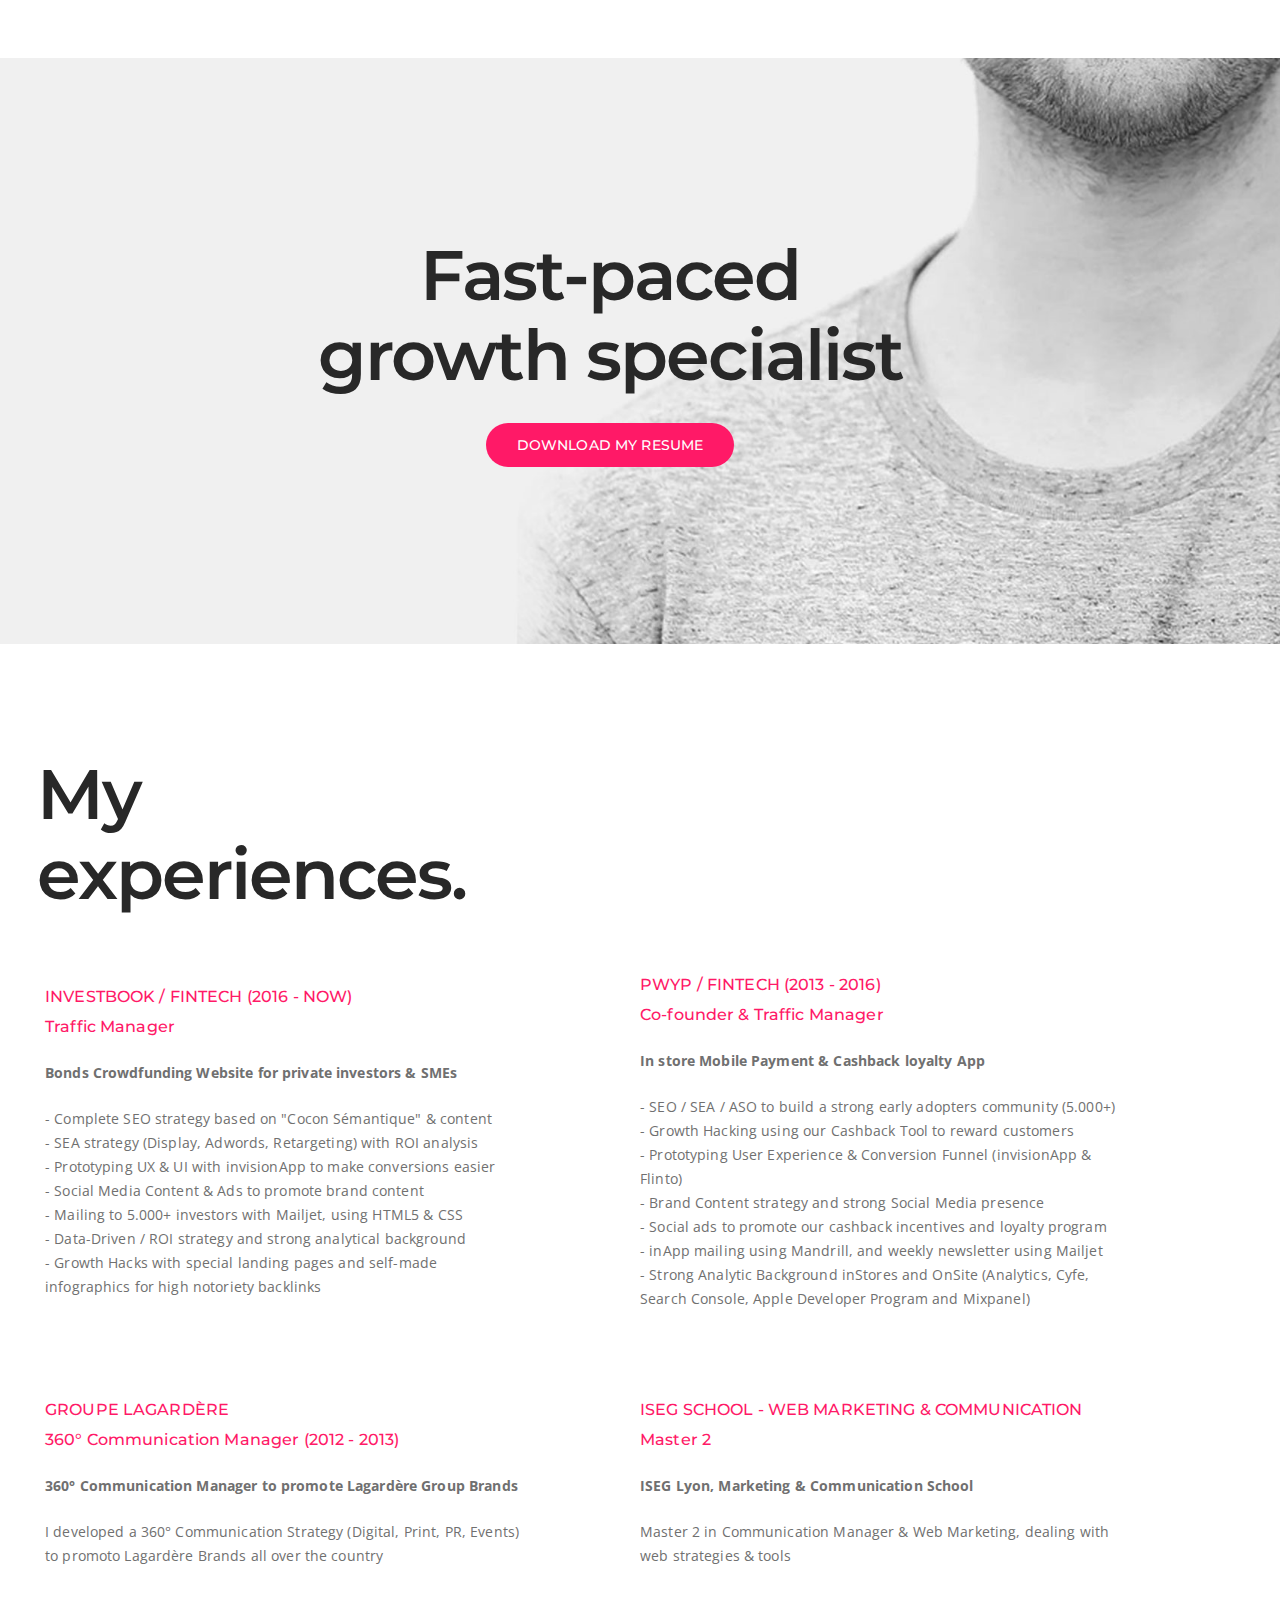
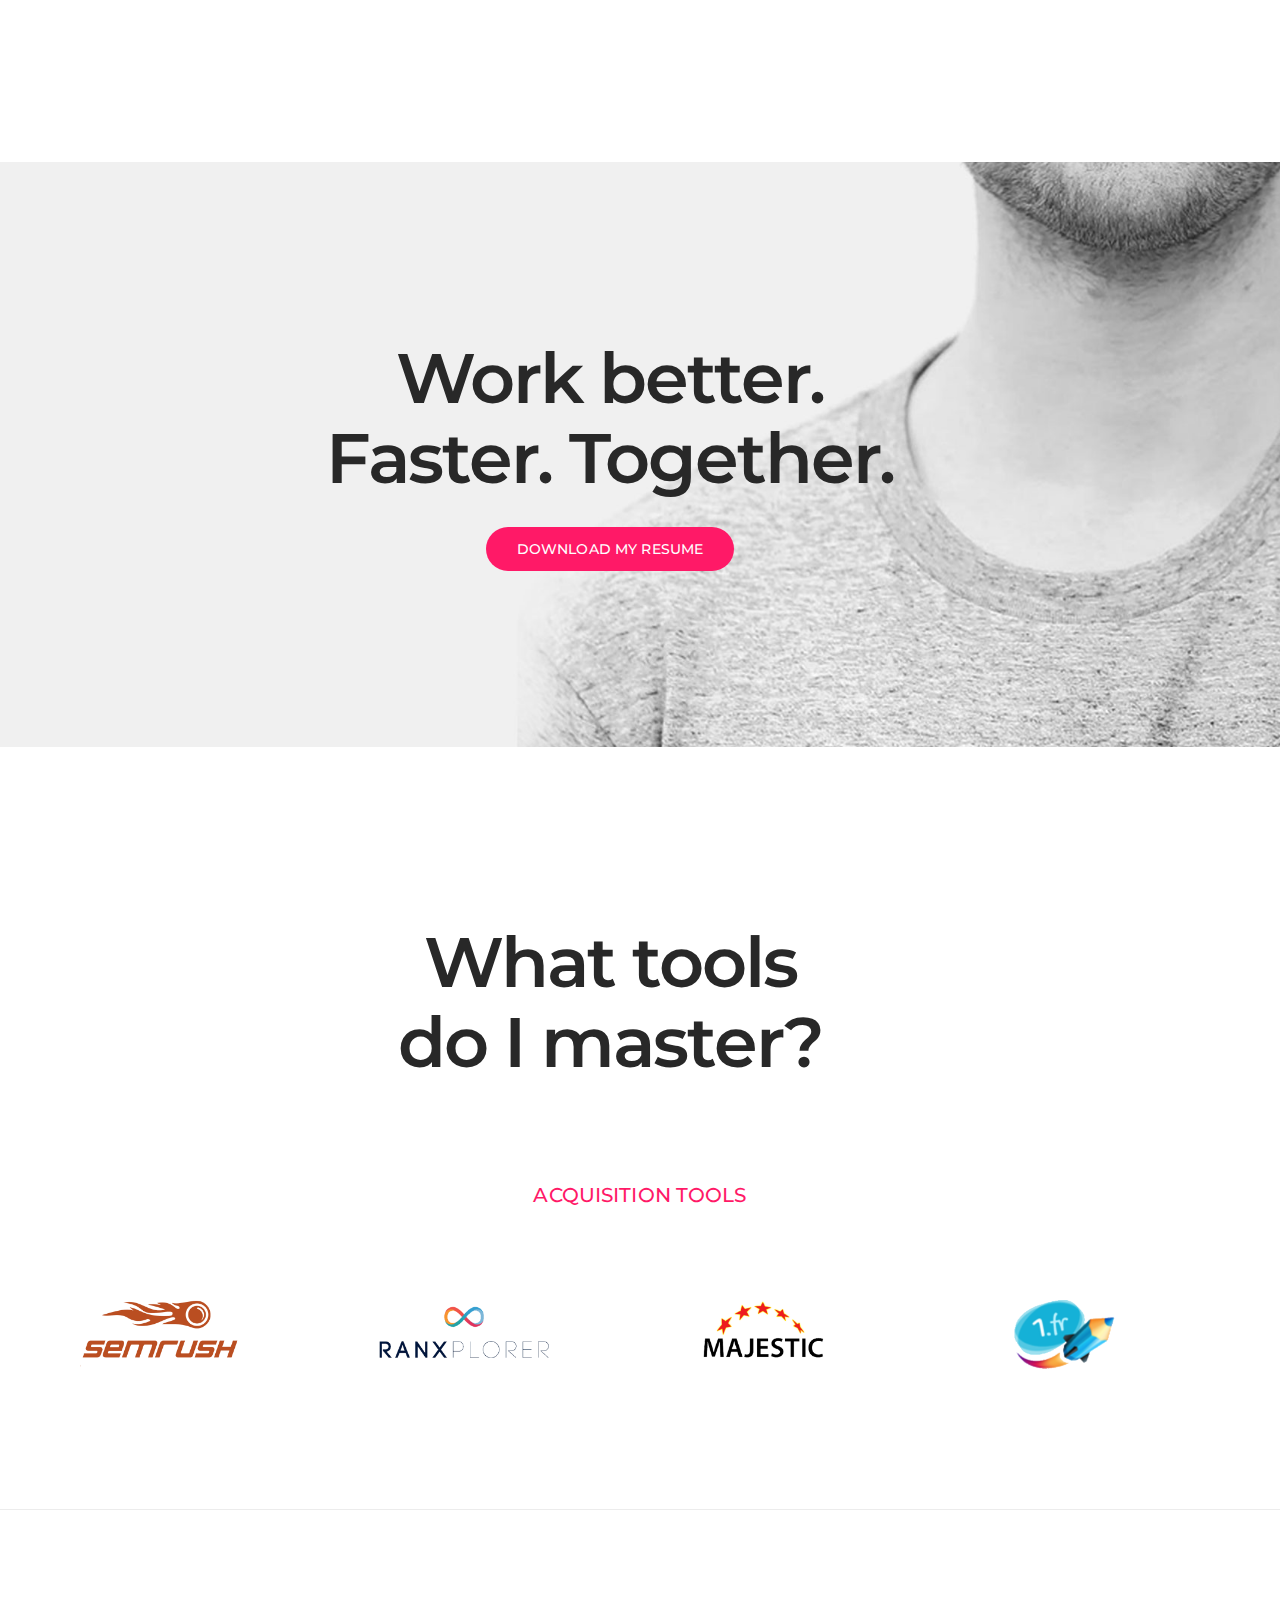
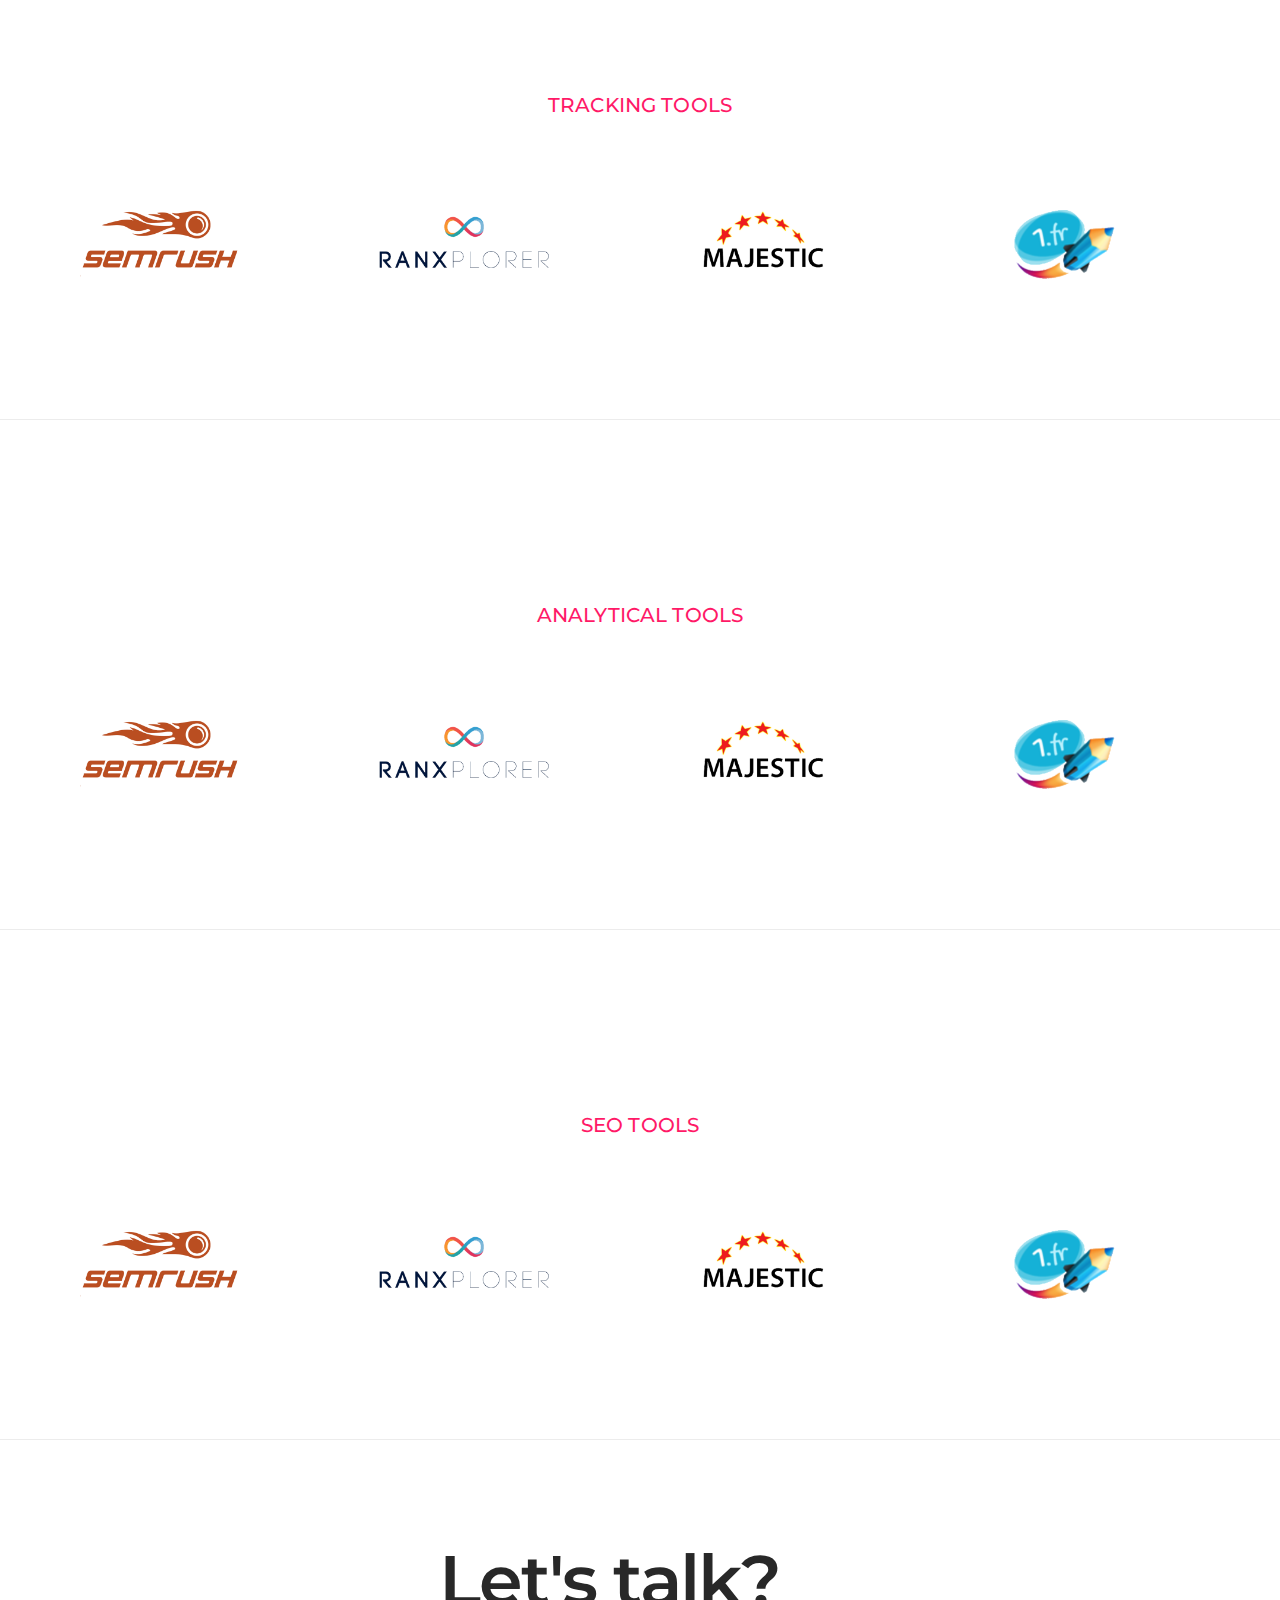
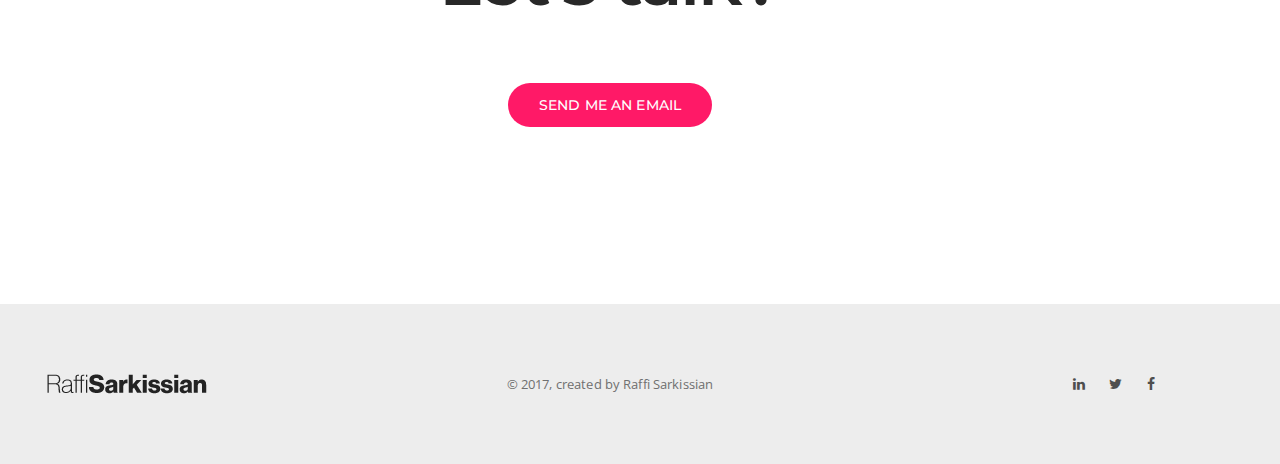
==== commit 3120dfb8: "fix tools sections" ====
--- a/index.html
+++ b/index.html
@@ -101,18 +101,16 @@
                             <!-- section title -->
                             <h2 class="alt-font text-fast-pink text-extra-small margin-six-bottom tz-text sm-margin-ten-bottom">STARTUP LOVER, FINTECH ADDICT AND WEBMARKETING PROFESSIONNAL</h2>
                             <!-- end section title -->
-                            <div class="text-medium tz-text width-90 sm-width-100"><p>I am a true Startup lover and a Digital Marketing passionate. Th’at’s why, I decided to build, 4 years ago, my own payment & cashback mobile App. Three years later, I was hired by one a the most famous bonds crowdlending website for SMEs and private investors as Traffic Manager.</p></div>
-                            <div class="text-medium tz-text width-90 sm-width-100"><p class="no-margin-bottom"><strong>"When you innovate, you've got to be prepared for everyone telling you you're nuts." Larry Ellison (Oracle)</strong></p></div>
+                            <div class="text-medium tz-text width-90 sm-width-100"><p>I am a true Startup lover and a Digital Marketing passionate. Th’at’s why, I decided to build, 4 years ago, my own payment & cashback mobile App. Three years later, I was hired by one a the most famous bonds crowdlending website for SMEs and private investors as Traffic Manager. I am a true Startup lover and a Digital Marketing passionate. Th’at’s why, I decided to build, 4 years ago, my own payment & cashback mobile App. Three years later, I was hired by one a the most famous bonds crowdlending website for SMEs and private investors as Traffic Manager.</p></div>
                         </div>
                     </div>
                     <!-- section title -->
                     <div class="col-md-6 col-sm-6 col-xs-12 xs-margin-twenty-seven-bottom display-table">
                         <div class="display-table-cell-vertical-middle">
                             <!-- section title -->
-                            <h2 class="alt-font text-fast-pink text-extra-small margin-six-bottom tz-text sm-margin-ten-bottom">STARTUP LOVER, FINTECH ADDICT AND WEBMARKETING PROFESSIONNAL</h2>
-                            <!-- end section title -->
-                            <div class="text-medium tz-text width-90 sm-width-100"><p>I am a true Startup lover and a Digital Marketing passionate. Th’at’s why, I decided to build, 4 years ago, my own payment & cashback mobile App. Three years later, I was hired by one a the most famous bonds crowdlending website for SMEs and private investors as Traffic Manager.</p></div>
-                            <div class="text-medium tz-text width-90 sm-width-100"><p class="no-margin-bottom"><strong>"When you innovate, you've got to be prepared for everyone telling you you're nuts." Larry Ellison (Oracle)</strong></p></div>
+                            <h2 class="alt-font text-fast-pink text-extra-small margin-six-bottom tz-text sm-margin-ten-bottom"></h2>
+                            <!-- end section title -->
+                            <div><p>I am a true Startup lover and a Digital Marketing passionate. Th’at’s why, I decided to build, 4 years ago, my own payment & cashback mobile App. Three years later, I was hired by one a the most famous bonds crowdlending website for SMEs and private investors as Traffic Manager. I am a true Startup lover and a Digital Marketing passionate. Th’at’s why, I decided to build, 4 years ago, my own payment & cashback mobile App. Three years later, I was hired by one a the most famous bonds crowdlending website for SMEs and private investors as Traffic.</p></div>
                         </div>
                     </div>
                 </div>                    
@@ -219,59 +217,90 @@
         <section id="clients-section4" class="padding-110px-tb bg-white builder-bg clients-section4 xs-padding-60px-tb">
             <div class="container">
              <div class="col-lg-7 col-md-8 col-sm-12 col-xs-12 center-col text-center">
-                        <h2 class="alt-font text-dark-gray title-extra-large-5 md-title-extra-large-3 xs-title-extra-large-4 letter-spacing-minus-2 font-weight-600 sm-no-margin-top margin-twenty-top margin-eight-bottom sm-margin-five-bottom tz-text">What tools<br>do I use.</h2>
-                         
-                    </div>
+                        <h2 class="alt-font text-dark-gray title-extra-large-5 md-title-extra-large-3 xs-title-extra-large-4 letter-spacing-minus-2 font-weight-600 sm-no-margin-top margin-twenty-top margin-eight-bottom sm-margin-five-bottom tz-text">What tools<br>do I master?</h2>
+                    </div>
+                <h2 data-brackets-id="6276" class="toolz">ACQUISITION TOOLS</h2>
                 <div class="row">
                     <!-- clients logo -->
                     <div class="col-md-3 col-sm-6 col-xs-12">
-                        <div class="client-logo-outer"><div class="client-logo-inner"><img src="images/clients-13.png" data-img-size="(W)800px X (H)500px" alt=""/></a></div></div>
-                    </div>
-                    <div class="col-md-3 col-sm-6 col-xs-12">
-                        <div class="client-logo-outer"><div class="client-logo-inner"><img src="images/clients-14.png" data-img-size="(W)800px X (H)500px" alt=""/></a></div></div>
-                    </div>
-                    <div class="col-md-3 col-sm-6 col-xs-12">
-                        <div class="client-logo-outer"><div class="client-logo-inner"><img src="images/clients-15.png" data-img-size="(W)800px X (H)500px" alt=""/></a></div></div>
-                    </div>
-                    <div class="col-md-3 col-sm-6 col-xs-12">
-                        <div class="client-logo-outer"><div class="client-logo-inner"><img src="images/clients-16.png" data-img-size="(W)800px X (H)500px" alt=""/></a></div></div>
-                    </div>
-                     <div class="col-md-3 col-sm-6 col-xs-12">
-                        <div class="client-logo-outer"><div class="client-logo-inner"><img src="images/clients-9.png" data-img-size="(W)800px X (H)500px" alt=""/></a></div></div>
-                    </div>
-                     <div class="col-md-3 col-sm-6 col-xs-12">
-                        <div class="client-logo-outer"><div class="client-logo-inner"><img src="images/clients-10.png" data-img-size="(W)800px X (H)500px" alt=""/></a></div></div>
-                    </div>
-                     <div class="col-md-3 col-sm-6 col-xs-12">
-                        <div class="client-logo-outer"><div class="client-logo-inner"><img src="images/clients-11.png" data-img-size="(W)800px X (H)500px" alt=""/></a></div></div>
-                    </div>
-                     <div class="col-md-3 col-sm-6 col-xs-12">
-                        <div class="client-logo-outer"><div class="client-logo-inner"><img src="images/clients-12.png" data-img-size="(W)800px X (H)500px" alt=""/></a></div></div>
-                    </div>
-                    <div class="col-md-3 col-sm-6 col-xs-12">
-                        <div class="client-logo-outer"><div class="client-logo-inner"><img src="images/clients-5.png" data-img-size="(W)800px X (H)500px" alt=""/></a></div></div>
-                    </div>
-                    <div class="col-md-3 col-sm-6 col-xs-12">
-                        <div class="client-logo-outer"><div class="client-logo-inner"><img src="images/clients-6.png" data-img-size="(W)800px X (H)500px" alt=""/></a></div></div>
-                    </div>
-                    <div class="col-md-3 col-sm-6 col-xs-12">
-                        <div class="client-logo-outer"><div class="client-logo-inner"><img src="images/clients-7.png" data-img-size="(W)800px X (H)500px" alt=""/></a></div></div>
-                    </div>
-                    <div class="col-md-3 col-sm-6 col-xs-12">
-                        <div class="client-logo-outer"><div class="client-logo-inner"><img src="images/clients-8.png" data-img-size="(W)800px X (H)500px" alt=""/></a></div></div>
-                    </div>
-                    <div class="col-md-3 col-sm-6 col-xs-12">
-                        <div class="client-logo-outer"><div class="client-logo-inner"><img src="images/clients-1.png" data-img-size="(W)800px X (H)500px" alt=""/></a></div></div>
-                    </div>
-                    <div class="col-md-3 col-sm-6 col-xs-12">
-                        <div class="client-logo-outer"><div class="client-logo-inner"><img src="images/clients-2.png" data-img-size="(W)800px X (H)500px" alt=""/></a></div></div>
-                    </div>
-                    <div class="col-md-3 col-sm-6 col-xs-12">
-                        <div class="client-logo-outer"><div class="client-logo-inner"><img src="images/clients-3.png" data-img-size="(W)800px X (H)500px" alt=""/></a></div></div>
-                    </div>
-                    <div class="col-md-3 col-sm-6 col-xs-12">
-                        <div class="client-logo-outer"><div class="client-logo-inner"><img src="images/clients-4.png" data-img-size="(W)800px X (H)500px" alt=""/></a></div></div>
-                    </div>
+                        <div class="client-logo-outer"><div class="client-logo-inner"><img src="images/clients-13.png" data-img-size="(W)800px X (H)500px" alt=""/></div></div>
+                    </div>
+                    <div class="col-md-3 col-sm-6 col-xs-12">
+                        <div class="client-logo-outer"><div class="client-logo-inner"><img src="images/clients-14.png" data-img-size="(W)800px X (H)500px" alt=""/></div></div>
+                    </div>
+                    <div class="col-md-3 col-sm-6 col-xs-12">
+                        <div class="client-logo-outer"><div class="client-logo-inner"><img src="images/clients-15.png" data-img-size="(W)800px X (H)500px" alt=""/></div></div>
+                    </div>
+                    <div class="col-md-3 col-sm-6 col-xs-12">
+                        <div class="client-logo-outer"><div class="client-logo-inner"><img src="images/clients-16.png" data-img-size="(W)800px X (H)500px" alt=""/></div></div>
+                    </div>
+                     
+                    <!-- end clients logo -->
+                </div>
+            </div>
+        </section>
+        <section id="clients-section4" class="padding-110px-tb bg-white builder-bg clients-section4 xs-padding-60px-tb">
+            <div class="container">
+                <h2 data-brackets-id="6276" class="toolz">TRACKING TOOLS</h2>
+                <div class="row">
+                    <!-- clients logo -->
+                    <div class="col-md-3 col-sm-6 col-xs-12">
+                        <div class="client-logo-outer"><div class="client-logo-inner"><img src="images/clients-13.png" data-img-size="(W)800px X (H)500px" alt=""/></div></div>
+                    </div>
+                    <div class="col-md-3 col-sm-6 col-xs-12">
+                        <div class="client-logo-outer"><div class="client-logo-inner"><img src="images/clients-14.png" data-img-size="(W)800px X (H)500px" alt=""/></div></div>
+                    </div>
+                    <div class="col-md-3 col-sm-6 col-xs-12">
+                        <div class="client-logo-outer"><div class="client-logo-inner"><img src="images/clients-15.png" data-img-size="(W)800px X (H)500px" alt=""/></div></div>
+                    </div>
+                    <div class="col-md-3 col-sm-6 col-xs-12">
+                        <div class="client-logo-outer"><div class="client-logo-inner"><img src="images/clients-16.png" data-img-size="(W)800px X (H)500px" alt=""/></div></div>
+                    </div>
+                     
+                    <!-- end clients logo -->
+                </div>
+            </div>
+        </section>
+        <section id="clients-section4" class="padding-110px-tb bg-white builder-bg clients-section4 xs-padding-60px-tb">
+            <div class="container">
+                <h2 data-brackets-id="6276" class="toolz">ANALYTICAL TOOLS</h2>
+                <div class="row">
+                    <!-- clients logo -->
+                    <div class="col-md-3 col-sm-6 col-xs-12">
+                        <div class="client-logo-outer"><div class="client-logo-inner"><img src="images/clients-13.png" data-img-size="(W)800px X (H)500px" alt=""/></div></div>
+                    </div>
+                    <div class="col-md-3 col-sm-6 col-xs-12">
+                        <div class="client-logo-outer"><div class="client-logo-inner"><img src="images/clients-14.png" data-img-size="(W)800px X (H)500px" alt=""/></div></div>
+                    </div>
+                    <div class="col-md-3 col-sm-6 col-xs-12">
+                        <div class="client-logo-outer"><div class="client-logo-inner"><img src="images/clients-15.png" data-img-size="(W)800px X (H)500px" alt=""/></div></div>
+                    </div>
+                    <div class="col-md-3 col-sm-6 col-xs-12">
+                        <div class="client-logo-outer"><div class="client-logo-inner"><img src="images/clients-16.png" data-img-size="(W)800px X (H)500px" alt=""/></div></div>
+                    </div>
+                     
+                    <!-- end clients logo -->
+                </div>
+            </div>
+        </section>
+        <section id="clients-section4" class="padding-110px-tb bg-white builder-bg clients-section4 xs-padding-60px-tb">
+            <div class="container">
+                <h2 data-brackets-id="6276" class="toolz">SEO TOOLS</h2>
+                <div class="row">
+                    <!-- clients logo -->
+                    <div class="col-md-3 col-sm-6 col-xs-12">
+                        <div class="client-logo-outer"><div class="client-logo-inner"><img src="images/clients-13.png" data-img-size="(W)800px X (H)500px" alt=""/></div></div>
+                    </div>
+                    <div class="col-md-3 col-sm-6 col-xs-12">
+                        <div class="client-logo-outer"><div class="client-logo-inner"><img src="images/clients-14.png" data-img-size="(W)800px X (H)500px" alt=""/></div></div>
+                    </div>
+                    <div class="col-md-3 col-sm-6 col-xs-12">
+                        <div class="client-logo-outer"><div class="client-logo-inner"><img src="images/clients-15.png" data-img-size="(W)800px X (H)500px" alt=""/></div></div>
+                    </div>
+                    <div class="col-md-3 col-sm-6 col-xs-12">
+                        <div class="client-logo-outer"><div class="client-logo-inner"><img src="images/clients-16.png" data-img-size="(W)800px X (H)500px" alt=""/></div></div>
+                    </div>
+                     
                     <!-- end clients logo -->
                 </div>
             </div>
--- a/css/base.css
+++ b/css/base.css
@@ -91,8 +91,21 @@
 h5 { font-size:20px; line-height:30px}
 h6 { font-size:18px; line-height:23px} 
 
+.toolz {
+    margin-bottom: 3.5% !important;
+    color: #ff1967;
+    font-size: 20px !important;
+    line-height: 30px;
+    font-family: 'Montserrat', sans-serif !important;
+    font-weight: 500;
+    text-align: center;
+    padding-top: 70px;
+}
+
+
+
 /* different text size */
-.text-extra-small { font-size:10px !important; line-height:15px;}
+.text-extra-small { font-size:16px !important; line-height:30px;}
 .text-small2{ font-size:11px !important;}
 .text-small{ font-size:12px !important; line-height:20px; display: inline-block !important}
 .text-extra-medium{ font-size:13px !important; line-height:24px;}
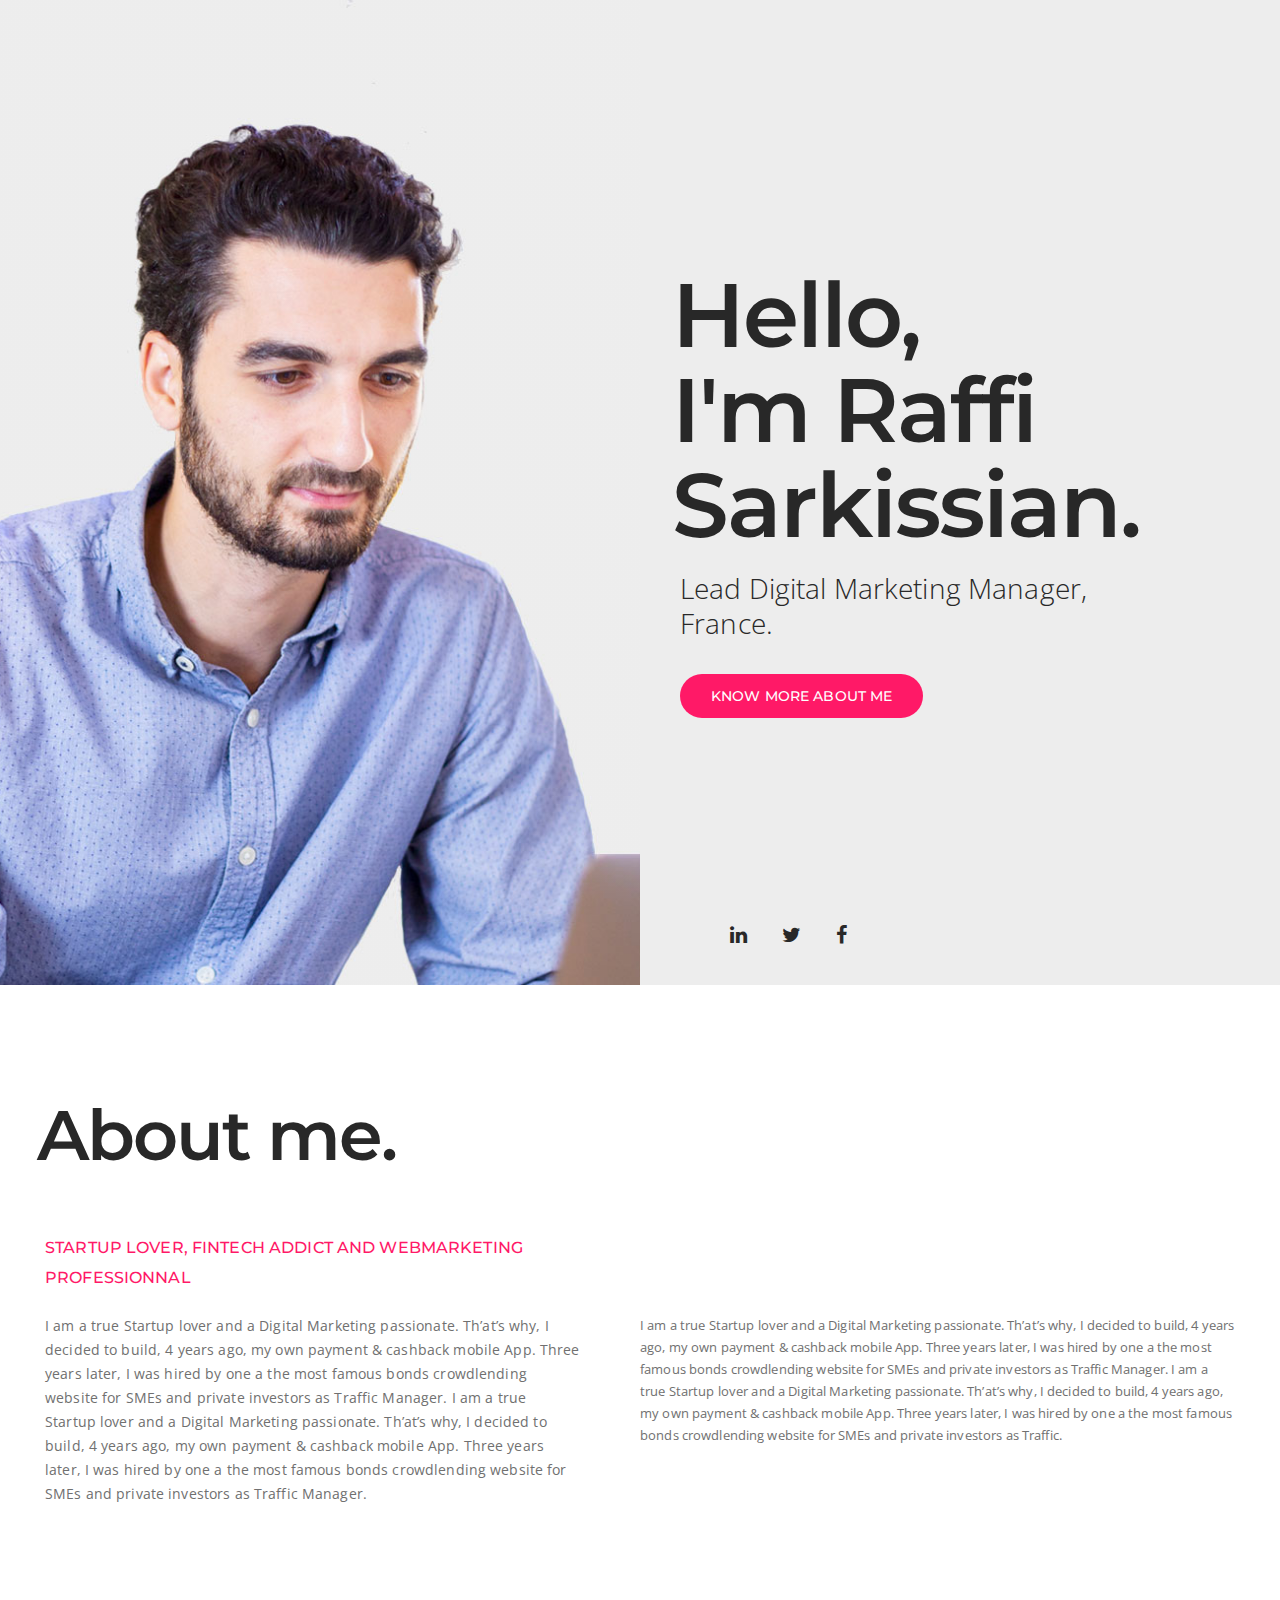
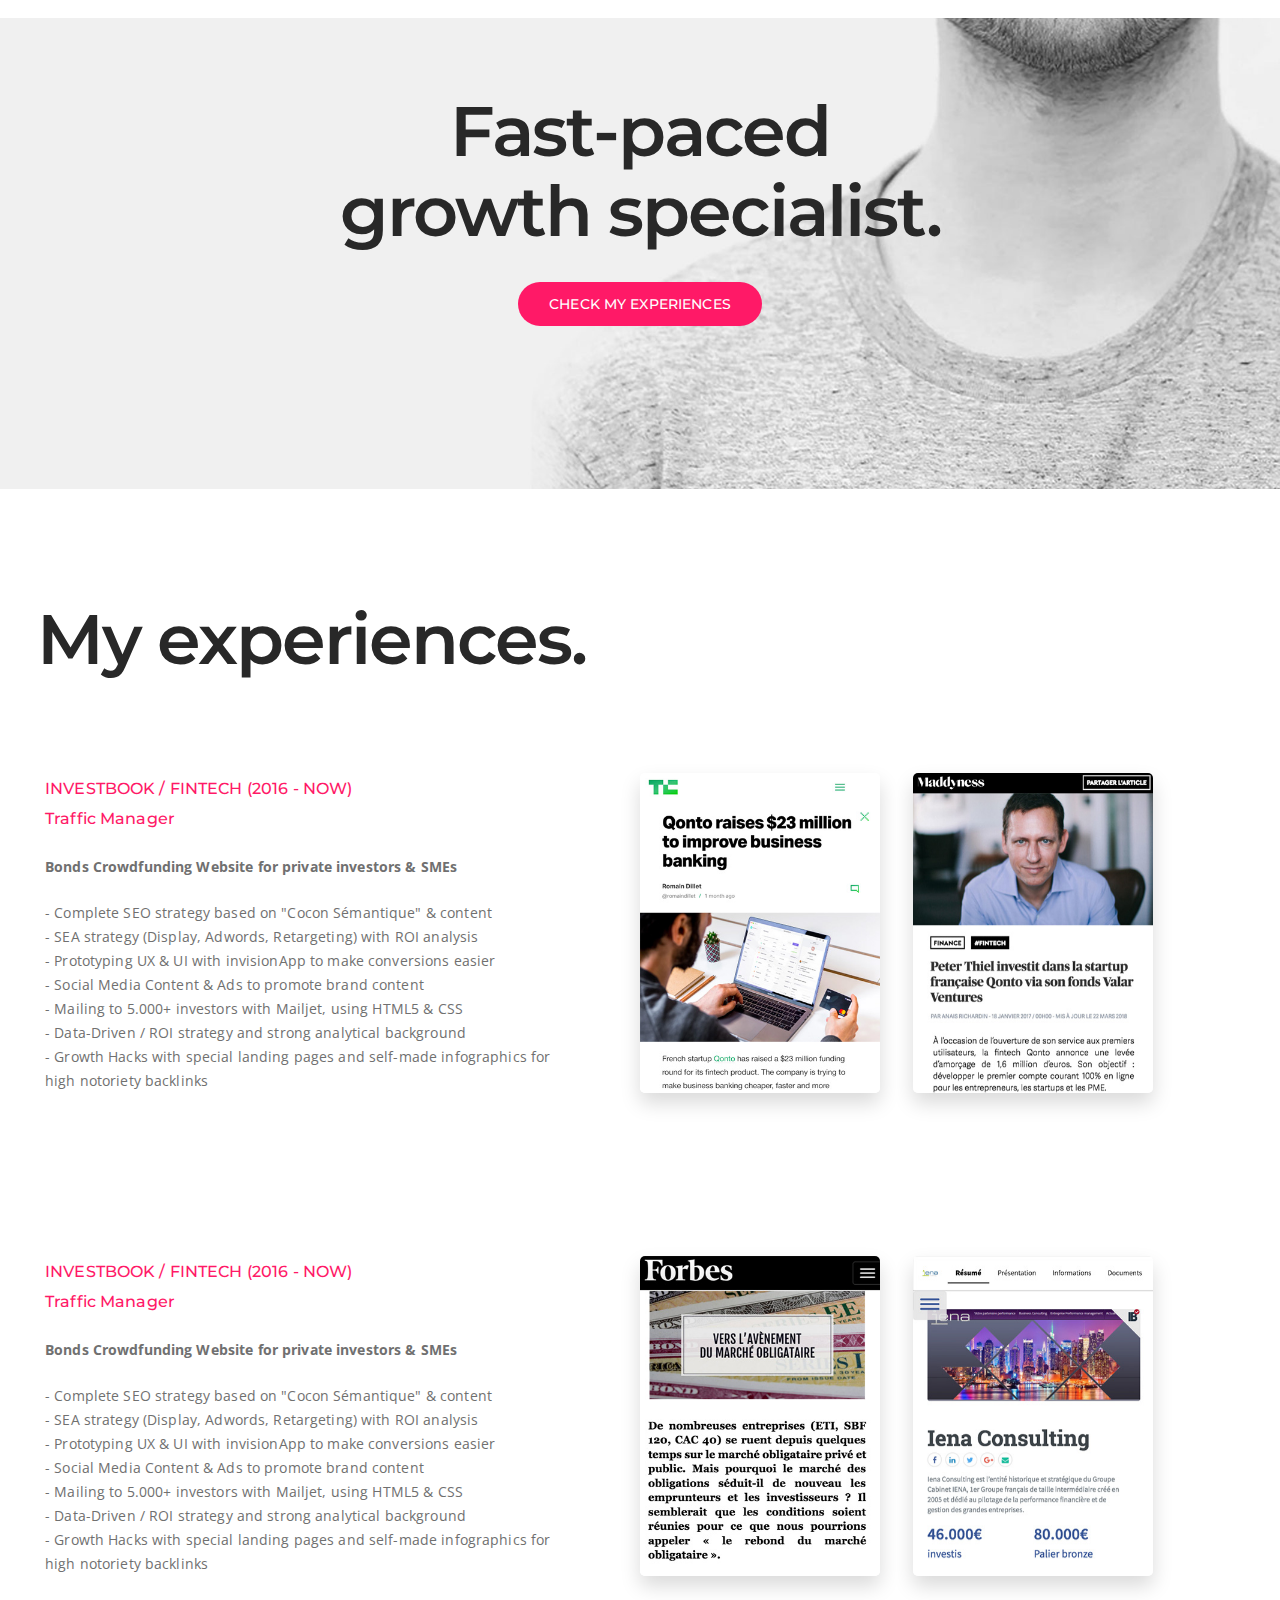
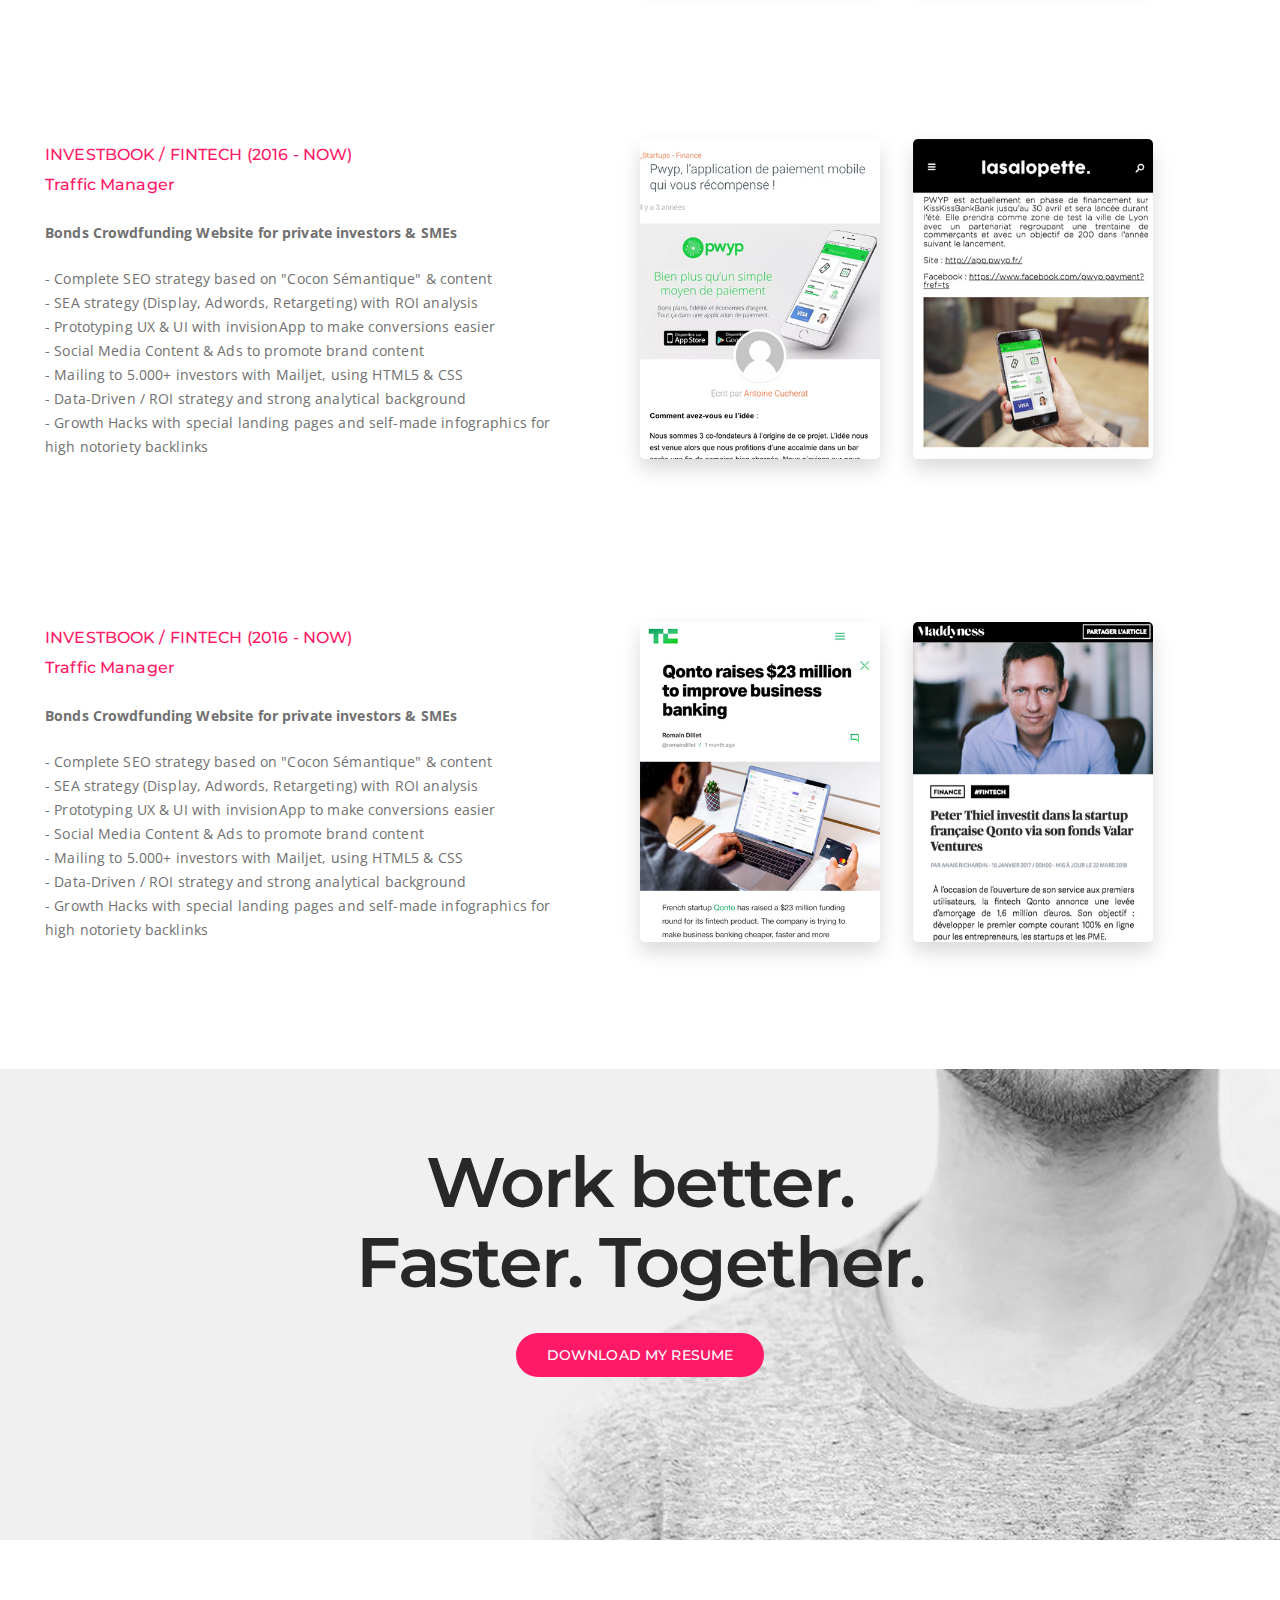
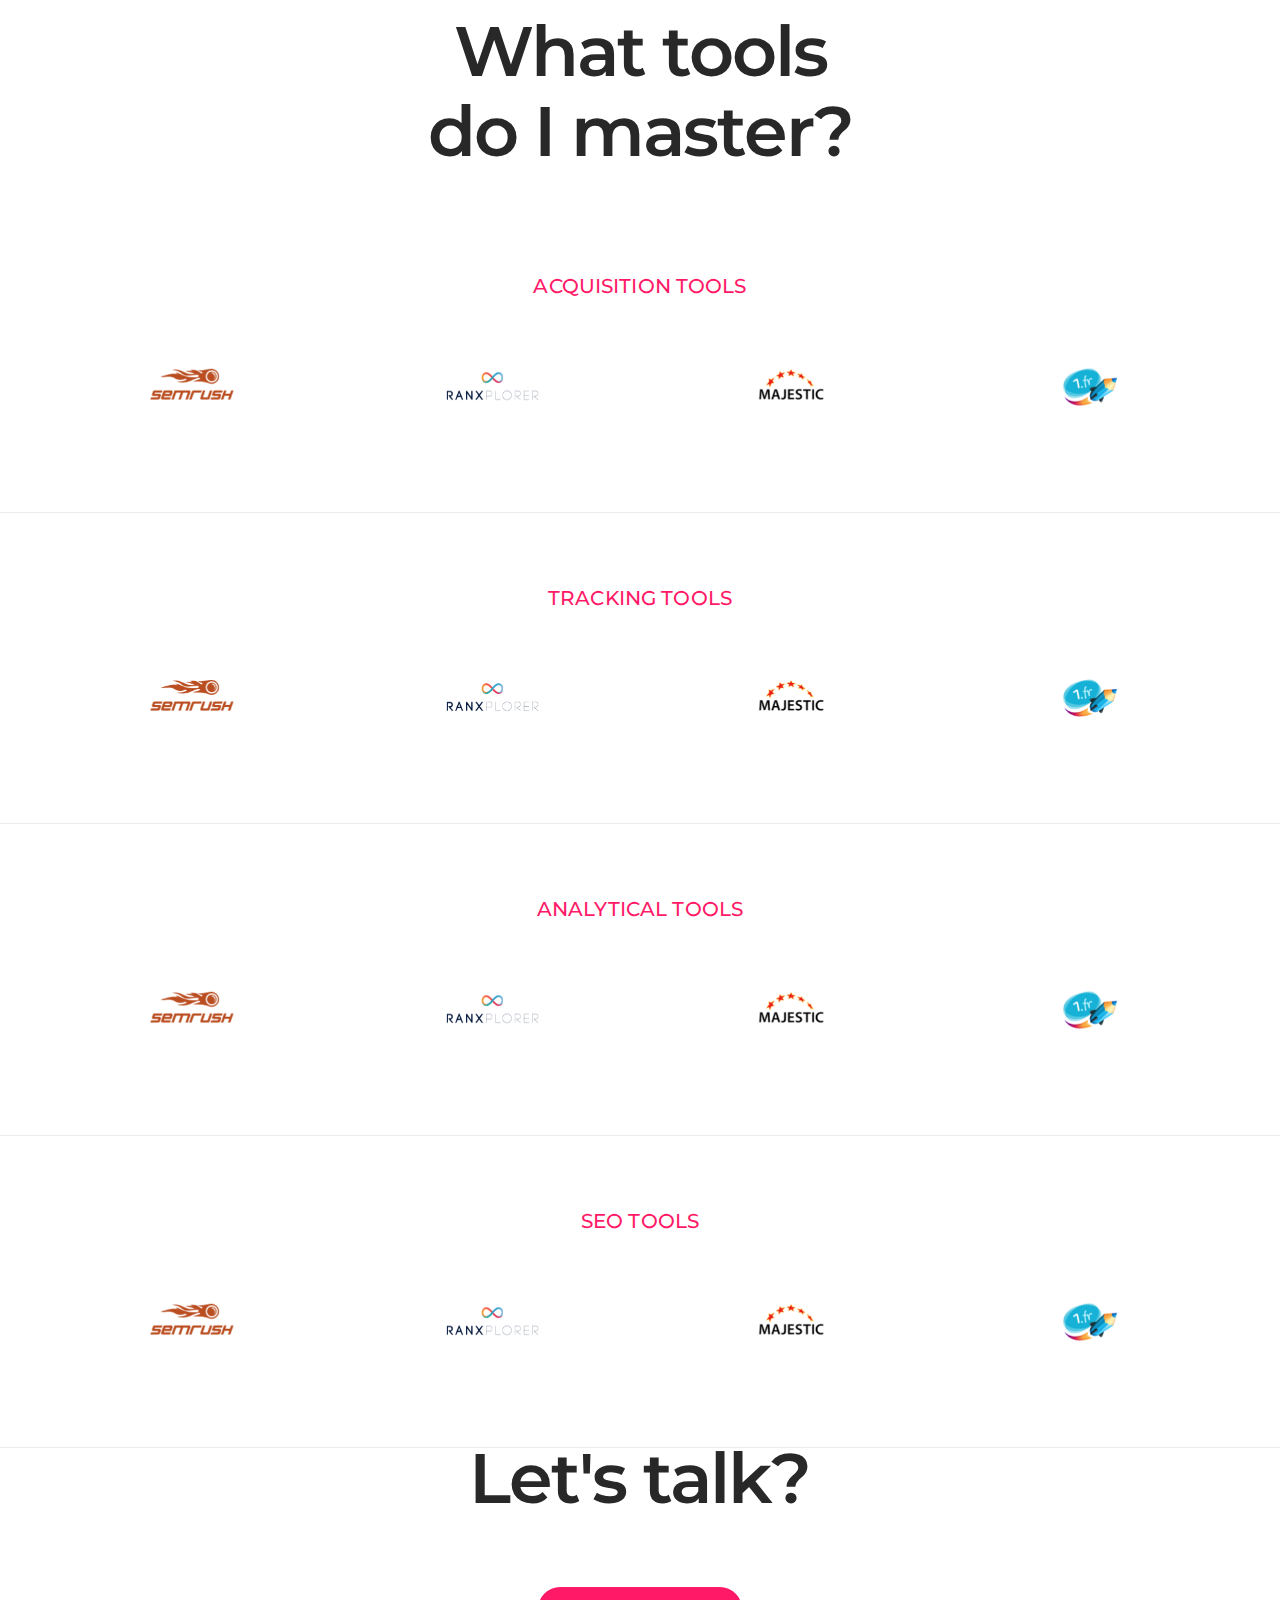
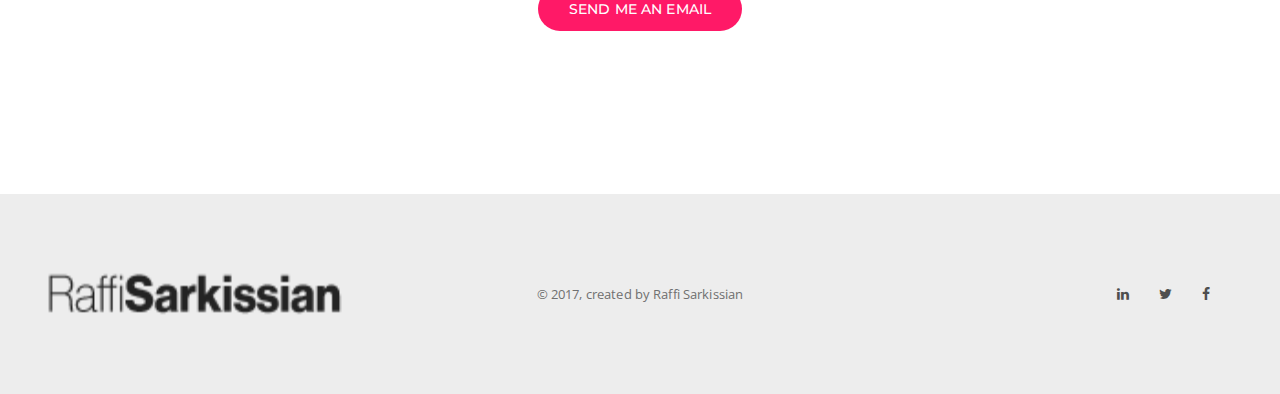
==== commit ce85d2aa: "fix responsive and experiences sections" ====
--- a/index.html
+++ b/index.html
@@ -121,14 +121,14 @@
                 <div class="row">
                     <!-- content details -->
                     <div class="col-lg-7 col-md-8 col-sm-12 col-xs-12 center-col text-center">
-                        <h2 class="alt-font text-dark-gray title-extra-large-5 md-title-extra-large-3 xs-title-extra-large-4 letter-spacing-minus-2 font-weight-600 sm-no-margin-top margin-twenty-top margin-eight-bottom sm-margin-five-bottom tz-text">Fast-paced <br>growth specialist</h2>
-                        <a class="btn-large btn-circle btn bg-fast-pink text-white margin-twenty-bottom sm-no-margin-bottom btn-circle" href="http://raffisarkissian.com/raffi-resume.pdf" target="_blank"><span class="tz-text">DOWNLOAD MY RESUME</span></a>  
+                        <h2 class="alt-font text-dark-gray title-extra-large-5 md-title-extra-large-3 xs-title-extra-large-4 letter-spacing-minus-2 font-weight-600 sm-no-margin-top margin-twenty-top margin-eight-bottom sm-margin-five-bottom tz-text">Fast-paced <br>growth specialist.</h2>
+                        <a class="btn-large btn-circle btn bg-fast-pink text-white margin-twenty-bottom sm-no-margin-bottom btn-circle" href="#2section"><span class="tz-text">CHECK MY EXPERIENCES</span></a>  
                     </div>
                     <!-- end content details -->
                 </div>
             </div>
         </section>
-        <section class="padding-110px-top padding-bottom-40px xs-no-padding-bottom xs-padding-top-60px bg-white builder-bg border-none" id="title-section14">
+        <section class="padding-110px-top padding-bottom-40px xs-no-padding-bottom xs-padding-top-60px bg-white builder-bg border-none" id="2section">
             <div class="container">
                 <!-- section title -->
                 <div class="row">
@@ -138,70 +138,131 @@
                 </div>
                 <!-- end section title -->
             </div>
+        </section>
+       <section class="padding-110px-tb title-style6 bg-white builder-bg xs-padding-top-60px xs-no-padding-bottom no-padding-top border-none" id="title-section6">
+            <div class="container">                    
+                <div class="row equalize xs-equalize-auto">
+                    <!-- section title -->
+                    <div class="col-md-6 col-sm-6 col-xs-12 xs-margin-twenty-seven-bottom display-table" style="height: 393px;">
+                        <div class="display-table-cell-vertical-middle">
+                            <!-- section title -->
+                            <h2 class="alt-font text-fast-pink text-extra-small margin-six-bottom tz-text sm-margin-ten-bottom">INVESTBOOK / FINTECH (2016 - NOW) 
+                            <br>Traffic Manager</h2>
+                            <!-- end section title -->
+                            <div class="text-medium tz-text width-90 sm-width-100"><p><strong>Bonds Crowdfunding Website for private investors &amp; SMEs</strong>
+							</p></div>
+                            <div class="text-medium tz-text width-90 sm-width-100"><p class="no-margin-bottom">- Complete SEO strategy based on "Cocon Sémantique" &amp; content<br>
+							- SEA strategy (Display, Adwords, Retargeting) with ROI analysis<br>
+							- Prototyping UX &amp; UI with invisionApp to make conversions easier<br>
+							- Social Media Content &amp; Ads to promote brand content<br>
+							- Mailing to 5.000+ investors with Mailjet, using HTML5 &amp; CSS<br>
+							- Data-Driven / ROI strategy and strong analytical background<br>
+							- Growth Hacks with special landing pages and self-made infographics for high notoriety backlinks</p></div>
+                        </div>
+                    </div>
+                    <div class="col-md-6 col-sm-6 col-xs-12 xs-margin-twenty-seven-bottom display-table" style="height: 393px;">
+                        <div class="display-table-cell-vertical-middle" style="height: 300px;">
+                            <a href="https://techcrunch.com/2018/09/24/qonto-raises-23-million-to-improve-business-banking/" target="_blank"><img src="images/qonto1.jpg" class="pictures"></a>
+                             <a href="https://www.maddyness.com/2017/01/18/fintech-peter-thiel-investit-dans-qonto/" target="_blank"><img src="images/qonto2.jpg" class="pictures"></a>
+                        </div>
+                    </div>
+                    <!-- end section title -->                  
+                    </div>
+                </div>                    
         </section>
         <section class="padding-110px-tb title-style6 bg-white builder-bg xs-padding-top-60px xs-no-padding-bottom no-padding-top border-none" id="title-section6">
             <div class="container">                    
                 <div class="row equalize xs-equalize-auto">
                     <!-- section title -->
-                    <div class="col-md-6 col-sm-6 col-xs-12 xs-margin-twenty-seven-bottom display-table">
+                    <div class="col-md-6 col-sm-6 col-xs-12 xs-margin-twenty-seven-bottom display-table" style="height: 393px;">
                         <div class="display-table-cell-vertical-middle">
                             <!-- section title -->
                             <h2 class="alt-font text-fast-pink text-extra-small margin-six-bottom tz-text sm-margin-ten-bottom">INVESTBOOK / FINTECH (2016 - NOW) 
                             <br>Traffic Manager</h2>
                             <!-- end section title -->
-                            <div class="text-medium tz-text width-90 sm-width-100"><p><strong>Bonds Crowdfunding Website for private investors & SMEs</strong>
+                            <div class="text-medium tz-text width-90 sm-width-100"><p><strong>Bonds Crowdfunding Website for private investors &amp; SMEs</strong>
 							</p></div>
-                            <div class="text-medium tz-text width-90 sm-width-100"><p class="no-margin-bottom">- Complete SEO strategy based on "Cocon Sémantique" & content<br>
+                            <div class="text-medium tz-text width-90 sm-width-100"><p class="no-margin-bottom">- Complete SEO strategy based on "Cocon Sémantique" &amp; content<br>
 							- SEA strategy (Display, Adwords, Retargeting) with ROI analysis<br>
-							- Prototyping UX & UI with invisionApp to make conversions easier<br>
-							- Social Media Content & Ads to promote brand content<br>
-							- Mailing to 5.000+ investors with Mailjet, using HTML5 & CSS<br>
+							- Prototyping UX &amp; UI with invisionApp to make conversions easier<br>
+							- Social Media Content &amp; Ads to promote brand content<br>
+							- Mailing to 5.000+ investors with Mailjet, using HTML5 &amp; CSS<br>
 							- Data-Driven / ROI strategy and strong analytical background<br>
 							- Growth Hacks with special landing pages and self-made infographics for high notoriety backlinks</p></div>
                         </div>
                     </div>
-                    <div class="col-md-6 col-sm-6 col-xs-12 xs-margin-twenty-seven-bottom display-table">
-                        <div class="display-table-cell-vertical-middle">
-                            <!-- section title -->
-                            <h2 class="alt-font text-fast-pink text-extra-small margin-six-bottom tz-text sm-margin-ten-bottom">PWYP / FINTECH (2013 - 2016)
-                            <br>Co-founder & Traffic Manager
-                            </h2>
-                            <!-- end section title -->
-                            <div class="text-medium tz-text width-90 sm-width-100"><p><strong>In store Mobile Payment & Cashback loyalty App</strong></p></div>
-                            <div class="text-medium tz-text width-90 sm-width-100"><p class="no-margin-bottom">- SEO / SEA / ASO to build a strong early adopters community (5.000+)<br>
-							- Growth Hacking using our Cashback Tool to reward customers<br>
-							- Prototyping User Experience & Conversion Funnel (invisionApp & Flinto)<br>
-							- Brand Content strategy and strong Social  Media presence<br>
-							- Social ads to promote our cashback incentives and loyalty program<br>
-							- inApp mailing using Mandrill, and weekly newsletter using Mailjet<br>
-							- Strong Analytic Background inStores and OnSite (Analytics, Cyfe, Search Console, Apple Developer Program  and Mixpanel)</p></div>
-                        </div>
-                    </div>
-                    <div class="col-md-6 col-sm-6 col-xs-12 xs-margin-twenty-seven-bottom display-table">
-                        <div class="display-table-cell-vertical-middle">
-                            <!-- section title -->
-                            <h2 class="alt-font text-fast-pink text-extra-small margin-six-bottom tz-text sm-margin-ten-bottom">GROUPE LAGARDÈRE
-                            <br>360° Communication Manager (2012 - 2013)</h2>
-                            <!-- end section title -->
-                            <div class="text-medium tz-text width-90 sm-width-100"><p><strong>360° Communication Manager to promote Lagardère Group Brands</strong></p></div>
-                            <div class="text-medium tz-text width-90 sm-width-100"><p class="no-margin-bottom">I developed a 360° Communication Strategy (Digital, Print, PR, Events) to promoto Lagardère Brands all over the country</p></div>
-                        </div>
-                    </div>
-                     <div class="col-md-6 col-sm-6 col-xs-12 xs-margin-twenty-seven-bottom display-table">
-                        <div class="display-table-cell-vertical-middle">
-                            <!-- section title -->
-                            <h2 class="alt-font text-fast-pink text-extra-small margin-six-bottom tz-text sm-margin-ten-bottom">ISEG SCHOOL - WEB MARKETING & COMMUNICATION<br>
-                            Master 2</h2>
-                            <!-- end section title -->
-                            <div class="text-medium tz-text width-90 sm-width-100"><p><strong>ISEG Lyon, Marketing & Communication School</strong></p></div>
-                            <div class="text-medium tz-text width-90 sm-width-100"><p class="no-margin-bottom">Master 2 in Communication Manager & Web Marketing, dealing with web strategies & tools </p></div>
+                    <div class="col-md-6 col-sm-6 col-xs-12 xs-margin-twenty-seven-bottom display-table" style="height: 393px;">
+                        <div class="display-table-cell-vertical-middle" style="height: 300px;">
+                            <a href="https://www.cbanque.com/actu/63257/fintech-investbook-democratise-acces-aux-obligations" target="_blank"><img src="images/investbook2.jpg" class="pictures"></a>
+                             <a href="https://www.forbes.fr/finance/vers-lavenement-du-marche-obligataire/" target="_blank"><img src="images/investbook1.jpg" class="pictures"></a>
                         </div>
                     </div>
                     <!-- end section title -->                  
                     </div>
                 </div>                    
         </section>
-       
+         <section class="padding-110px-tb title-style6 bg-white builder-bg xs-padding-top-60px xs-no-padding-bottom no-padding-top border-none" id="title-section6">
+            <div class="container">                    
+                <div class="row equalize xs-equalize-auto">
+                    <!-- section title -->
+                    <div class="col-md-6 col-sm-6 col-xs-12 xs-margin-twenty-seven-bottom display-table" style="height: 393px;">
+                        <div class="display-table-cell-vertical-middle">
+                            <!-- section title -->
+                            <h2 class="alt-font text-fast-pink text-extra-small margin-six-bottom tz-text sm-margin-ten-bottom">INVESTBOOK / FINTECH (2016 - NOW) 
+                            <br>Traffic Manager</h2>
+                            <!-- end section title -->
+                            <div class="text-medium tz-text width-90 sm-width-100"><p><strong>Bonds Crowdfunding Website for private investors &amp; SMEs</strong>
+							</p></div>
+                            <div class="text-medium tz-text width-90 sm-width-100"><p class="no-margin-bottom">- Complete SEO strategy based on "Cocon Sémantique" &amp; content<br>
+							- SEA strategy (Display, Adwords, Retargeting) with ROI analysis<br>
+							- Prototyping UX &amp; UI with invisionApp to make conversions easier<br>
+							- Social Media Content &amp; Ads to promote brand content<br>
+							- Mailing to 5.000+ investors with Mailjet, using HTML5 &amp; CSS<br>
+							- Data-Driven / ROI strategy and strong analytical background<br>
+							- Growth Hacks with special landing pages and self-made infographics for high notoriety backlinks</p></div>
+                        </div>
+                    </div>
+                    <div class="col-md-6 col-sm-6 col-xs-12 xs-margin-twenty-seven-bottom display-table" style="height: 393px;">
+                        <div class="display-table-cell-vertical-middle" style="height: 300px;">
+                            <a href="https://techcrunch.com/2018/09/24/qonto-raises-23-million-to-improve-business-banking/" target="_blank"><img src="images/pwyp1.jpg" class="pictures"></a>
+                             <a href="https://www.lasalopette.net/articles/285-bientot-vous-ne-paierez-plus-vous-pwyperez-html/" target="_blank"><img src="images/pwyp2.jpg" class="pictures"></a>
+                        </div>
+                    </div>
+                    <!-- end section title -->                  
+                    </div>
+                </div>                    
+        </section>
+         <section class="padding-110px-tb title-style6 bg-white builder-bg xs-padding-top-60px xs-no-padding-bottom no-padding-top border-none" id="title-section6">
+            <div class="container">                    
+                <div class="row equalize xs-equalize-auto">
+                    <!-- section title -->
+                    <div class="col-md-6 col-sm-6 col-xs-12 xs-margin-twenty-seven-bottom display-table" style="height: 393px;">
+                        <div class="display-table-cell-vertical-middle">
+                            <!-- section title -->
+                            <h2 class="alt-font text-fast-pink text-extra-small margin-six-bottom tz-text sm-margin-ten-bottom">INVESTBOOK / FINTECH (2016 - NOW) 
+                            <br>Traffic Manager</h2>
+                            <!-- end section title -->
+                            <div class="text-medium tz-text width-90 sm-width-100"><p><strong>Bonds Crowdfunding Website for private investors &amp; SMEs</strong>
+							</p></div>
+                            <div class="text-medium tz-text width-90 sm-width-100"><p class="no-margin-bottom">- Complete SEO strategy based on "Cocon Sémantique" &amp; content<br>
+							- SEA strategy (Display, Adwords, Retargeting) with ROI analysis<br>
+							- Prototyping UX &amp; UI with invisionApp to make conversions easier<br>
+							- Social Media Content &amp; Ads to promote brand content<br>
+							- Mailing to 5.000+ investors with Mailjet, using HTML5 &amp; CSS<br>
+							- Data-Driven / ROI strategy and strong analytical background<br>
+							- Growth Hacks with special landing pages and self-made infographics for high notoriety backlinks</p></div>
+                        </div>
+                    </div>
+                    <div class="col-md-6 col-sm-6 col-xs-12 xs-margin-twenty-seven-bottom display-table" style="height: 393px;">
+                        <div class="display-table-cell-vertical-middle" style="height: 300px;">
+                            <a href="https://techcrunch.com/2018/09/24/qonto-raises-23-million-to-improve-business-banking/" target="_blank"><img src="images/qonto1.jpg" class="pictures"></a>
+                             <a href="https://www.maddyness.com/2017/01/18/fintech-peter-thiel-investit-dans-qonto/" target="_blank"><img src="images/qonto2.jpg" class="pictures"></a>
+                        </div>
+                    </div>
+                    <!-- end section title -->                  
+                    </div>
+                </div>                    
+        </section>
         <section class="padding-110px-tb xs-padding-60px-tb cover-background tz-builder-bg-image border-none bg-img-two" id="content-section15" data-img-size="(W)1920px X (H)900px" style="background:linear-gradient(rgba(22,22,22,0), rgba(22,22,22,0)), url('images/bg-image/hero-bg40.jpg')">
             <div class="container">
                 <div class="row">
--- a/css/base.css
+++ b/css/base.css
@@ -41,7 +41,7 @@
 a { text-decoration: none; color:#4e4e4e; cursor: pointer !important; outline: 0; }
 a:hover, a:focus{ text-decoration: none;}
 a:focus {outline: none; }
-img { max-width:100%; height:auto; -webkit-backface-visibility: hidden; }
+img { max-width:100%; height: 80px; -webkit-backface-visibility: hidden; }
 p {margin:0 0 22px 0}
 video { background-size: cover; display: table-cell; vertical-align: middle; width: 100%; }
 ul, ol{ margin: 0px; }
@@ -153,6 +153,69 @@
 .letter-spacing-minus-5{ letter-spacing: -5px !important;}
 .letter-spacing-minus-6{ letter-spacing: -6px !important;}
 .no-letter-spacing { letter-spacing: 0px}
+
+.pictures {
+    height: 320px;
+    margin-right: 30px;
+    border-radius: 5px;
+    box-shadow: rgba(0,0,0,0.15) 0 10px 20px, #f5f5f5 0 0 0;
+}
+
+ @media screen and (max-width: 1200px) {
+
+  .pictures {
+    height: 280px;
+    }
+  }
+
+@media screen and (max-width: 1000px) {
+
+  .pictures {
+    height: 230px;
+    }
+  }
+
+@media screen and (max-width: 566px) {
+
+  .pictures {
+    height: 230px;
+    }
+  }
+
+.pictures:hover {
+    transform: scale(1.05);
+    transition: transform .3s;
+}
+
+@media screen and (max-width: 491px) {
+
+  .pictures {
+    height: 200px;
+      margin-right: 10px;
+      padding-top: 0px;
+    }
+  }
+
+@media screen and (max-width: 400px) {
+
+  .pictures {
+    height: 180px;
+      margin-right: 10px;
+      padding-top: 0px;
+    }
+  }
+
+@media screen and (max-width: 330px) {
+
+  .pictures {
+    height: 150px;
+      margin-right: 2px;
+      padding-top: 0px;
+    }
+  }
+
+
+
 
 /* font weight */
 .font-weight-100 { font-weight:100 !important;}
@@ -759,7 +822,7 @@
 .padding-twenty-two{ padding:11.5% !important}
 .padding-twenty-three{ padding:12% !important}
 .padding-twenty-four{ padding:12.5% !important}
-.padding-twenty-five{ padding:13% !important}
+.padding-twenty-five{ padding-left: 40px;}
 .padding-twenty-six{ padding:13.5% !important}
 .padding-twenty-seven{ padding:14% !important}
 .padding-twenty-eight{ padding:14.5% !important}
@@ -962,7 +1025,7 @@
 .padding-70px-tb{ padding-top: 70px !important; padding-bottom: 70px !important;}
 .padding-80px-tb{ padding-top: 80px !important; padding-bottom: 80px !important;}
 .padding-90px-tb{ padding-top: 90px !important; padding-bottom: 90px !important;}
-.padding-110px-tb{ padding-top: 110px !important; padding-bottom: 110px !important;}
+.padding-110px-tb{ padding-bottom: 90px !important;}
 .padding-120px-tb{ padding-top: 120px !important; padding-bottom: 120px !important;}
 .padding-130px-tb{ padding-top: 130px !important; padding-bottom: 130px !important;}
 .padding-140px-tb{ padding-top: 140px !important; padding-bottom: 140px !important;}
--- a/css/responsive.css
+++ b/css/responsive.css
@@ -1148,7 +1148,7 @@
 
     /* section height  */
     .sm-one-second-screen {height: 450px;}
-    .sm-one-third-screen {height: 200px;}
+    .sm-one-third-screen {height: 400px;}
     .sm-one-fourth-screen {height: 600px;}
     .sm-one-fifth-screen {height: 650px;}
     .sm-one-sixth-screen {height: 750px;}
@@ -1520,48 +1520,6 @@
     .xs-no-margin-right{ margin-right:0 !important}    
     .xs-margin-lr-auto {margin-left:auto !important; margin-right:auto !important}
 
-    /* margin-bottom */
-    .xs-margin-one-half-bottom{margin-bottom: 0.5% !important}
-    .xs-margin-one-bottom{margin-bottom:1% !important}
-    .xs-margin-two-bottom{margin-bottom:1.5% !important}
-    .xs-margin-three-bottom{margin-bottom:2% !important}
-    .xs-margin-four-bottom{margin-bottom:2.5% !important}
-    .xs-margin-five-bottom{margin-bottom:3% !important}
-    .xs-margin-six-bottom{margin-bottom:3.5% !important}
-    .xs-margin-seven-bottom{margin-bottom:4% !important}
-    .xs-margin-eight-bottom {margin-bottom:4.5% !important}
-    .xs-margin-nine-bottom{margin-bottom:5% !important}
-    .xs-margin-ten-bottom{margin-bottom:5.5% !important}
-    .xs-margin-eleven-bottom{margin-bottom:6% !important}
-    .xs-margin-twelve-bottom{margin-bottom:6.5% !important}
-    .xs-margin-thirteen-bottom{margin-bottom:7% !important}
-    .xs-margin-fourteen-bottom{margin-bottom:7.5% !important}
-    .xs-margin-fifteen-bottom{margin-bottom:8% !important}
-    .xs-margin-sixteen-bottom{margin-bottom:8.5% !important}
-    .xs-margin-seventeen-bottom{margin-bottom:9% !important}
-    .xs-margin-eighteen-bottom{margin-bottom:9.5% !important}
-    .xs-margin-nineteen-bottom{margin-bottom:10% !important}
-    .xs-margin-twenty-bottom{margin-bottom:10.5% !important}
-    .xs-margin-twenty-one-bottom{margin-bottom:11% !important}
-    .xs-margin-twenty-two-bottom{margin-bottom:11.5% !important}
-    .xs-margin-twenty-three-bottom{margin-bottom:12% !important}
-    .xs-margin-twenty-four-bottom{margin-bottom:12.5% !important}
-    .xs-margin-twenty-five-bottom{margin-bottom:13% !important}
-    .xs-margin-twenty-six-bottom{margin-bottom:13.5% !important}
-    .xs-margin-twenty-seven-bottom{margin-bottom:14% !important}
-    .xs-margin-twenty-eight-bottom{margin-bottom:14.5% !important}
-    .xs-margin-twenty-nine-bottom{margin-bottom:15% !important}
-    .xs-margin-thirty-bottom{margin-bottom:15.5% !important}
-    .xs-margin-thirty-one-bottom{margin-bottom:16% !important}
-    .xs-margin-thirty-two-bottom{margin-bottom:16.5% !important}
-    .xs-margin-thirty-three-bottom{margin-bottom:17% !important}
-    .xs-margin-thirty-four-bottom{margin-bottom:17.5% !important}
-    .xs-margin-thirty-five-bottom{margin-bottom:18% !important}
-    .xs-margin-bottom-5px{ margin-bottom:5px !important}
-    .xs-margin-bottom-10px{ margin-bottom:10px !important}
-    .xs-margin-bottom-15px{ margin-bottom:15px !important}
-    .xs-margin-bottom-20px{ margin-bottom:20px !important}
-
     /* margin-top */
     .xs-margin-one-half-top{margin-top: 0.5% !important}
     .xs-margin-one-top{margin-top:1% !important}
@@ -1878,7 +1836,7 @@
     .xs-padding-top-40px{ padding-top:40px !important;}
     .xs-padding-top-45px{ padding-top:45px !important;}
     .xs-padding-top-50px{ padding-top:50px !important;}
-    .xs-padding-top-60px{ padding-top:60px !important;}
+    .xs-padding-top-60px{ padding-top:60px !important; padding-left: 30px; padding-right: 50px;}
     .xs-padding-bottom-5px{ padding-bottom:5px !important;}
     .xs-padding-bottom-10px{ padding-bottom:10px !important;}
     .xs-padding-bottom-15px{ padding-bottom:15px !important;}
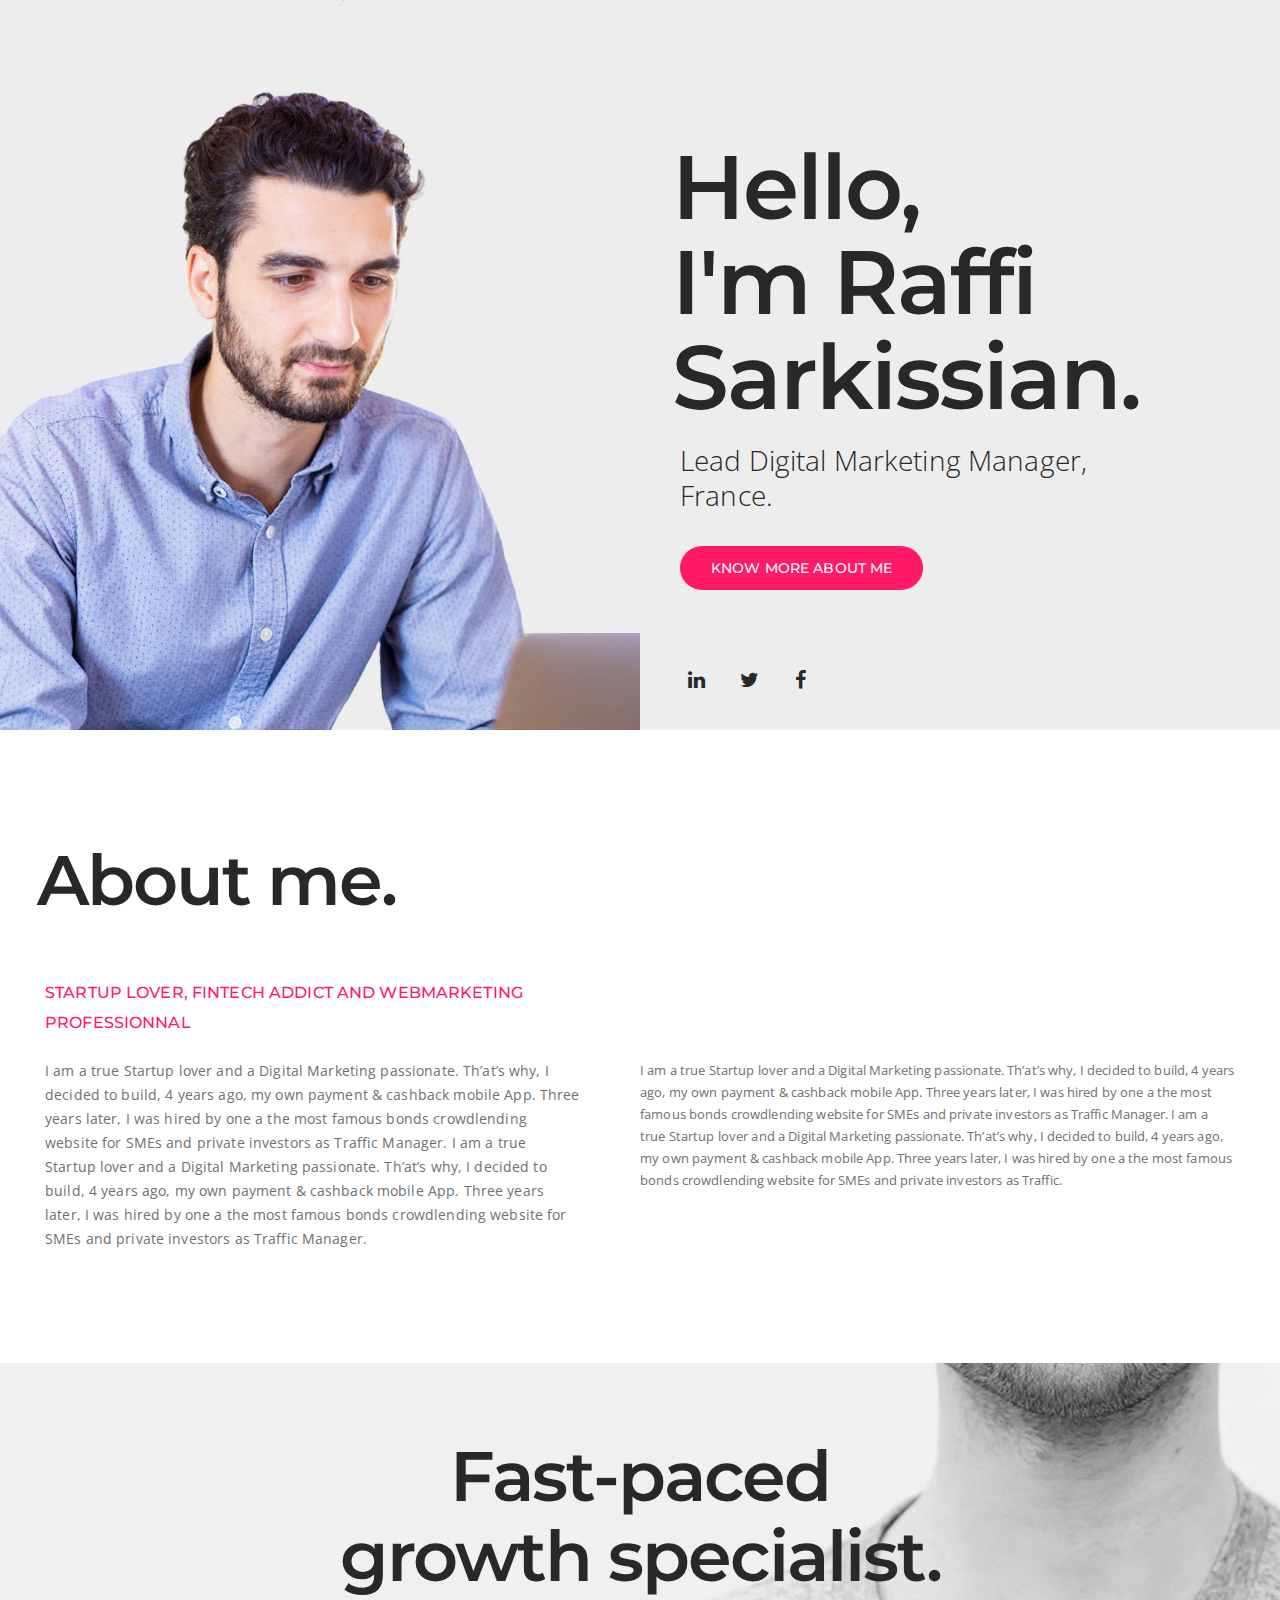
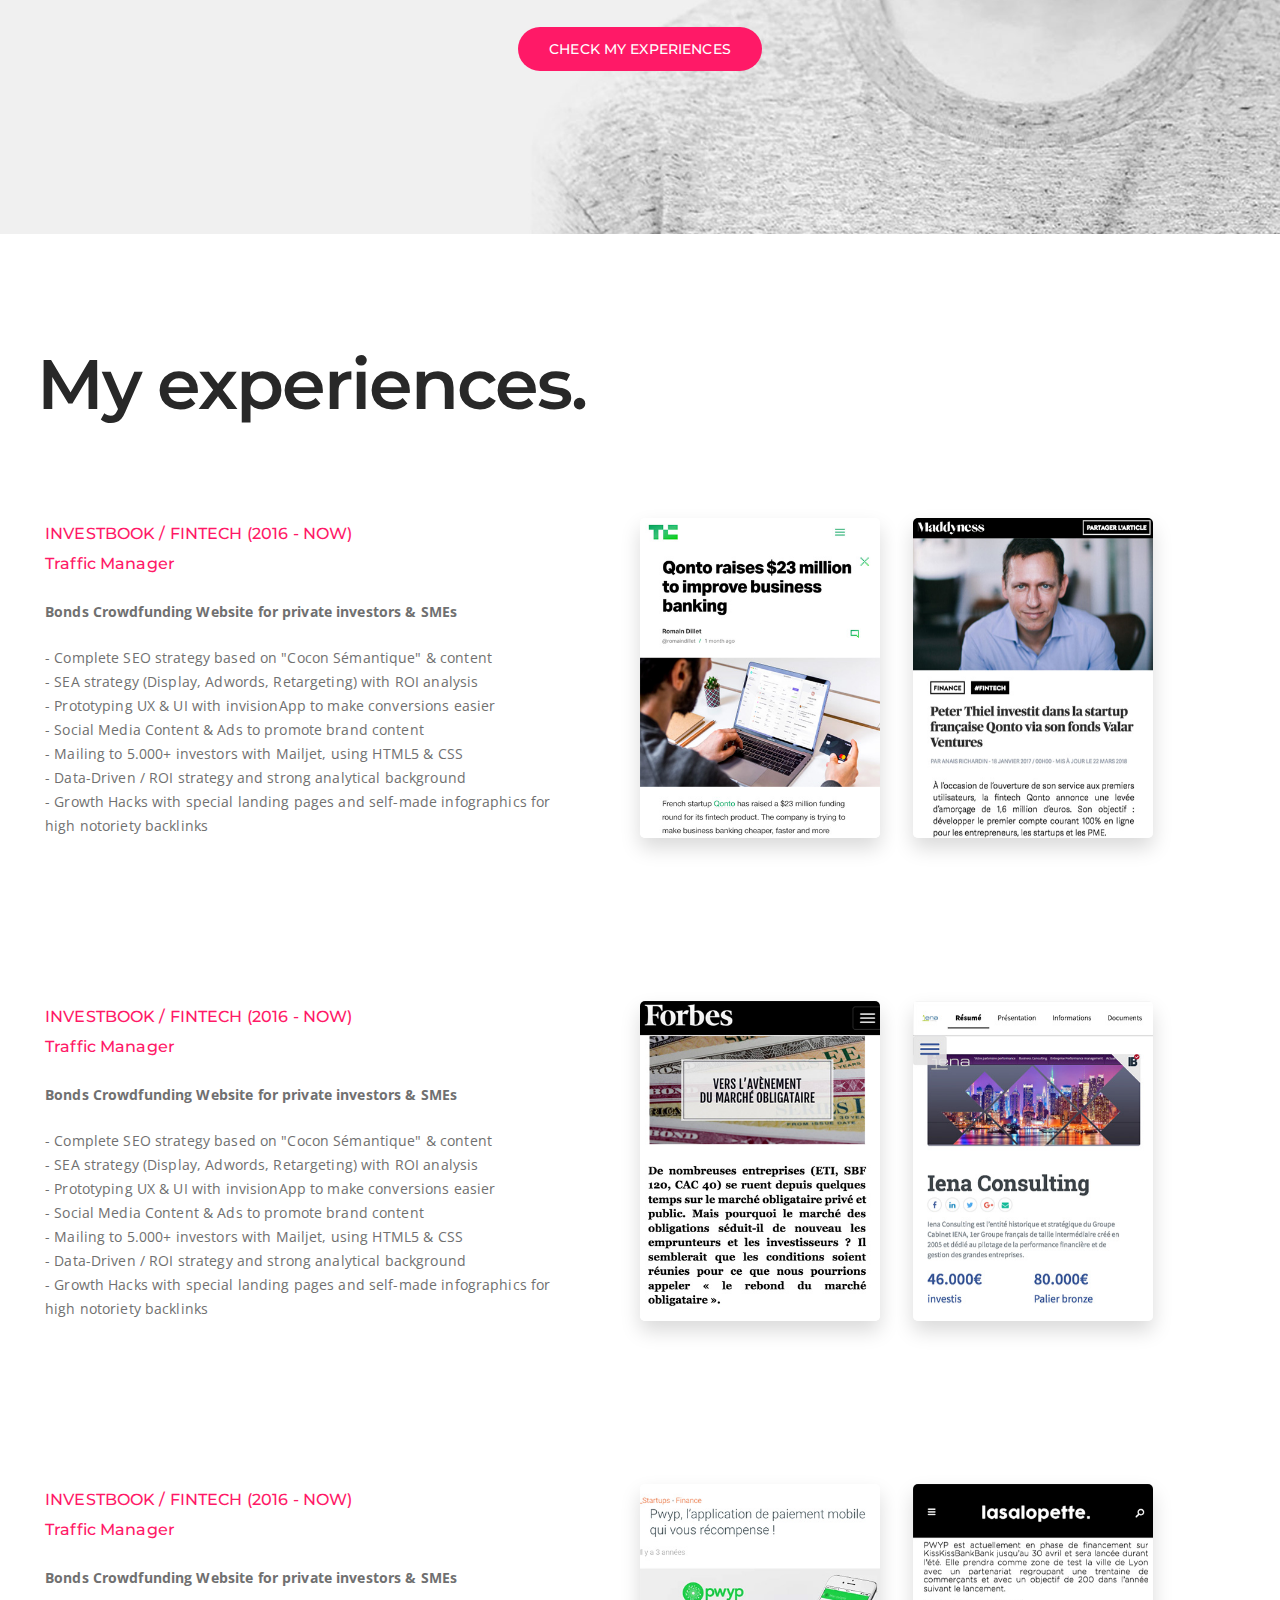
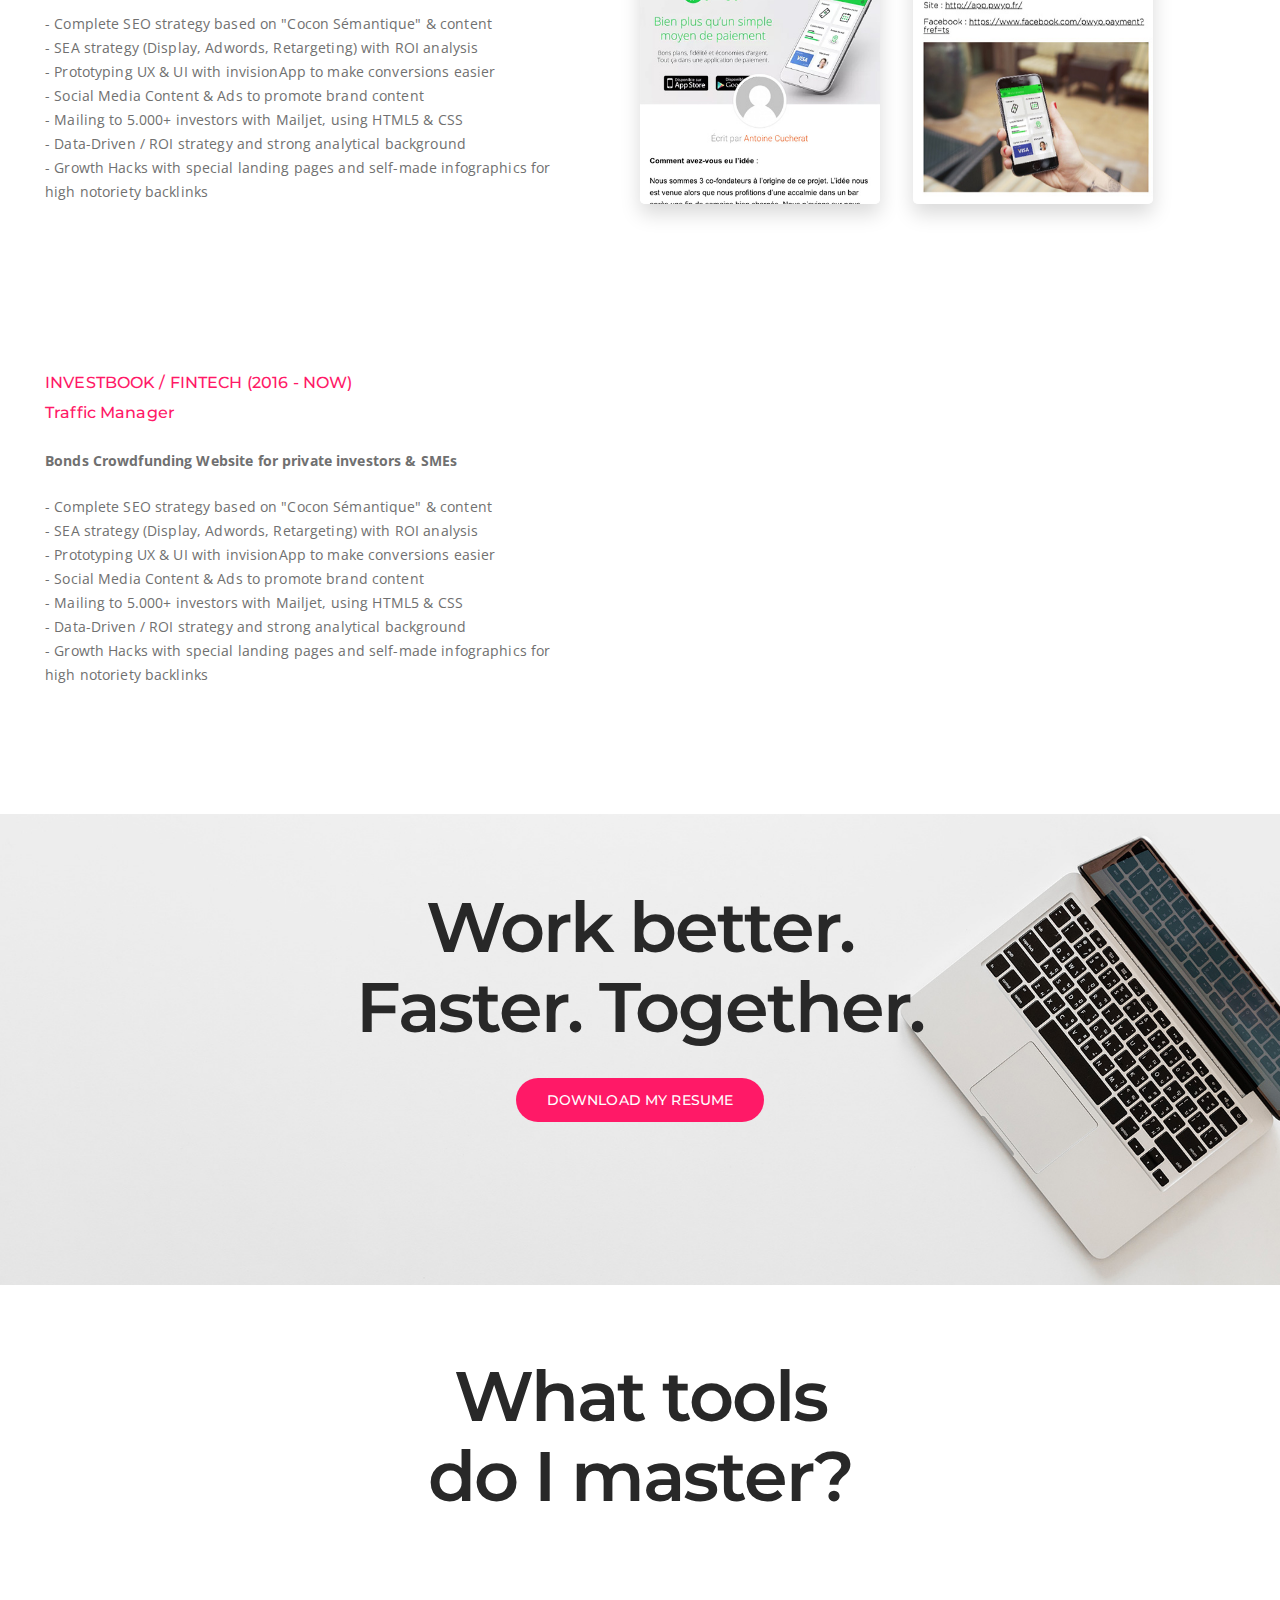
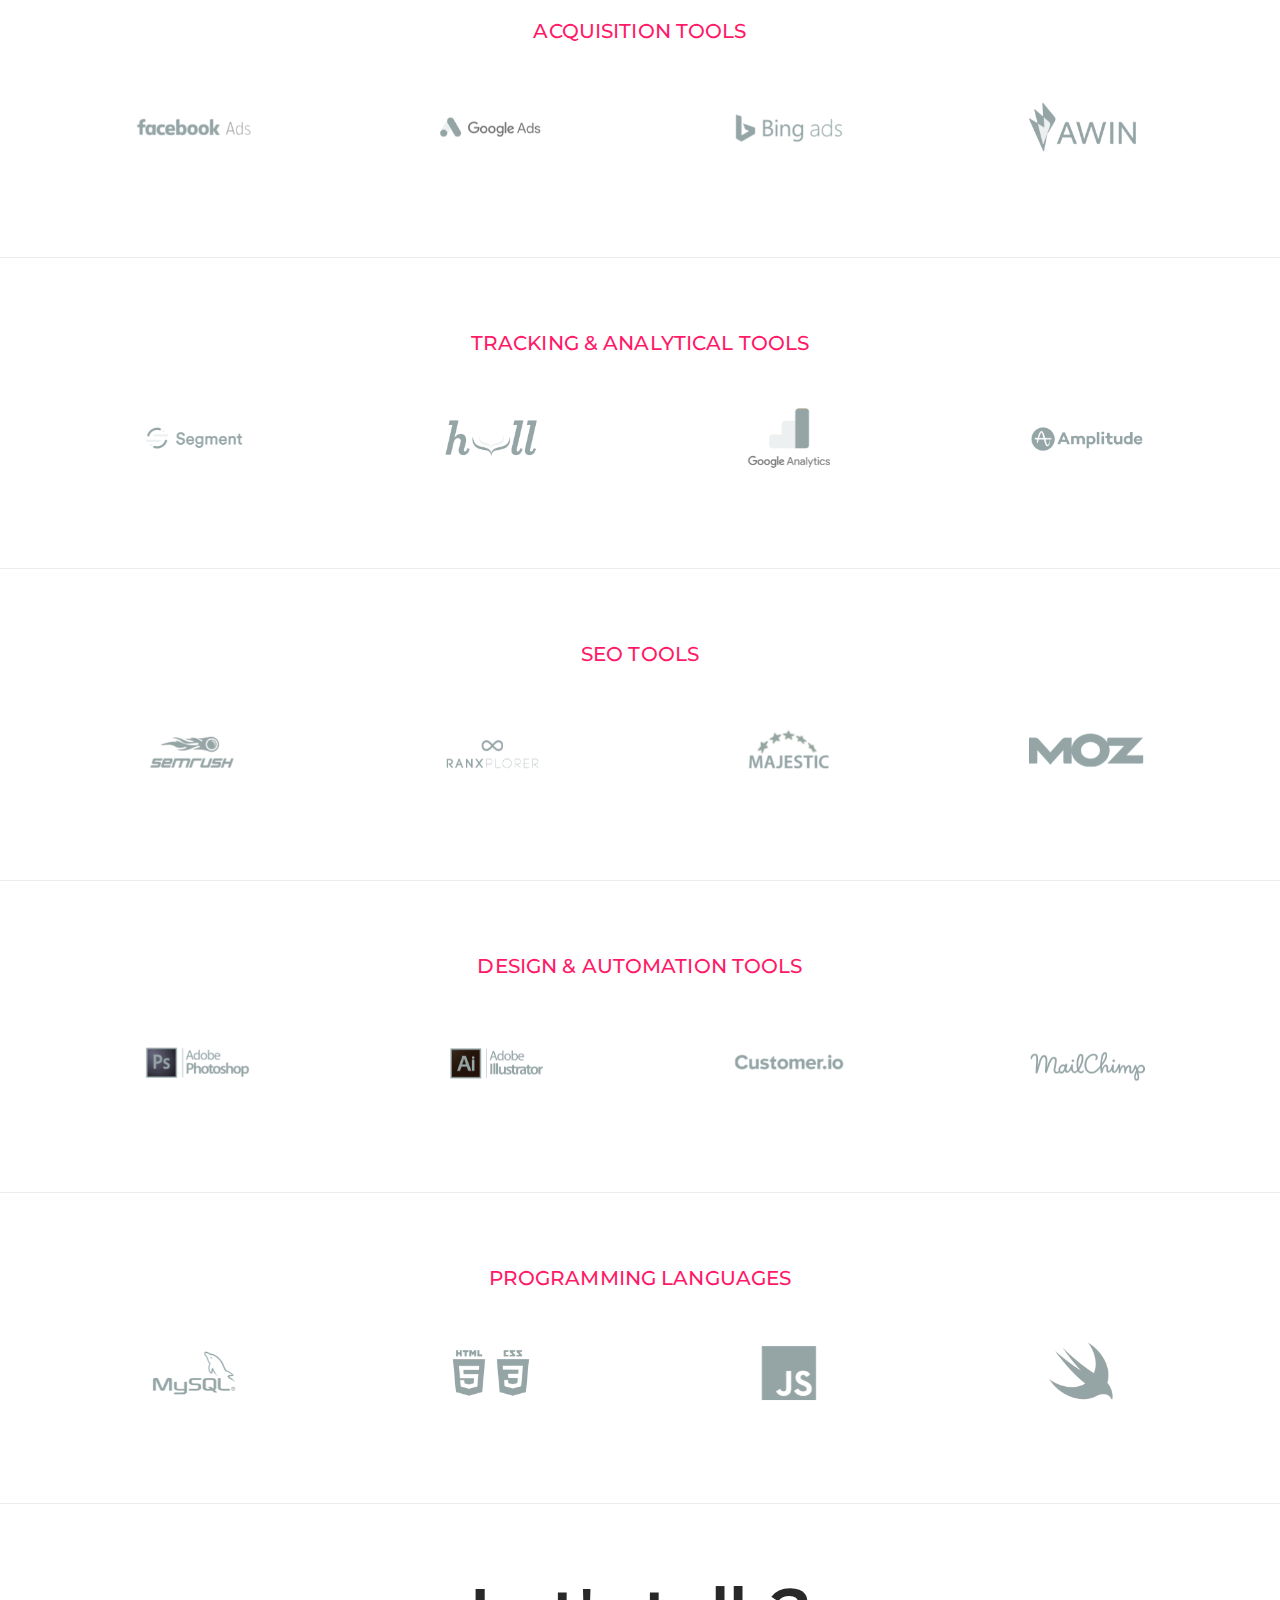
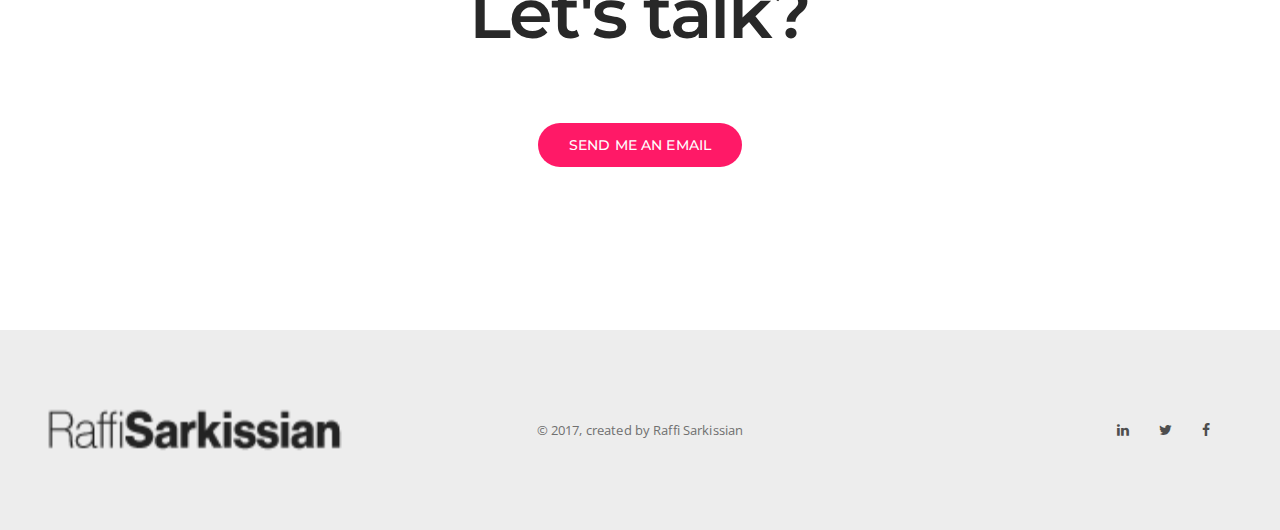
==== commit f49724cd: "add logo" ====
--- a/index.html
+++ b/index.html
@@ -193,8 +193,8 @@
                     </div>
                     <div class="col-md-6 col-sm-6 col-xs-12 xs-margin-twenty-seven-bottom display-table" style="height: 393px;">
                         <div class="display-table-cell-vertical-middle" style="height: 300px;">
-                            <a href="https://www.cbanque.com/actu/63257/fintech-investbook-democratise-acces-aux-obligations" target="_blank"><img src="images/investbook2.jpg" class="pictures"></a>
-                             <a href="https://www.forbes.fr/finance/vers-lavenement-du-marche-obligataire/" target="_blank"><img src="images/investbook1.jpg" class="pictures"></a>
+                            <a href="https://www.forbes.fr/finance/vers-lavenement-du-marche-obligataire/" target="_blank"><img src="images/investbook2.jpg" class="pictures"></a>
+                             <a href="https://www.cbanque.com/actu/63257/fintech-investbook-democratise-acces-aux-obligations" target="_blank"><img src="images/investbook1.jpg" class="pictures"></a>
                         </div>
                     </div>
                     <!-- end section title -->                  
@@ -252,18 +252,11 @@
 							- Data-Driven / ROI strategy and strong analytical background<br>
 							- Growth Hacks with special landing pages and self-made infographics for high notoriety backlinks</p></div>
                         </div>
-                    </div>
-                    <div class="col-md-6 col-sm-6 col-xs-12 xs-margin-twenty-seven-bottom display-table" style="height: 393px;">
-                        <div class="display-table-cell-vertical-middle" style="height: 300px;">
-                            <a href="https://techcrunch.com/2018/09/24/qonto-raises-23-million-to-improve-business-banking/" target="_blank"><img src="images/qonto1.jpg" class="pictures"></a>
-                             <a href="https://www.maddyness.com/2017/01/18/fintech-peter-thiel-investit-dans-qonto/" target="_blank"><img src="images/qonto2.jpg" class="pictures"></a>
-                        </div>
-                    </div>
-                    <!-- end section title -->                  
+                    </div>                 
                     </div>
                 </div>                    
         </section>
-        <section class="padding-110px-tb xs-padding-60px-tb cover-background tz-builder-bg-image border-none bg-img-two" id="content-section15" data-img-size="(W)1920px X (H)900px" style="background:linear-gradient(rgba(22,22,22,0), rgba(22,22,22,0)), url('images/bg-image/hero-bg40.jpg')">
+        <section class="padding-110px-tb xs-padding-60px-tb cover-background tz-builder-bg-image border-none bg-img-two" id="content-section15" data-img-size="(W)1920px X (H)900px" style="background:linear-gradient(rgba(22,22,22,0), rgba(22,22,22,0)), url('images/bg-image/computer.jpg')">
             <div class="container">
                 <div class="row">
                     <!-- content details -->
@@ -284,16 +277,16 @@
                 <div class="row">
                     <!-- clients logo -->
                     <div class="col-md-3 col-sm-6 col-xs-12">
-                        <div class="client-logo-outer"><div class="client-logo-inner"><img src="images/clients-13.png" data-img-size="(W)800px X (H)500px" alt=""/></div></div>
-                    </div>
-                    <div class="col-md-3 col-sm-6 col-xs-12">
-                        <div class="client-logo-outer"><div class="client-logo-inner"><img src="images/clients-14.png" data-img-size="(W)800px X (H)500px" alt=""/></div></div>
-                    </div>
-                    <div class="col-md-3 col-sm-6 col-xs-12">
-                        <div class="client-logo-outer"><div class="client-logo-inner"><img src="images/clients-15.png" data-img-size="(W)800px X (H)500px" alt=""/></div></div>
-                    </div>
-                    <div class="col-md-3 col-sm-6 col-xs-12">
-                        <div class="client-logo-outer"><div class="client-logo-inner"><img src="images/clients-16.png" data-img-size="(W)800px X (H)500px" alt=""/></div></div>
+                        <div class="client-logo-outer"><div class="client-logo-inner"><img src="images/facebook.png" data-img-size="(W)800px X (H)500px" alt=""/></div></div>
+                    </div>
+                    <div class="col-md-3 col-sm-6 col-xs-12">
+                        <div class="client-logo-outer"><div class="client-logo-inner"><img src="images/google.png" data-img-size="(W)800px X (H)500px" alt=""/></div></div>
+                    </div>
+                    <div class="col-md-3 col-sm-6 col-xs-12">
+                        <div class="client-logo-outer"><div class="client-logo-inner"><img src="images/bing.png" data-img-size="(W)800px X (H)500px" alt=""/></div></div>
+                    </div>
+                    <div class="col-md-3 col-sm-6 col-xs-12">
+                        <div class="client-logo-outer"><div class="client-logo-inner"><img src="images/awin.png" data-img-size="(W)800px X (H)500px" alt=""/></div></div>
                     </div>
                      
                     <!-- end clients logo -->
@@ -302,20 +295,20 @@
         </section>
         <section id="clients-section4" class="padding-110px-tb bg-white builder-bg clients-section4 xs-padding-60px-tb">
             <div class="container">
-                <h2 data-brackets-id="6276" class="toolz">TRACKING TOOLS</h2>
+                <h2 data-brackets-id="6276" class="toolz">TRACKING & ANALYTICAL TOOLS</h2>
                 <div class="row">
                     <!-- clients logo -->
                     <div class="col-md-3 col-sm-6 col-xs-12">
-                        <div class="client-logo-outer"><div class="client-logo-inner"><img src="images/clients-13.png" data-img-size="(W)800px X (H)500px" alt=""/></div></div>
-                    </div>
-                    <div class="col-md-3 col-sm-6 col-xs-12">
-                        <div class="client-logo-outer"><div class="client-logo-inner"><img src="images/clients-14.png" data-img-size="(W)800px X (H)500px" alt=""/></div></div>
-                    </div>
-                    <div class="col-md-3 col-sm-6 col-xs-12">
-                        <div class="client-logo-outer"><div class="client-logo-inner"><img src="images/clients-15.png" data-img-size="(W)800px X (H)500px" alt=""/></div></div>
-                    </div>
-                    <div class="col-md-3 col-sm-6 col-xs-12">
-                        <div class="client-logo-outer"><div class="client-logo-inner"><img src="images/clients-16.png" data-img-size="(W)800px X (H)500px" alt=""/></div></div>
+                        <div class="client-logo-outer"><div class="client-logo-inner"><img src="images/segment.png" data-img-size="(W)800px X (H)500px" alt=""/></div></div>
+                    </div>
+                    <div class="col-md-3 col-sm-6 col-xs-12">
+                        <div class="client-logo-outer"><div class="client-logo-inner"><img src="images/hull.png" data-img-size="(W)800px X (H)500px" alt=""/></div></div>
+                    </div>
+                    <div class="col-md-3 col-sm-6 col-xs-12">
+                        <div class="client-logo-outer"><div class="client-logo-inner"><img src="images/analytics.png" data-img-size="(W)800px X (H)500px" alt=""/></div></div>
+                    </div>
+                    <div class="col-md-3 col-sm-6 col-xs-12">
+                        <div class="client-logo-outer"><div class="client-logo-inner"><img src="images/amplitude.png" data-img-size="(W)800px X (H)500px" alt=""/></div></div>
                     </div>
                      
                     <!-- end clients logo -->
@@ -324,7 +317,7 @@
         </section>
         <section id="clients-section4" class="padding-110px-tb bg-white builder-bg clients-section4 xs-padding-60px-tb">
             <div class="container">
-                <h2 data-brackets-id="6276" class="toolz">ANALYTICAL TOOLS</h2>
+                <h2 data-brackets-id="6276" class="toolz">SEO TOOLS</h2>
                 <div class="row">
                     <!-- clients logo -->
                     <div class="col-md-3 col-sm-6 col-xs-12">
@@ -334,10 +327,10 @@
                         <div class="client-logo-outer"><div class="client-logo-inner"><img src="images/clients-14.png" data-img-size="(W)800px X (H)500px" alt=""/></div></div>
                     </div>
                     <div class="col-md-3 col-sm-6 col-xs-12">
-                        <div class="client-logo-outer"><div class="client-logo-inner"><img src="images/clients-15.png" data-img-size="(W)800px X (H)500px" alt=""/></div></div>
-                    </div>
-                    <div class="col-md-3 col-sm-6 col-xs-12">
-                        <div class="client-logo-outer"><div class="client-logo-inner"><img src="images/clients-16.png" data-img-size="(W)800px X (H)500px" alt=""/></div></div>
+                        <div class="client-logo-outer"><div class="client-logo-inner"><img src="images/majestic.png" data-img-size="(W)800px X (H)500px" alt=""/></div></div>
+                    </div>
+                    <div class="col-md-3 col-sm-6 col-xs-12">
+                        <div class="client-logo-outer"><div class="client-logo-inner"><img src="images/moz.png" data-img-size="(W)800px X (H)500px" alt=""/></div></div>
                     </div>
                      
                     <!-- end clients logo -->
@@ -346,20 +339,42 @@
         </section>
         <section id="clients-section4" class="padding-110px-tb bg-white builder-bg clients-section4 xs-padding-60px-tb">
             <div class="container">
-                <h2 data-brackets-id="6276" class="toolz">SEO TOOLS</h2>
+                <h2 data-brackets-id="6276" class="toolz">DESIGN & AUTOMATION TOOLS</h2>
                 <div class="row">
                     <!-- clients logo -->
                     <div class="col-md-3 col-sm-6 col-xs-12">
-                        <div class="client-logo-outer"><div class="client-logo-inner"><img src="images/clients-13.png" data-img-size="(W)800px X (H)500px" alt=""/></div></div>
-                    </div>
-                    <div class="col-md-3 col-sm-6 col-xs-12">
-                        <div class="client-logo-outer"><div class="client-logo-inner"><img src="images/clients-14.png" data-img-size="(W)800px X (H)500px" alt=""/></div></div>
-                    </div>
-                    <div class="col-md-3 col-sm-6 col-xs-12">
-                        <div class="client-logo-outer"><div class="client-logo-inner"><img src="images/clients-15.png" data-img-size="(W)800px X (H)500px" alt=""/></div></div>
-                    </div>
-                    <div class="col-md-3 col-sm-6 col-xs-12">
-                        <div class="client-logo-outer"><div class="client-logo-inner"><img src="images/clients-16.png" data-img-size="(W)800px X (H)500px" alt=""/></div></div>
+                        <div class="client-logo-outer"><div class="client-logo-inner"><img src="images/photoshop.png" data-img-size="(W)800px X (H)500px" alt=""/></div></div>
+                    </div>
+                    <div class="col-md-3 col-sm-6 col-xs-12">
+                        <div class="client-logo-outer"><div class="client-logo-inner"><img src="images/illustrator.png" data-img-size="(W)800px X (H)500px" alt=""/></div></div>
+                    </div>
+                    <div class="col-md-3 col-sm-6 col-xs-12">
+                        <div class="client-logo-outer"><div class="client-logo-inner"><img src="images/customer.png" data-img-size="(W)800px X (H)500px" alt=""/></div></div>
+                    </div>
+                    <div class="col-md-3 col-sm-6 col-xs-12">
+                        <div class="client-logo-outer"><div class="client-logo-inner"><img src="images/mailchimp.png" data-img-size="(W)800px X (H)500px" alt=""/></div></div>
+                    </div>
+                     
+                    <!-- end clients logo -->
+                </div>
+            </div>
+        </section>
+        <section id="clients-section4" class="padding-110px-tb bg-white builder-bg clients-section4 xs-padding-60px-tb">
+            <div class="container">
+                <h2 data-brackets-id="6276" class="toolz">PROGRAMMING LANGUAGES</h2>
+                <div class="row">
+                    <!-- clients logo -->
+                    <div class="col-md-3 col-sm-6 col-xs-12">
+                        <div class="client-logo-outer"><div class="client-logo-inner"><img src="images/sql.png" data-img-size="(W)800px X (H)500px" alt=""/></div></div>
+                    </div>
+                    <div class="col-md-3 col-sm-6 col-xs-12">
+                        <div class="client-logo-outer"><div class="client-logo-inner"><img src="images/html-css.png" data-img-size="(W)800px X (H)500px" alt=""/></div></div>
+                    </div>
+                    <div class="col-md-3 col-sm-6 col-xs-12">
+                        <div class="client-logo-outer"><div class="client-logo-inner"><img src="images/javascript.png" data-img-size="(W)800px X (H)500px" alt=""/></div></div>
+                    </div>
+                    <div class="col-md-3 col-sm-6 col-xs-12">
+                        <div class="client-logo-outer"><div class="client-logo-inner"><img src="images/swift.png" data-img-size="(W)800px X (H)500px" alt=""/></div></div>
                     </div>
                      
                     <!-- end clients logo -->
--- a/css/base.css
+++ b/css/base.css
@@ -636,7 +636,7 @@
 .margin-sixteen-bottom{margin-bottom:8.5% !important}
 .margin-seventeen-bottom{margin-bottom:9% !important}
 .margin-eighteen-bottom{margin-bottom:9.5% !important}
-.margin-nineteen-bottom{margin-bottom:10% !important}
+.margin-nineteen-bottom{margin-bottom:10% !important; margin-top: 10% !important}
 .margin-twenty-bottom{margin-bottom:10.5% !important}
 .margin-twenty-one-bottom{margin-bottom:11% !important}
 .margin-twenty-two-bottom{margin-bottom:11.5% !important}
@@ -720,7 +720,7 @@
 .margin-nineteen-left {margin-left:10% !important}
 .margin-twenty-left{margin-left:10.5% !important}
 .margin-twenty-one-left{margin-left:11% !important}
-.margin-twenty-two-left{margin-left:11.5% !important}
+.margin-twenty-two-left{margin-left:5% !important}
 .margin-twenty-three-left{margin-left:12% !important}
 .margin-twenty-four-left{margin-left:12.5% !important}
 .margin-twenty-five-left{margin-left:13% !important}
@@ -1205,7 +1205,7 @@
 .one-third-screen {height: 700px;}
 .one-fourth-screen {height: 800px;}
 .one-fifth-screen {height: 900px;}
-.one-sixth-screen {height: 985px;}
+.one-sixth-screen {height: 730px;}
 
 /* round image  */
 .img-round{ width: 250px; border-radius: 50%; overflow: hidden;}
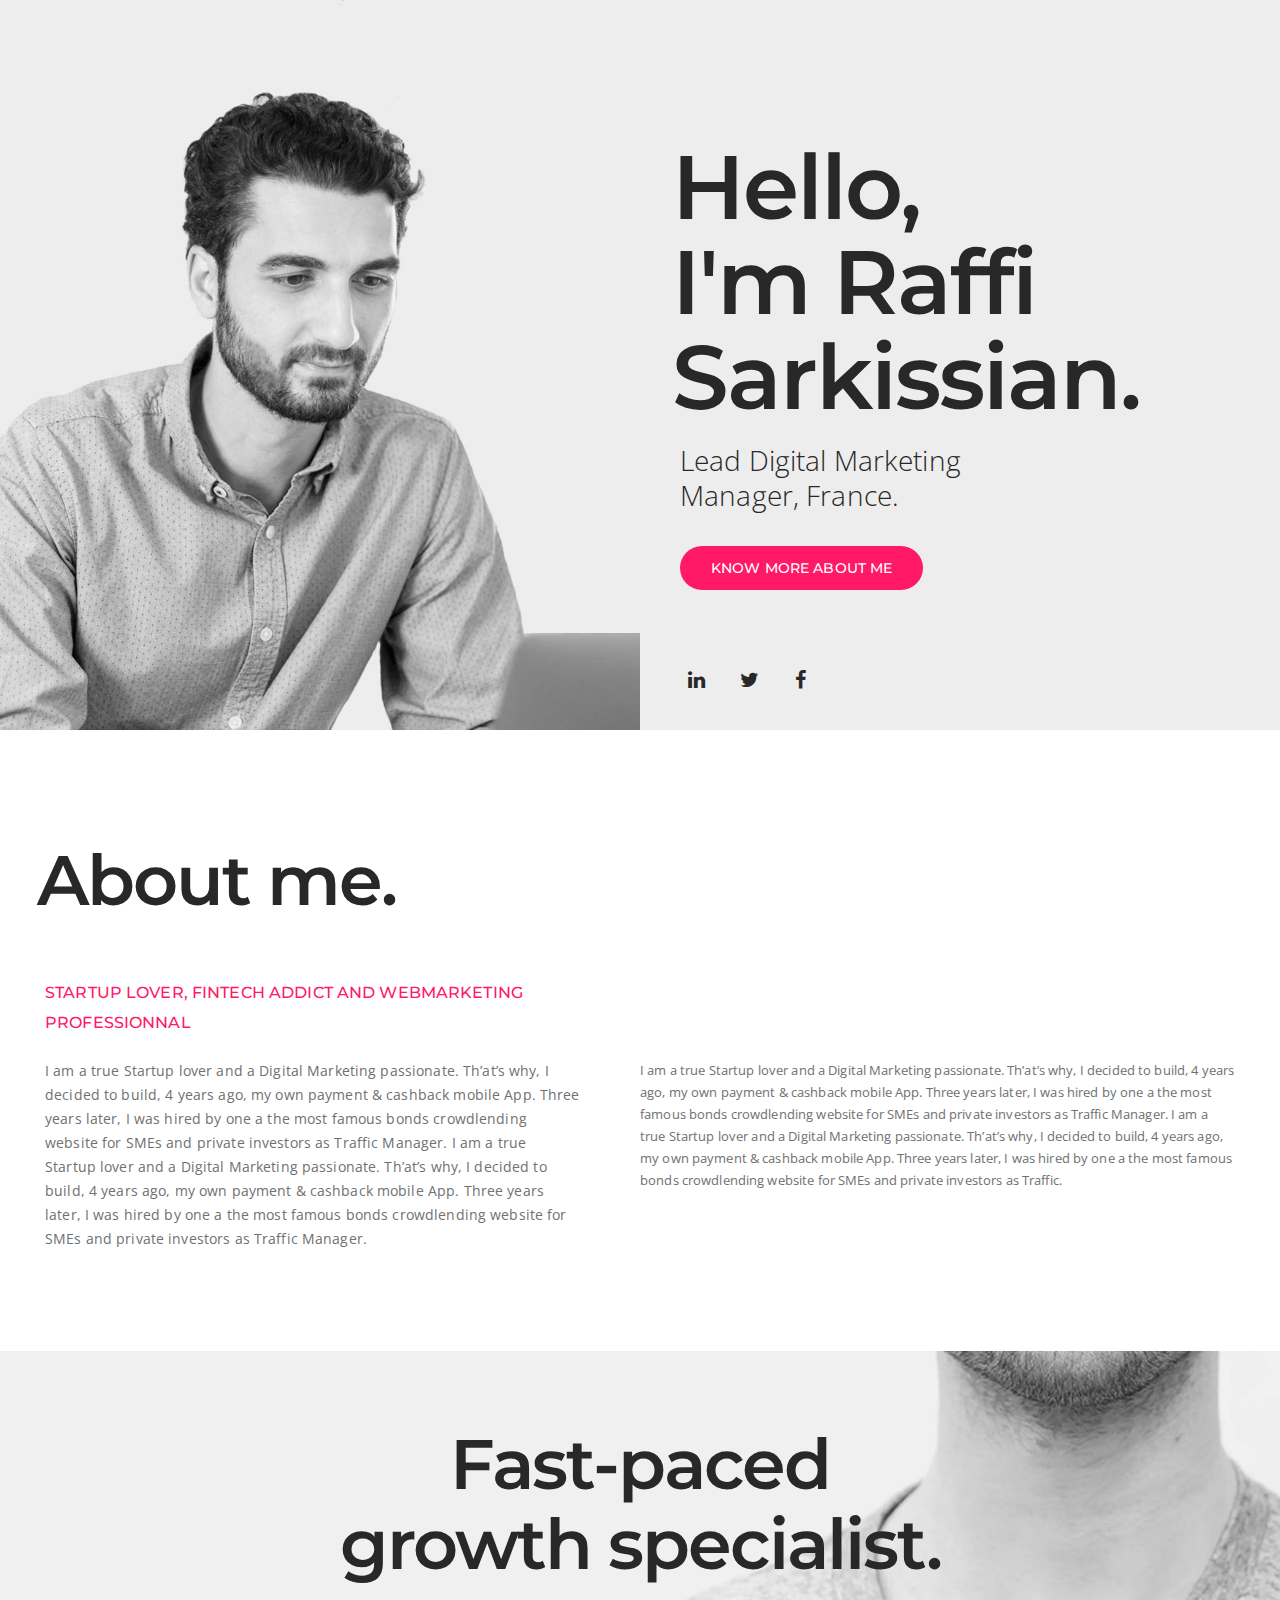
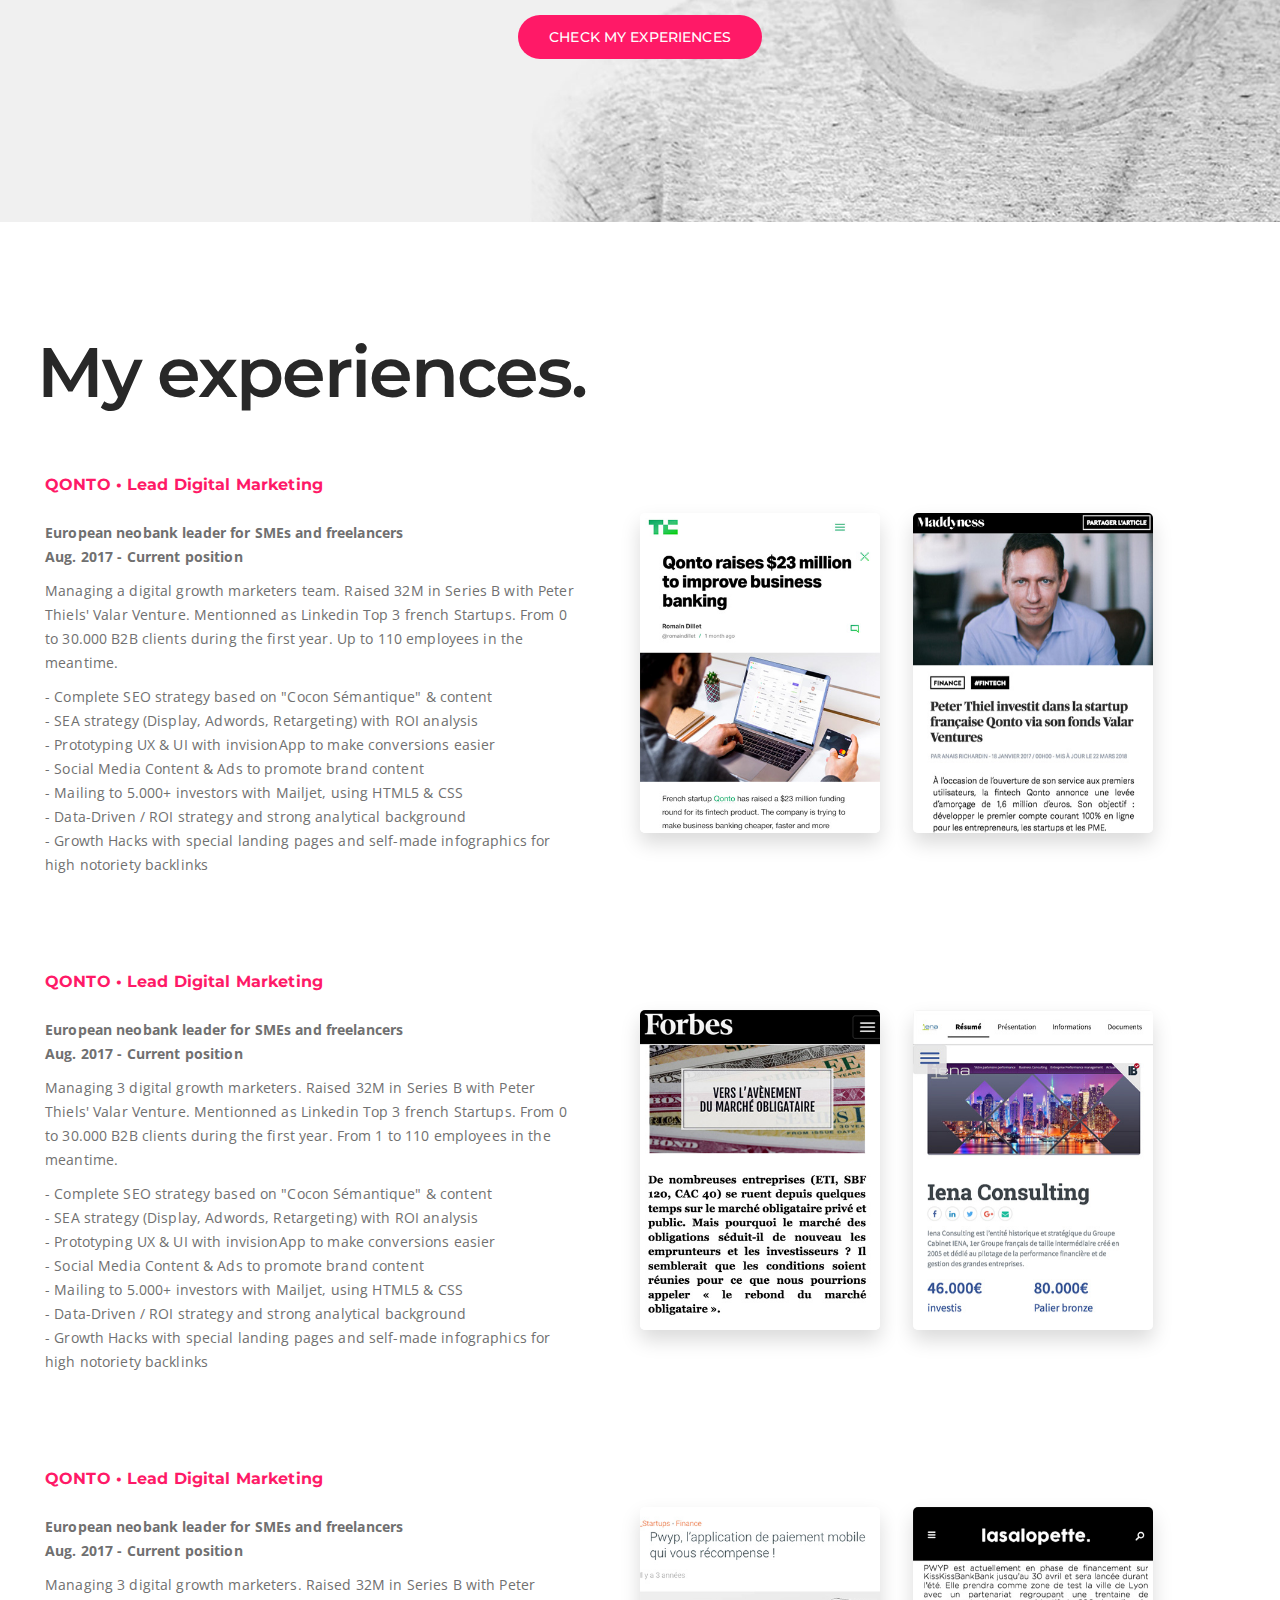
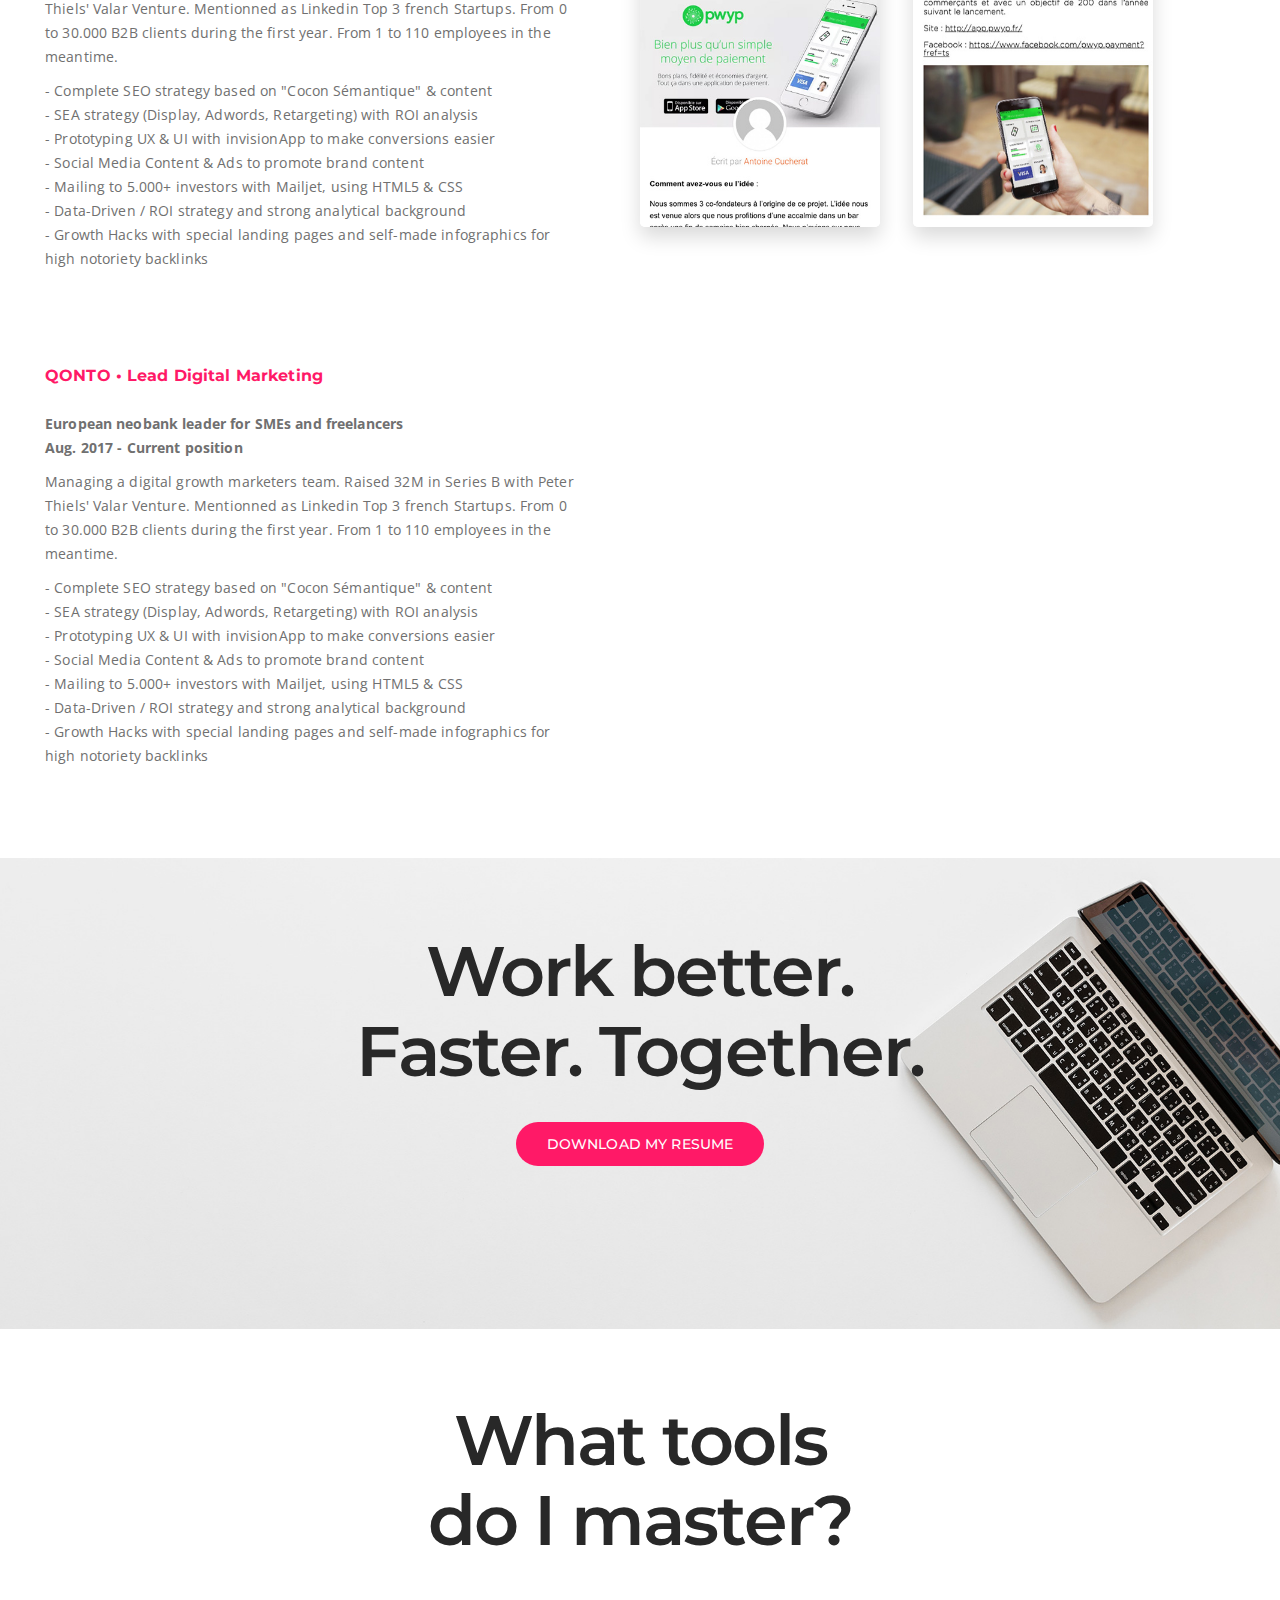
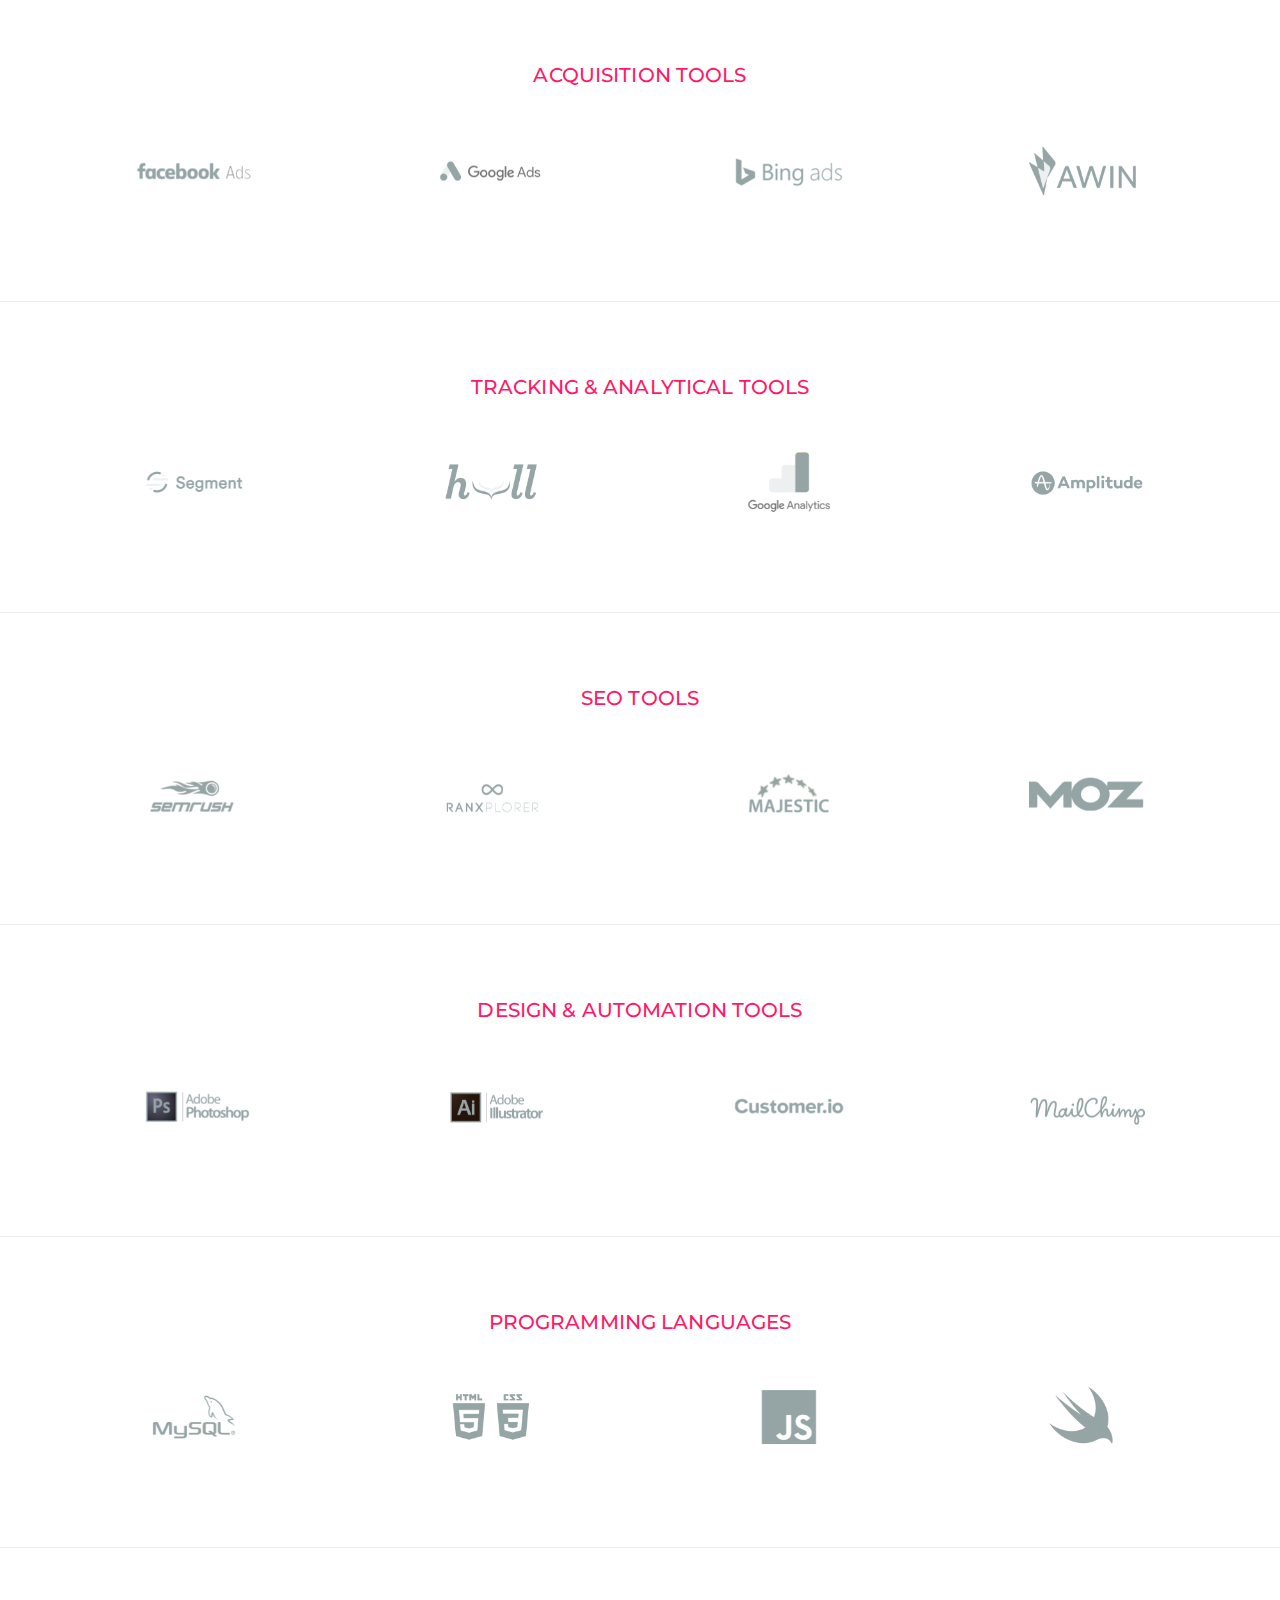
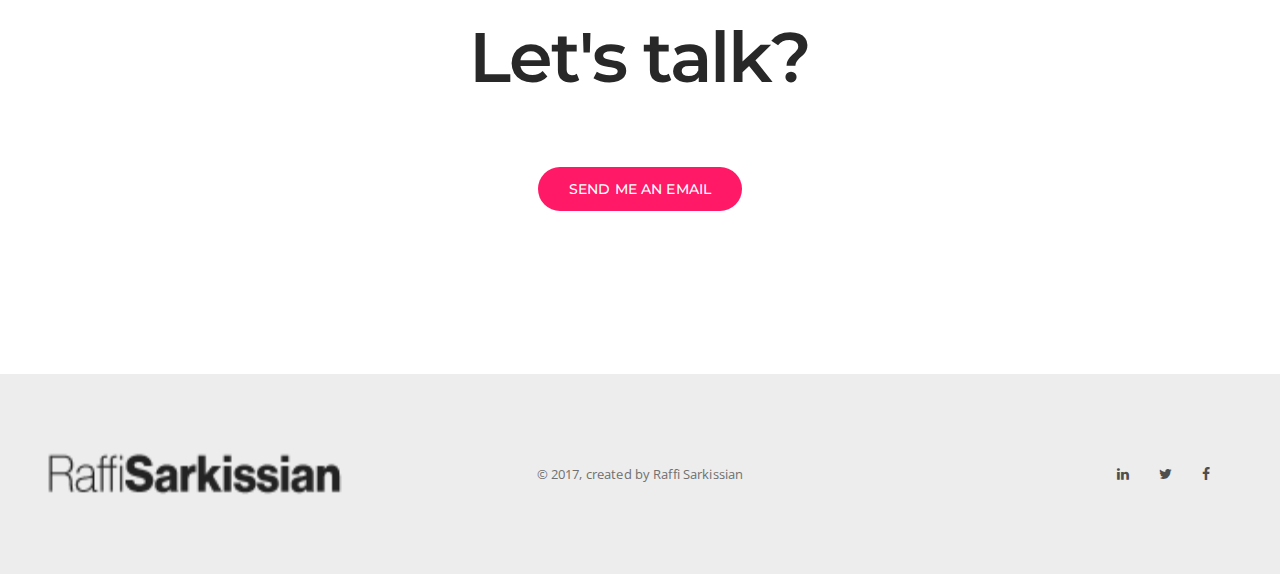
==== commit 67a4bdc1: "fix experiences section" ====
--- a/index.html
+++ b/index.html
@@ -66,7 +66,7 @@
                     <div class="col-lg-6 col-md-6 col-sm-12 col-xs-12 one-sixth-screen sm-one-third-screen xs-height-auto display-table text-left xs-no-padding">
                         <div class="display-table-cell-vertical-middle padding-twenty-five sm-padding-seven xs-padding-twenty no-padding-tb">
                             <h2 class="alt-font text-dark-gray letter-spacing-minus-2 font-weight-600 title-big md-title-extra-large-3 xs-title-extra-large-4 margin-five-bottom tz-text position-relative left-minus8">Hello, <br>I'm Raffi <br>Sarkissian.</h2>
-                            <div class="title-large tz-text margin-ten-bottom text-dark-gray font-weight-300 width-80 md-width-100 xs-width-80 xs-title-extra-large">Lead Digital Marketing Manager, France.</div>
+                            <div class="title-large tz-text margin-ten-bottom text-dark-gray font-weight-300 width-80 md-width-100 xs-width-80 xs-title-extra-large">Lead Digital Marketing <br>Manager, France.</div>
                             <a class="btn btn-large bg-fast-pink text-white btn-circle propClone" href="#title-section14"><span class="tz-text">KNOW MORE ABOUT ME</span></a>
                             <div class="position-absolute position-bottom position-left position-right margin-ten-bottom xs-position-inherit xs-margin-ten xs-no-margin-bottom xs-no-margin-lr">
                                 <ul class="display-inline no-padding margin-twenty-two-left sm-margin-six-left xs-no-margin-left">
@@ -146,10 +146,12 @@
                     <div class="col-md-6 col-sm-6 col-xs-12 xs-margin-twenty-seven-bottom display-table" style="height: 393px;">
                         <div class="display-table-cell-vertical-middle">
                             <!-- section title -->
-                            <h2 class="alt-font text-fast-pink text-extra-small margin-six-bottom tz-text sm-margin-ten-bottom">INVESTBOOK / FINTECH (2016 - NOW) 
-                            <br>Traffic Manager</h2>
-                            <!-- end section title -->
-                            <div class="text-medium tz-text width-90 sm-width-100"><p><strong>Bonds Crowdfunding Website for private investors &amp; SMEs</strong>
+                            <h2 class="alt-font text-fast-pink text-extra-small margin-six-bottom tz-text sm-margin-ten-bottom"><strong>QONTO • Lead Digital Marketing</strong><br></h2>
+                            <div class="text-medium tz-text width-90 sm-width-100"><p><strong>European neobank leader for SMEs and freelancers<br>
+                                Aug. 2017 - Current position</strong>
+							</p></div>
+                            <!-- end section title -->
+                            <div class="text-medium tz-text width-90 sm-width-100"><p>Managing a digital growth marketers team. Raised 32M in Series B with Peter Thiels' Valar Venture. Mentionned as Linkedin Top 3 french Startups. From 0 to 30.000 B2B clients during the first year. Up to 110 employees in the meantime. 
 							</p></div>
                             <div class="text-medium tz-text width-90 sm-width-100"><p class="no-margin-bottom">- Complete SEO strategy based on "Cocon Sémantique" &amp; content<br>
 							- SEA strategy (Display, Adwords, Retargeting) with ROI analysis<br>
@@ -177,10 +179,12 @@
                     <div class="col-md-6 col-sm-6 col-xs-12 xs-margin-twenty-seven-bottom display-table" style="height: 393px;">
                         <div class="display-table-cell-vertical-middle">
                             <!-- section title -->
-                            <h2 class="alt-font text-fast-pink text-extra-small margin-six-bottom tz-text sm-margin-ten-bottom">INVESTBOOK / FINTECH (2016 - NOW) 
-                            <br>Traffic Manager</h2>
-                            <!-- end section title -->
-                            <div class="text-medium tz-text width-90 sm-width-100"><p><strong>Bonds Crowdfunding Website for private investors &amp; SMEs</strong>
+                            <h2 class="alt-font text-fast-pink text-extra-small margin-six-bottom tz-text sm-margin-ten-bottom"><strong>QONTO • Lead Digital Marketing</strong><br></h2>
+                            <div class="text-medium tz-text width-90 sm-width-100"><p><strong>European neobank leader for SMEs and freelancers<br>
+                                Aug. 2017 - Current position</strong>
+							</p></div>
+                            <!-- end section title -->
+                            <div class="text-medium tz-text width-90 sm-width-100"><p>Managing 3 digital growth marketers. Raised 32M in Series B with Peter Thiels' Valar Venture. Mentionned as Linkedin Top 3 french Startups. From 0 to 30.000 B2B clients during the first year. From 1 to 110 employees in the meantime. 
 							</p></div>
                             <div class="text-medium tz-text width-90 sm-width-100"><p class="no-margin-bottom">- Complete SEO strategy based on "Cocon Sémantique" &amp; content<br>
 							- SEA strategy (Display, Adwords, Retargeting) with ROI analysis<br>
@@ -204,14 +208,16 @@
          <section class="padding-110px-tb title-style6 bg-white builder-bg xs-padding-top-60px xs-no-padding-bottom no-padding-top border-none" id="title-section6">
             <div class="container">                    
                 <div class="row equalize xs-equalize-auto">
-                    <!-- section title -->
-                    <div class="col-md-6 col-sm-6 col-xs-12 xs-margin-twenty-seven-bottom display-table" style="height: 393px;">
-                        <div class="display-table-cell-vertical-middle">
-                            <!-- section title -->
-                            <h2 class="alt-font text-fast-pink text-extra-small margin-six-bottom tz-text sm-margin-ten-bottom">INVESTBOOK / FINTECH (2016 - NOW) 
-                            <br>Traffic Manager</h2>
-                            <!-- end section title -->
-                            <div class="text-medium tz-text width-90 sm-width-100"><p><strong>Bonds Crowdfunding Website for private investors &amp; SMEs</strong>
+                     <!-- section title -->
+                    <div class="col-md-6 col-sm-6 col-xs-12 xs-margin-twenty-seven-bottom display-table" style="height: 393px;">
+                        <div class="display-table-cell-vertical-middle">
+                            <!-- section title -->
+                            <h2 class="alt-font text-fast-pink text-extra-small margin-six-bottom tz-text sm-margin-ten-bottom"><strong>QONTO • Lead Digital Marketing</strong><br></h2>
+                            <div class="text-medium tz-text width-90 sm-width-100"><p><strong>European neobank leader for SMEs and freelancers<br>
+                                Aug. 2017 - Current position</strong>
+							</p></div>
+                            <!-- end section title -->
+                            <div class="text-medium tz-text width-90 sm-width-100"><p>Managing 3 digital growth marketers. Raised 32M in Series B with Peter Thiels' Valar Venture. Mentionned as Linkedin Top 3 french Startups. From 0 to 30.000 B2B clients during the first year. From 1 to 110 employees in the meantime. 
 							</p></div>
                             <div class="text-medium tz-text width-90 sm-width-100"><p class="no-margin-bottom">- Complete SEO strategy based on "Cocon Sémantique" &amp; content<br>
 							- SEA strategy (Display, Adwords, Retargeting) with ROI analysis<br>
@@ -239,10 +245,12 @@
                     <div class="col-md-6 col-sm-6 col-xs-12 xs-margin-twenty-seven-bottom display-table" style="height: 393px;">
                         <div class="display-table-cell-vertical-middle">
                             <!-- section title -->
-                            <h2 class="alt-font text-fast-pink text-extra-small margin-six-bottom tz-text sm-margin-ten-bottom">INVESTBOOK / FINTECH (2016 - NOW) 
-                            <br>Traffic Manager</h2>
-                            <!-- end section title -->
-                            <div class="text-medium tz-text width-90 sm-width-100"><p><strong>Bonds Crowdfunding Website for private investors &amp; SMEs</strong>
+                            <h2 class="alt-font text-fast-pink text-extra-small margin-six-bottom tz-text sm-margin-ten-bottom"><strong>QONTO • Lead Digital Marketing</strong><br></h2>
+                            <div class="text-medium tz-text width-90 sm-width-100"><p><strong>European neobank leader for SMEs and freelancers<br>
+                                Aug. 2017 - Current position</strong>
+							</p></div>
+                            <!-- end section title -->
+                            <div class="text-medium tz-text width-90 sm-width-100"><p>Managing a digital growth marketers team. Raised 32M in Series B with Peter Thiels' Valar Venture. Mentionned as Linkedin Top 3 french Startups. From 0 to 30.000 B2B clients during the first year. From 1 to 110 employees in the meantime. 
 							</p></div>
                             <div class="text-medium tz-text width-90 sm-width-100"><p class="no-margin-bottom">- Complete SEO strategy based on "Cocon Sémantique" &amp; content<br>
 							- SEA strategy (Display, Adwords, Retargeting) with ROI analysis<br>
@@ -252,7 +260,7 @@
 							- Data-Driven / ROI strategy and strong analytical background<br>
 							- Growth Hacks with special landing pages and self-made infographics for high notoriety backlinks</p></div>
                         </div>
-                    </div>                 
+                    </div>
                     </div>
                 </div>                    
         </section>
@@ -392,7 +400,7 @@
                     <!-- contact form  -->
                      <div class="col-lg-7 col-md-8 col-sm-12 col-xs-12 center-col text-center">
                       
-                        <a class="btn-large btn-circle btn bg-fast-pink text-white margin-twenty-bottom sm-no-margin-bottom btn-circle" href="mailto:sarkissian_raffi@hotmail.fr?subject=Rencontrons-nous !"><span class="tz-text">SEND ME AN EMAIL</span></a>  
+                        <a class="btn-large btn-circle btn bg-fast-pink text-white margin-twenty-bottom sm-no-margin-bottom btn-circle" href="mailto:sarkissian_raffi@hotmail.fr?subject=I want to know more about you. Let's meet!"><span class="tz-text">SEND ME AN EMAIL</span></a>  
                     </div>
                     <!-- end contact form  -->
                 </div>
--- a/css/base.css
+++ b/css/base.css
@@ -42,7 +42,7 @@
 a:hover, a:focus{ text-decoration: none;}
 a:focus {outline: none; }
 img { max-width:100%; height: 80px; -webkit-backface-visibility: hidden; }
-p {margin:0 0 22px 0}
+p {margin:0 0 10px 0}
 video { background-size: cover; display: table-cell; vertical-align: middle; width: 100%; }
 ul, ol{ margin: 0px; }
 input, button, button:focus {outline: 0;}
